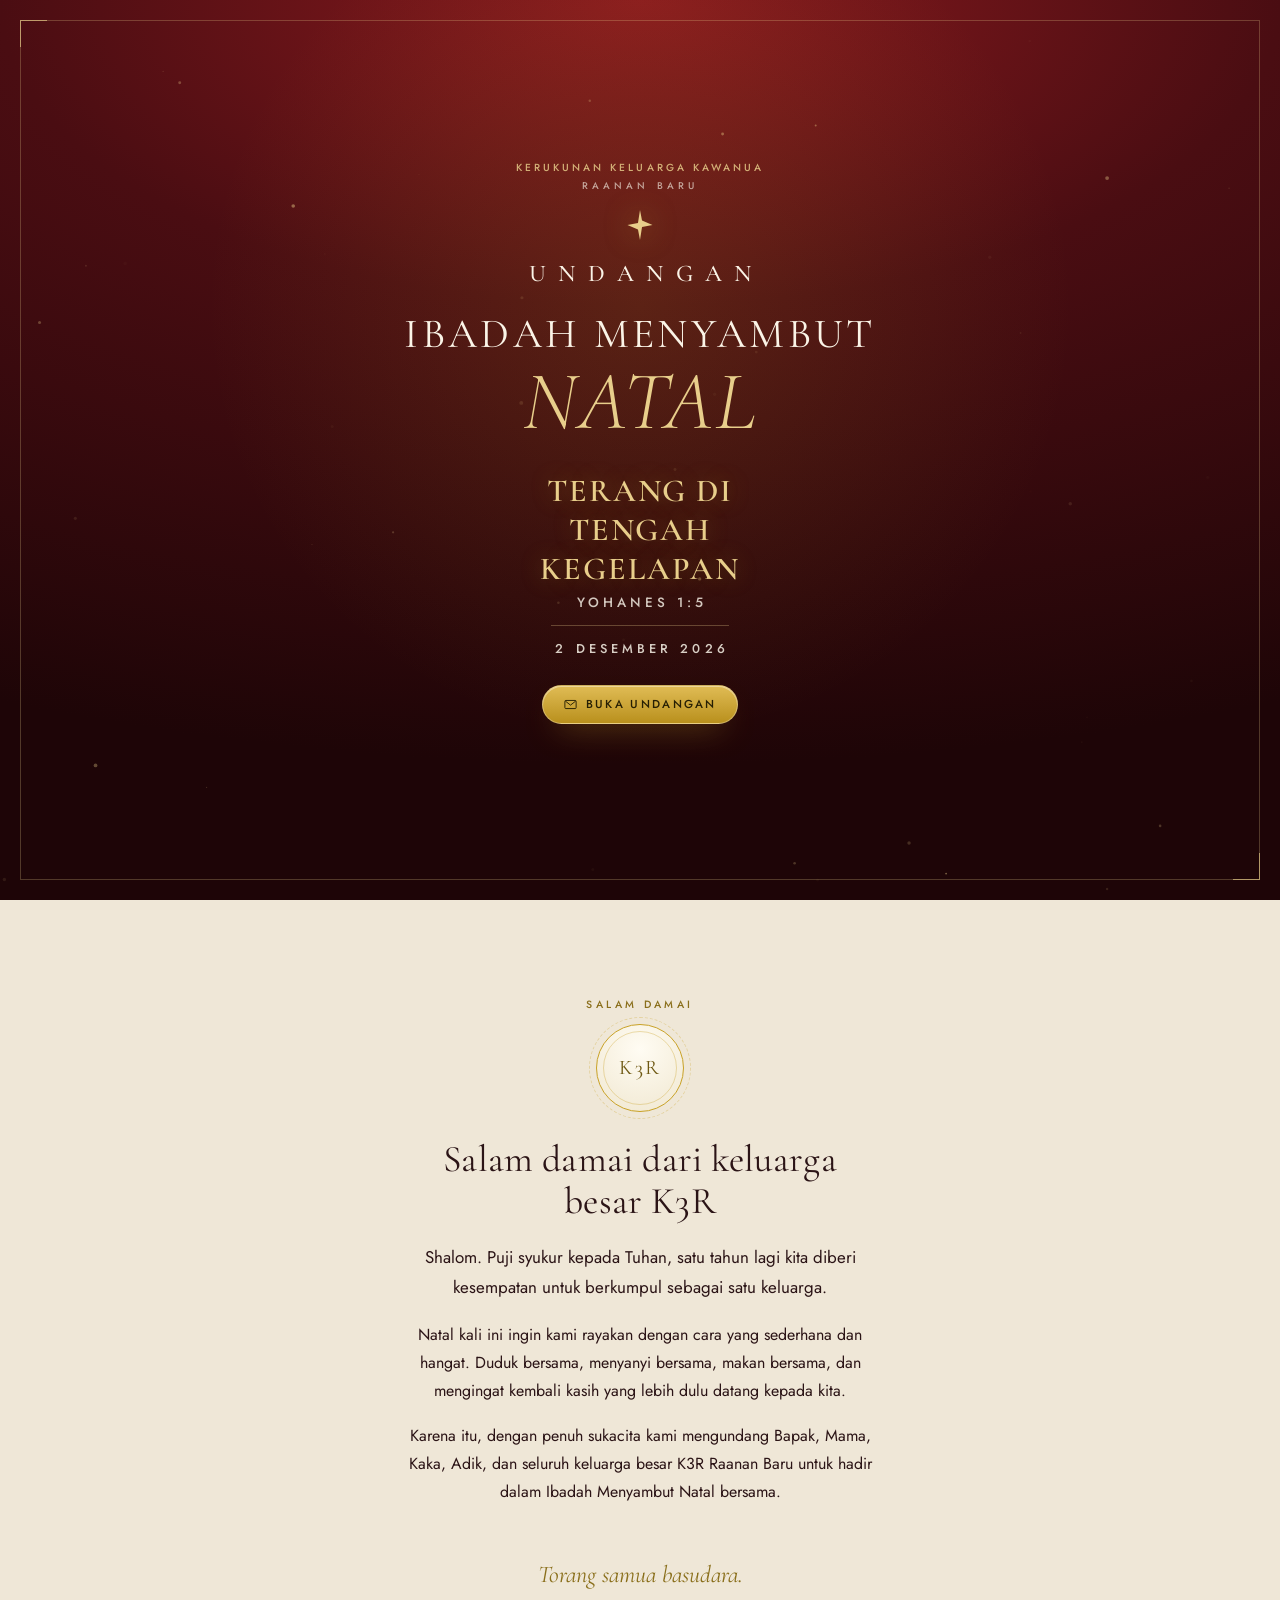
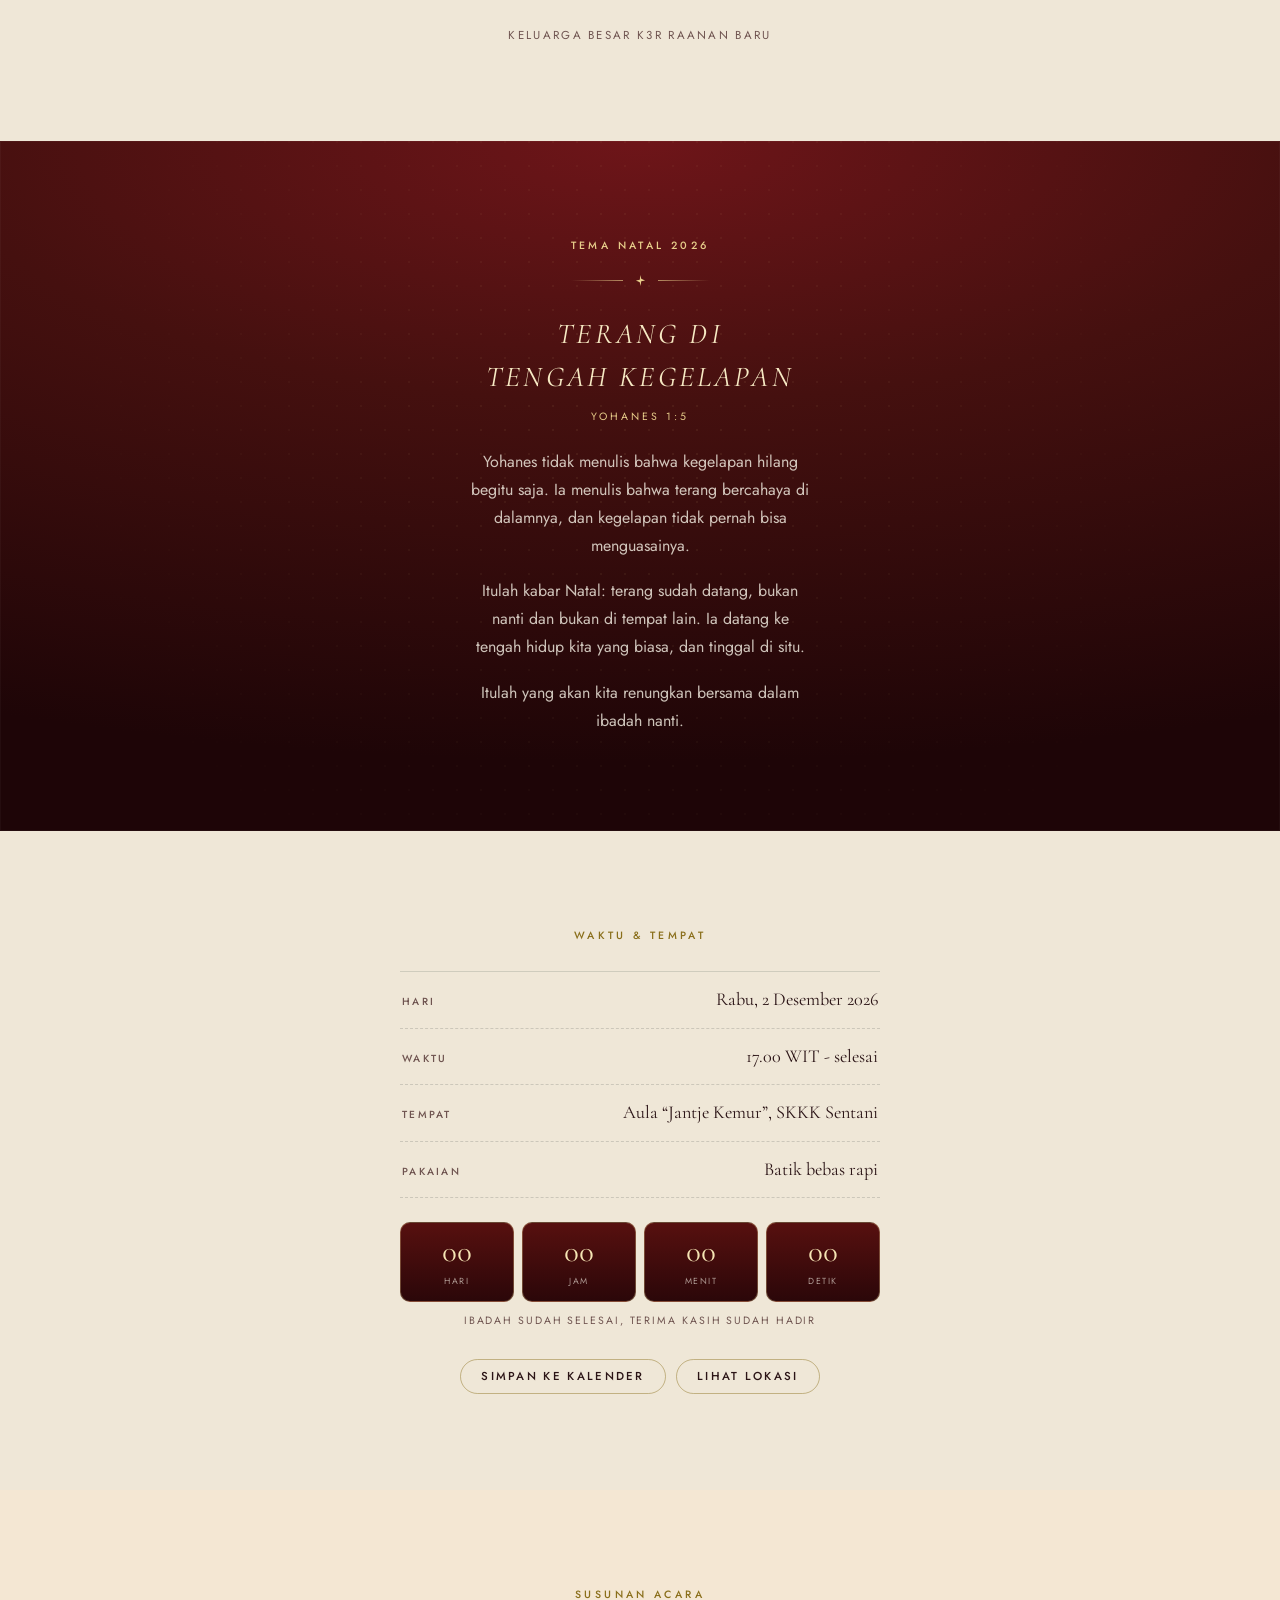
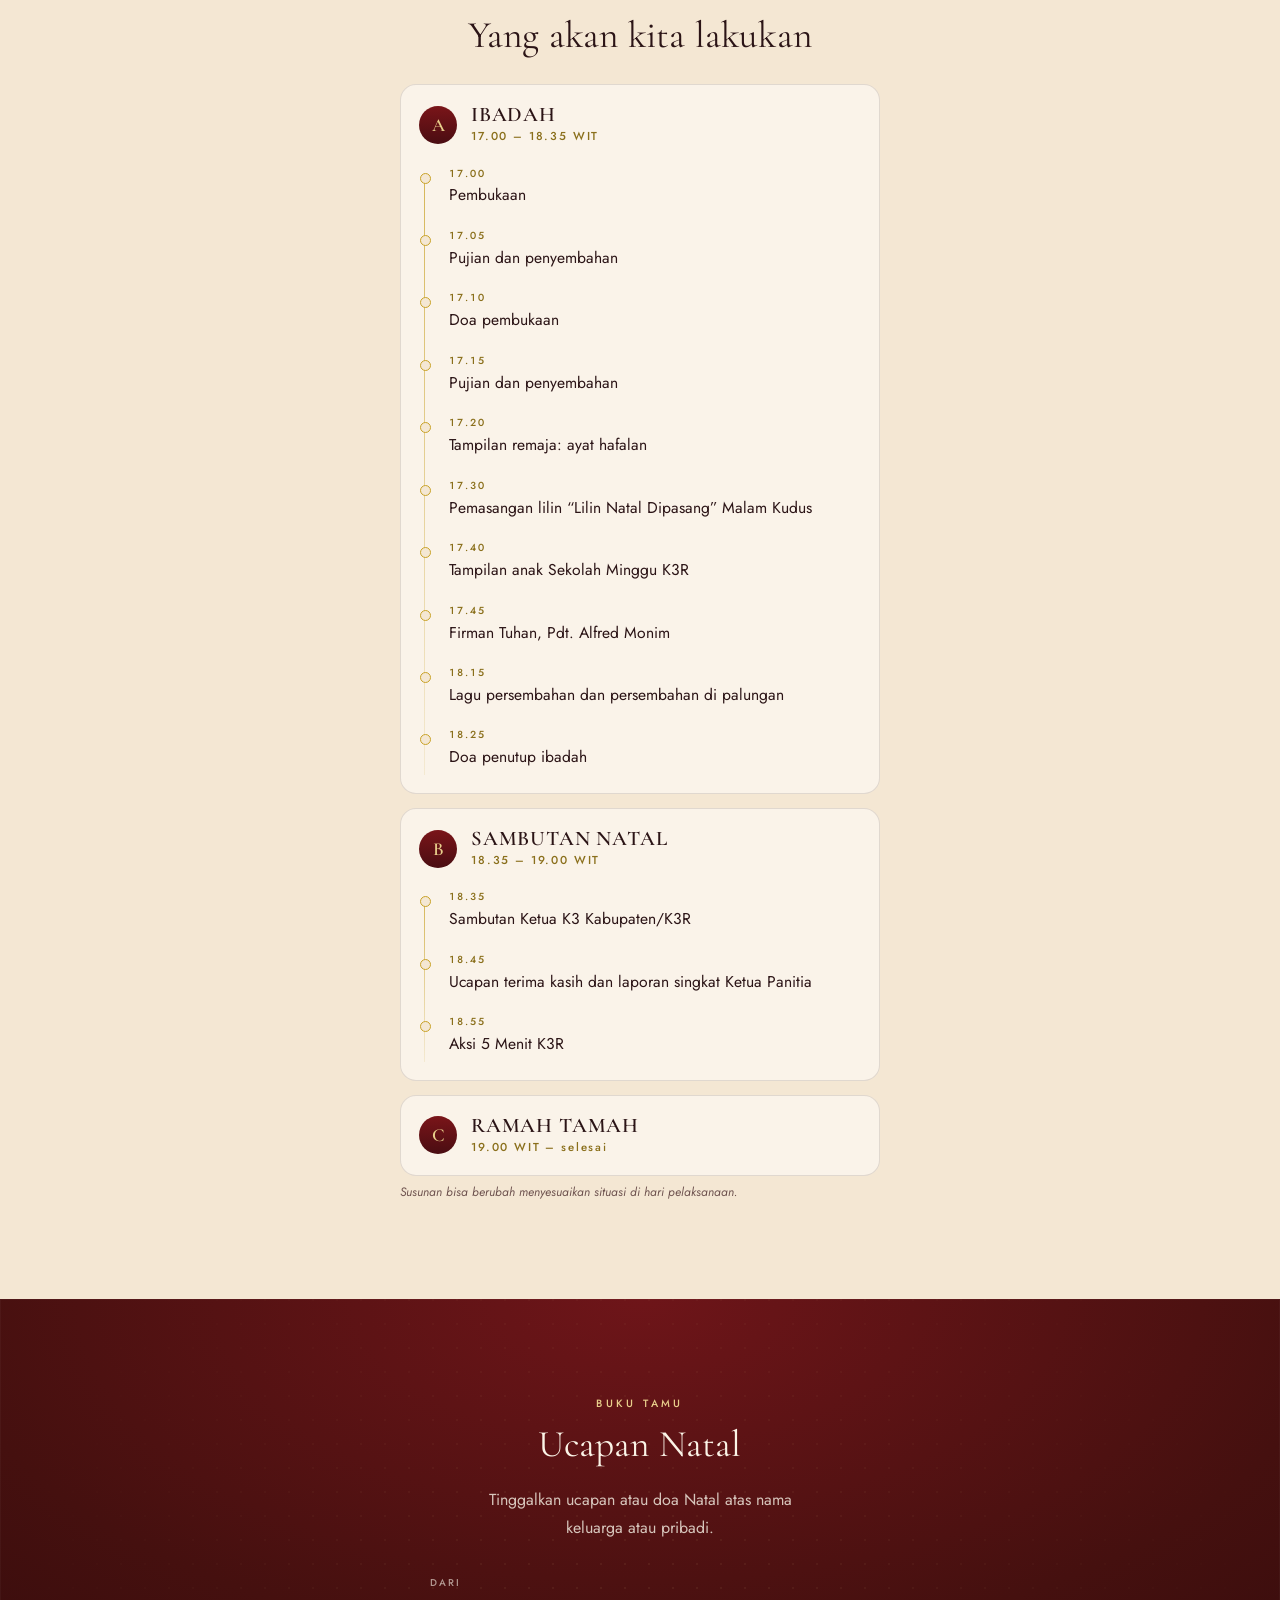
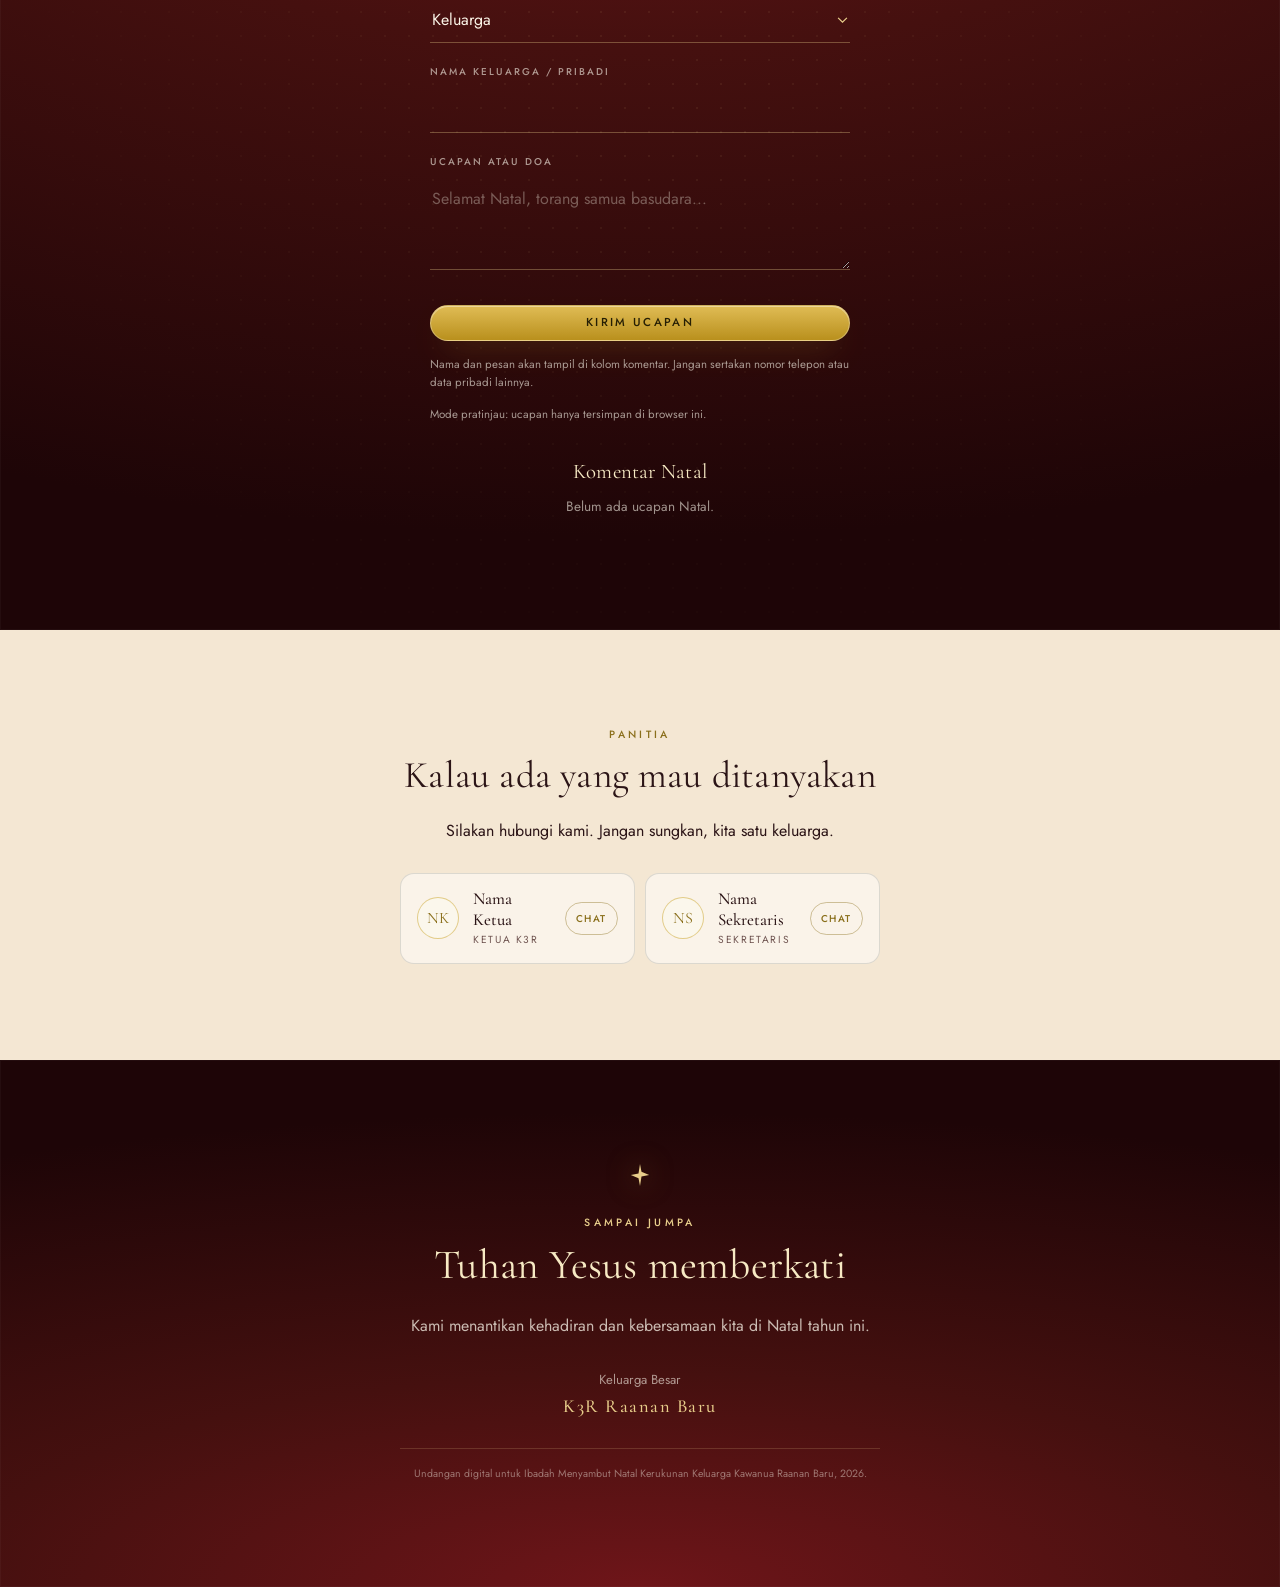
==== index.html @ b35a3235 "Undangan Natal K3R Raanan Baru 2026" ====
<!DOCTYPE html>
<html lang="id">
<head>
<meta charset="utf-8">
<meta name="viewport" content="width=device-width, initial-scale=1, viewport-fit=cover">
<meta name="theme-color" content="#25060A">
<title>Undangan Ibadah Menyambut Natal K3R Raanan Baru 2026</title>
<meta name="description" content="Undangan Ibadah Menyambut Natal Kerukunan Keluarga Kawanua (K3R) Raanan Baru. Rabu, 2 Desember 2026, pukul 17.00 WIT, di Aula “Jantje Kemur”, SKKK Sentani.">
<meta property="og:type" content="website">
<meta property="og:title" content="Ibadah Menyambut Natal K3R Raanan Baru 2026">
<meta property="og:description" content="Terang di tengah kegelapan. 2 Desember 2026, pukul 17.00 WIT, di Aula “Jantje Kemur”, SKKK Sentani.">
<meta property="og:locale" content="id_ID">
<link rel="preconnect" href="https://fonts.googleapis.com">
<link rel="preconnect" href="https://fonts.gstatic.com" crossorigin>
<link href="https://fonts.googleapis.com/css2?family=Cormorant+Garamond:ital,wght@0,300;0,400;0,500;0,600;1,300;1,400&family=Jost:wght@300;400;500;600&display=swap" rel="stylesheet">
<link rel="stylesheet" href="css/style.css">
<noscript><style>
  body.locked { overflow: auto !important; height: auto !important; }
  [data-reveal] { opacity: 1 !important; transform: none !important; }
  #openBtn, .scroll-cue { display: none; }
</style></noscript>
</head>
<body class="locked">

<!-- ==========================================================
     SAMPUL / PINTU MASUK
     ========================================================== -->
<header class="cover" id="cover">
  <canvas id="dust" aria-hidden="true"></canvas>
  <span class="frame" aria-hidden="true"></span>

  <div class="cover-inner wrap">
    <p class="eyebrow">Kerukunan Keluarga Kawanua<span>Raanan Baru</span></p>

    <svg class="star" viewBox="0 0 24 24" aria-hidden="true">
      <path d="M12 0l1.62 8.38L22 12l-8.38 1.62L12 24l-1.62-8.38L2 12l8.38-1.62z"/>
    </svg>

    <p class="cover-label">Undangan</p>

    <h1 class="cover-title"><span>Ibadah Menyambut</span> <em>Natal</em></h1>

    <p class="cover-theme">Terang di Tengah Kegelapan<span>Yohanes 1:5</span></p>

    <div class="guest" id="guestCard" hidden>
      <small>Undangan untuk</small>
      <strong id="guestName"></strong>
      <span id="guestMeta"></span>
    </div>

    <p class="cover-date" id="coverDate">2 Desember 2026</p>

    <button class="btn btn--gold" id="openBtn" type="button">
      <svg class="ico" viewBox="0 0 24 24" fill="none" stroke="currentColor" stroke-width="1.5" aria-hidden="true">
        <rect x="3" y="5.5" width="18" height="13" rx="1.5"/>
        <path d="M3.6 6.4 12 13l8.4-6.6"/>
      </svg>
      Buka Undangan
    </button>
  </div>

  <a class="scroll-cue" href="#salam" aria-label="Gulir ke isi undangan"><span></span></a>
</header>

<main id="main">

  <!-- ============================ SALAM ============================ -->
  <section class="sect" id="salam">
    <div class="wrap center">
      <p class="kicker">Salam Damai</p>
      <div class="seal" aria-hidden="true">K3R</div>

      <h2 data-reveal>Salam damai dari keluarga besar K3R</h2>

      <p class="lead" data-reveal>Shalom. Puji syukur kepada Tuhan, satu tahun lagi kita diberi kesempatan untuk berkumpul sebagai satu keluarga.</p>

      <p data-reveal>Natal kali ini ingin kami rayakan dengan cara yang sederhana dan hangat. Duduk bersama, menyanyi bersama, makan bersama, dan mengingat kembali kasih yang lebih dulu datang kepada kita.</p>

      <p data-reveal>Karena itu, dengan penuh sukacita kami mengundang Bapak, Mama, Kaka, Adik, dan seluruh keluarga besar K3R Raanan Baru untuk hadir dalam Ibadah Menyambut Natal bersama.</p>

      <p class="pull" data-reveal>Torang samua basudara.</p>
      <p class="sign" data-reveal>Keluarga Besar K3R Raanan Baru</p>
    </div>
  </section>

  <!-- ============================ TEMA ============================ -->
  <section class="sect sect--dark" id="tema">
    <div class="wrap center">
      <p class="kicker" data-reveal>Tema Natal 2026</p>

      <div class="orn" aria-hidden="true">
        <i></i>
        <svg viewBox="0 0 24 24"><path d="M12 0l1.62 8.38L22 12l-8.38 1.62L12 24l-1.62-8.38L2 12l8.38-1.62z"/></svg>
        <i></i>
      </div>

      <blockquote class="quote" data-reveal>Terang di Tengah Kegelapan</blockquote>
      <p class="quote-ref" data-reveal>Yohanes 1:5</p>

      <p class="wide" data-reveal>Yohanes tidak menulis bahwa kegelapan hilang begitu saja. Ia menulis bahwa terang bercahaya di dalamnya, dan kegelapan tidak pernah bisa menguasainya.</p>
      <p class="wide" data-reveal>Itulah kabar Natal: terang sudah datang, bukan nanti dan bukan di tempat lain. Ia datang ke tengah hidup kita yang biasa, dan tinggal di situ.</p>
      <p class="wide" data-reveal>Itulah yang akan kita renungkan bersama dalam ibadah nanti.</p>
    </div>
  </section>

  <!-- ============================ ACARA ============================ -->
  <section class="sect" id="acara">
    <div class="wrap">
      <div class="center">
        <p class="kicker" data-reveal>Waktu &amp; Tempat</p>
      </div>

      <div class="rows" data-reveal>
        <div class="row">
          <span class="row-k">Hari</span>
          <span class="row-v" id="tglPanjang">Rabu, 2 Desember 2026</span>
        </div>
        <div class="row">
          <span class="row-k">Waktu</span>
          <span class="row-v" id="jamAcara">17.00 WIT - selesai</span>
        </div>
        <div class="row">
          <span class="row-k">Tempat</span>
          <span class="row-v" id="tempatAcara">Aula “Jantje Kemur”, SKKK Sentani</span>
        </div>
        <div class="row">
          <span class="row-k">Pakaian</span>
          <span class="row-v">Batik bebas rapi</span>
        </div>
      </div>

      <div class="cd" id="cd" aria-label="Hitung mundur menuju ibadah" data-reveal>
        <div><b id="cdD">--</b><span>Hari</span></div>
        <div><b id="cdH">--</b><span>Jam</span></div>
        <div><b id="cdM">--</b><span>Menit</span></div>
        <div><b id="cdS">--</b><span>Detik</span></div>
      </div>
      <p class="cd-note" id="cdNote">Menuju hari Natal</p>

      <div class="actions" data-reveal>
        <button class="btn btn--line" id="btnIcs" type="button">Simpan ke Kalender</button>
        <a class="btn btn--line" id="btnMaps" href="#" target="_blank" rel="noopener">Lihat Lokasi</a>
      </div>
    </div>
  </section>

  <!-- ============================ RUNDOWN ============================ -->
  <section class="sect sect--tint" id="rundown">
    <div class="wrap">
      <div class="center">
        <p class="kicker" data-reveal>Susunan Acara</p>
        <h2 data-reveal>Yang akan kita lakukan</h2>
      </div>

      <div class="agenda" data-reveal>
        <section class="agenda-part" aria-labelledby="agendaIbadah">
          <header class="agenda-head">
            <span class="agenda-mark" aria-hidden="true">A</span>
            <div>
              <h3 id="agendaIbadah">Ibadah</h3>
              <p>17.00 &ndash; 18.35 WIT</p>
            </div>
          </header>
          <ol class="tl">
            <li><time>17.00</time><span>Pembukaan</span></li>
            <li><time>17.05</time><span>Pujian dan penyembahan</span></li>
            <li><time>17.10</time><span>Doa pembukaan</span></li>
            <li><time>17.15</time><span>Pujian dan penyembahan</span></li>
            <li><time>17.20</time><span>Tampilan remaja: ayat hafalan</span></li>
            <li><time>17.30</time><span>Pemasangan lilin &ldquo;Lilin Natal Dipasang&rdquo; Malam Kudus</span></li>
            <li><time>17.40</time><span>Tampilan anak Sekolah Minggu K3R</span></li>
            <li><time>17.45</time><span>Firman Tuhan, Pdt. Alfred Monim</span></li>
            <li><time>18.15</time><span>Lagu persembahan dan persembahan di palungan</span></li>
            <li><time>18.25</time><span>Doa penutup ibadah</span></li>
          </ol>
        </section>

        <section class="agenda-part" aria-labelledby="agendaSambutan">
          <header class="agenda-head">
            <span class="agenda-mark" aria-hidden="true">B</span>
            <div>
              <h3 id="agendaSambutan">Sambutan Natal</h3>
              <p>18.35 &ndash; 19.00 WIT</p>
            </div>
          </header>
          <ol class="tl">
            <li><time>18.35</time><span>Sambutan Ketua K3 Kabupaten/K3R</span></li>
            <li><time>18.45</time><span>Ucapan terima kasih dan laporan singkat Ketua Panitia</span></li>
            <li><time>18.55</time><span>Aksi 5 Menit K3R</span></li>
          </ol>
        </section>

        <section class="agenda-part" aria-labelledby="agendaRamah">
          <header class="agenda-head">
            <span class="agenda-mark" aria-hidden="true">C</span>
            <div>
              <h3 id="agendaRamah">Ramah Tamah</h3>
              <p>19.00 WIT &ndash; selesai</p>
            </div>
          </header>
        </section>
      </div>

      <p class="tl-note" data-reveal>Susunan bisa berubah menyesuaikan situasi di hari pelaksanaan.</p>
    </div>
  </section>

  <section class="sect sect--dark" id="ucapan" aria-labelledby="wishTitle">
    <div class="wrap">
      <div class="center">
        <p class="kicker" data-reveal>Buku Tamu</p>
        <h2 id="wishTitle" data-reveal>Ucapan Natal</h2>
        <p class="wide" data-reveal>Tinggalkan ucapan atau doa Natal atas nama keluarga atau pribadi.</p>
      </div>
      <form class="form" id="wishForm" data-reveal>
        <div class="field">
          <label for="wishJenis">Dari</label>
          <select id="wishJenis"><option>Keluarga</option><option>Pribadi</option></select>
        </div>
        <div class="field">
          <label for="wishNama">Nama keluarga / pribadi</label>
          <input id="wishNama" type="text" autocomplete="name" maxlength="70" required>
        </div>
        <div class="field">
          <label for="wishPesan">Ucapan atau doa</label>
          <textarea id="wishPesan" rows="3" minlength="3" maxlength="500" required placeholder="Selamat Natal, torang samua basudara..."></textarea>
        </div>
        <button class="btn btn--gold btn--full" type="submit" disabled>Kirim Ucapan</button>
        <p class="note">Nama dan pesan akan tampil di kolom komentar. Jangan sertakan nomor telepon atau data pribadi lainnya.</p>
        <p class="note" id="wishNote" role="status"></p>
      </form>
      <div class="wish-comments" data-reveal>
        <h3>Komentar Natal</h3>
        <p id="wishEmpty" role="status">Memuat ucapan?</p>
        <ul id="wishList"></ul>
      </div>
    </div>
  </section>

  <!-- ============================ KONTAK ============================ -->
  <section class="sect sect--tint" id="kontak">
    <div class="wrap">
      <div class="center">
        <p class="kicker" data-reveal>Panitia</p>
        <h2 data-reveal>Kalau ada yang mau ditanyakan</h2>
        <p data-reveal>Silakan hubungi kami. Jangan sungkan, kita satu keluarga.</p>
      </div>
      <div class="contacts" id="contacts" data-reveal></div>
    </div>
  </section>

</main>

<!-- ==========================================================
     PENUTUP
     ========================================================== -->
<footer class="closing">
  <div class="wrap center">
    <svg class="star star--sm" viewBox="0 0 24 24" aria-hidden="true">
      <path d="M12 0l1.62 8.38L22 12l-8.38 1.62L12 24l-1.62-8.38L2 12l8.38-1.62z"/>
    </svg>
    <p class="kicker">Sampai jumpa</p>
    <h2>Tuhan Yesus memberkati</h2>
    <p>Kami menantikan kehadiran dan kebersamaan kita di Natal tahun ini.</p>
    <p class="closing-sign">Keluarga Besar<br><strong>K3R Raanan Baru</strong></p>
    <p class="fine">Undangan digital untuk Ibadah Menyambut Natal Kerukunan Keluarga Kawanua Raanan Baru, 2026.</p>
  </div>
</footer>

<audio id="bgm" src="audio/lagu-natal.mp3" preload="auto" loop playsinline></audio>
<button class="music-btn" id="musicBtn" type="button" aria-pressed="false" aria-label="Putar musik" hidden>
  <svg viewBox="0 0 24 24" aria-hidden="true"><path d="M9 18V5l12-2v13" fill="none" stroke="currentColor" stroke-width="1.6"/><circle cx="6" cy="18" r="3" fill="currentColor"/><circle cx="18" cy="16" r="3" fill="currentColor"/></svg>
</button>

<nav class="dock" id="dock" aria-label="Aksi cepat">
  <a href="#" id="dockMaps" target="_blank" rel="noopener">Lokasi</a>
  <a href="#ucapan">Ucapan Natal</a>
</nav>

<script src="js/config.js"></script>
<script src="js/app.js"></script>
<script src="js/wishes.js" defer></script>
</body>
</html>
---- css/style.css ----
/* =========================================================
   UNDANGAN IBADAH NATAL K3R RAANAN BARU 2026
   Palet: merah marun, krem, emas
   ========================================================= */

:root {
  --wine:      #25060A;
  --wine-2:    #4A0D12;
  --wine-3:    #7A1519;
  --red:       #A82328;
  --cream:     #FBF4E7;
  --cream-2:   #F4E7D3;
  --gold:      #C9A227;
  --gold-2:    #E8CE8B;
  --gold-ink:  #8A6F1B;
  --ink:       #2B1416;
  --muted:     #6F5450;

  --serif: "Cormorant Garamond", "Times New Roman", Georgia, serif;
  --sans: "Jost", "Segoe UI", system-ui, -apple-system, sans-serif;

  --pad: clamp(22px, 7vw, 40px);
  --maxw: 560px;
  --ease: cubic-bezier(.22, .61, .36, 1);
}

* { box-sizing: border-box; }

html {
  -webkit-text-size-adjust: 100%;
  scroll-behavior: smooth;
}

body {
  margin: 0;
  background: var(--cream);
  color: var(--ink);
  font-family: var(--sans);
  font-size: 16px;
  font-weight: 400;
  line-height: 1.75;
  overflow-x: hidden;
  -webkit-font-smoothing: antialiased;
}

body.locked {
  overflow: hidden;
  height: 100vh;
  height: 100dvh;
}

img, svg { max-width: 100%; }

p { margin: 0 0 1.1em; }
p:last-child { margin-bottom: 0; }

h1, h2, h3 {
  font-family: var(--serif);
  font-weight: 400;
  line-height: 1.12;
  margin: 0 0 .6em;
  letter-spacing: .005em;
}

h2 {
  font-size: clamp(1.7rem, 7.4vw, 2.35rem);
  margin-bottom: .55em;
}

::selection {
  background: var(--gold);
  color: #fff;
}

:focus-visible {
  outline: 2px solid var(--gold);
  outline-offset: 3px;
}

/* ---------------------------------------------------------
   Kerangka
   --------------------------------------------------------- */
.wrap {
  width: 100%;
  max-width: var(--maxw);
  margin-inline: auto;
  padding-inline: var(--pad);
}

.center { text-align: center; }

.music-btn {
  position: fixed;
  right: 14px;
  bottom: calc(76px + env(safe-area-inset-bottom));
  z-index: 45;
  display: grid;
  place-items: center;
  width: 46px;
  height: 46px;
  padding: 0;
  border: 1px solid rgba(232, 206, 139, .5);
  border-radius: 50%;
  color: var(--gold-2);
  background: rgba(30, 5, 7, .85);
  box-shadow: 0 10px 24px -10px rgba(0, 0, 0, .7);
  cursor: pointer;
  -webkit-tap-highlight-color: transparent;
}
.music-btn[hidden] { display: none; }
.music-btn svg { width: 20px; height: 20px; opacity: .55; }
.music-btn.is-on svg { opacity: 1; }
.music-btn.is-on { animation: spin 6s linear infinite; }
@keyframes spin { to { transform: rotate(360deg); } }
@media (prefers-reduced-motion: reduce) { .music-btn.is-on { animation: none; } }

.sect {
  position: relative;
  padding-block: clamp(58px, 13vw, 96px);
}

.sect--tint { background: var(--cream-2); }

.sect--dark {
  background:
    radial-gradient(130% 90% at 50% 0%, #6E1519 0%, #45100F 42%, #1E0507 100%);
  color: var(--cream);
}

.sect--dark::before {
  content: "";
  position: absolute;
  inset: 0;
  background-image: radial-gradient(circle at 1px 1px, rgba(232, 206, 139, .16) 1px, transparent 0);
  background-size: 24px 24px;
  opacity: .45;
  -webkit-mask-image: radial-gradient(circle at 50% 40%, #000 10%, transparent 78%);
  mask-image: radial-gradient(circle at 50% 40%, #000 10%, transparent 78%);
  pointer-events: none;
}

.sect--dark .wrap { position: relative; z-index: 1; }

/* ---------------------------------------------------------
   Teks kecil & ornamen
   --------------------------------------------------------- */
.kicker {
  font-family: var(--sans);
  font-size: .66rem;
  font-weight: 500;
  letter-spacing: .32em;
  text-transform: uppercase;
  color: var(--gold-ink);
  margin: 0 0 .9em;
}

.sect--dark .kicker,
.closing .kicker { color: var(--gold-2); }

.orn {
  display: flex;
  align-items: center;
  justify-content: center;
  gap: 12px;
  margin: 1.2em 0 1.6em;
}

.orn i {
  display: block;
  width: 52px;
  height: 1px;
  background: linear-gradient(90deg, transparent, rgba(232, 206, 139, .65));
}

.orn i:last-child {
  background: linear-gradient(270deg, transparent, rgba(232, 206, 139, .65));
}

.orn svg { width: 11px; height: 11px; fill: var(--gold-2); }

.lead {
  font-size: 1.06rem;
  color: var(--ink);
}

.sect--dark .lead { color: var(--cream); }

.wide {
  max-width: 34ch;
  margin-inline: auto;
}

.sect--dark .wide { color: rgba(247, 242, 230, .8); }

.pull {
  font-family: var(--serif);
  font-style: italic;
  font-size: 1.5rem;
  line-height: 1.35;
  color: var(--gold-ink);
  margin: 2.2em auto 1.4em;
  max-width: 20ch;
}

.sign {
  font-size: .72rem;
  letter-spacing: .2em;
  text-transform: uppercase;
  color: var(--muted);
}

/* ---------------------------------------------------------
   Sampul
   --------------------------------------------------------- */
.cover {
  position: relative;
  display: flex;
  flex-direction: column;
  align-items: center;
  justify-content: center;
  min-height: 100vh;
  min-height: 100svh;
  padding:
    calc(34px + env(safe-area-inset-top))
    var(--pad)
    calc(52px + env(safe-area-inset-bottom));
  overflow: hidden;
  text-align: center;
  color: var(--cream);
  background:
    radial-gradient(125% 85% at 50% 0%, #8A1A1E 0%, #4A0D12 40%, #1E0507 100%);
}

.cover::after {
  content: "";
  position: absolute;
  left: 50%;
  top: 34%;
  width: 80vmax;
  height: 80vmax;
  transform: translate(-50%, -50%);
  background: radial-gradient(circle, rgba(201, 162, 39, .14), transparent 60%);
  pointer-events: none;
}

#dust {
  position: absolute;
  inset: 0;
  width: 100%;
  height: 100%;
  pointer-events: none;
}

.frame {
  position: absolute;
  inset: clamp(12px, 3.5vw, 20px);
  border: 1px solid rgba(232, 206, 139, .26);
  pointer-events: none;
  z-index: 2;
}

.frame::before,
.frame::after {
  content: "";
  position: absolute;
  width: 26px;
  height: 26px;
  border: 1px solid rgba(232, 206, 139, .65);
}

.frame::before {
  top: -1px;
  left: -1px;
  border-right: 0;
  border-bottom: 0;
}

.frame::after {
  right: -1px;
  bottom: -1px;
  border-left: 0;
  border-top: 0;
}

.cover-inner {
  position: relative;
  z-index: 3;
  display: flex;
  flex-direction: column;
  align-items: center;
}

.eyebrow {
  font-family: var(--sans);
  font-size: .64rem;
  font-weight: 500;
  letter-spacing: .3em;
  line-height: 1.9;
  text-transform: uppercase;
  color: rgba(232, 206, 139, .82);
  margin: 0 0 1.4em;
}

.eyebrow span {
  display: block;
  font-size: .95em;
  letter-spacing: .42em;
  color: rgba(247, 242, 230, .62);
}

.star {
  width: 30px;
  height: 30px;
  fill: var(--gold-2);
  filter: drop-shadow(0 0 14px rgba(201, 162, 39, .55));
  animation: twinkle 4.5s var(--ease) infinite;
}

.star--sm { width: 22px; height: 22px; margin-bottom: 1.2em; }

@keyframes twinkle {
  0%, 100% { opacity: .85; transform: scale(1); }
  50%      { opacity: 1;   transform: scale(1.08); }
}

.cover-label {
  margin: .9em 0 0;
  font-family: var(--serif);
  font-size: clamp(1.15rem, 5vw, 1.5rem);
  font-weight: 500;
  letter-spacing: .5em;
  text-indent: .5em;
  line-height: 1;
  text-transform: uppercase;
  color: var(--cream);
}

.cover-title {
  margin: .3em 0 .1em;
  font-size: clamp(3rem, 15.5vw, 5.2rem);
  font-weight: 300;
  letter-spacing: .04em;
  line-height: .92;
  text-transform: uppercase;
}

.cover-title span {
  display: block;
  margin-bottom: .12em;
  font-size: .5em;
  font-weight: 400;
  letter-spacing: .08em;
  line-height: 1.15;
}

.cover-title em {
  display: block;
  font-style: italic;
  font-weight: 300;
  letter-spacing: .01em;
  color: var(--gold-2);
}

.cover-date {
  margin: 1em 0 1.9em;
  padding-top: 1em;
  border-top: 1px solid rgba(232, 206, 139, .3);
  font-size: .8rem;
  font-weight: 500;
  letter-spacing: .32em;
  text-indent: .32em;
  text-transform: uppercase;
  color: rgba(247, 242, 230, .85);
}

.cover-theme {
  max-width: 18ch;
  margin: .7em 0 0;
  font-family: var(--serif);
  font-size: clamp(1.45rem, 6.6vw, 2rem);
  font-weight: 600;
  letter-spacing: .06em;
  line-height: 1.22;
  text-transform: uppercase;
  text-wrap: balance;
  color: var(--gold-2);
  text-shadow: 0 0 22px rgba(201, 162, 39, .35);
}

.cover-theme span {
  display: block;
  margin-top: .55em;
  font-family: var(--sans);
  font-size: .42em;
  font-weight: 500;
  letter-spacing: .3em;
  text-indent: .3em;
  text-shadow: none;
  color: rgba(247, 242, 230, .82);
}

.cover-verse {
  max-width: 30ch;
  margin: 1.9em auto 2.2em;
  font-family: var(--serif);
  font-style: italic;
  font-size: 1.02rem;
  line-height: 1.65;
  color: rgba(247, 242, 230, .74);
}

.cover-verse span {
  display: block;
  margin-top: .55em;
  font-family: var(--sans);
  font-style: normal;
  font-size: .62rem;
  font-weight: 500;
  letter-spacing: .26em;
  text-transform: uppercase;
  color: var(--gold-2);
}

/* ---------------------------------------------------------
   Tombol
   --------------------------------------------------------- */
.btn {
  display: inline-flex;
  align-items: center;
  justify-content: center;
  gap: .65em;
  padding: .95em 1.75em;
  border: 1px solid transparent;
  border-radius: 999px;
  font-family: var(--sans);
  font-size: .72rem;
  font-weight: 500;
  letter-spacing: .2em;
  line-height: 1;
  text-transform: uppercase;
  text-decoration: none;
  cursor: pointer;
  transition: transform .3s var(--ease), box-shadow .3s var(--ease), background-color .3s;
  -webkit-tap-highlight-color: transparent;
}

.btn:active { transform: translateY(1px) scale(.99); }

.btn .ico {
  width: 15px;
  height: 15px;
  flex: none;
}

.btn--gold {
  color: #261F04;
  background: linear-gradient(180deg, #E0BC55, #B9901D);
  border-color: rgba(255, 255, 255, .28);
  box-shadow: 0 14px 32px -16px rgba(201, 162, 39, .9), inset 0 1px 0 rgba(255, 255, 255, .4);
}

.btn--gold:hover { box-shadow: 0 18px 36px -14px rgba(201, 162, 39, .95), inset 0 1px 0 rgba(255, 255, 255, .4); }

.btn--line {
  color: var(--ink);
  background: transparent;
  border-color: rgba(138, 111, 27, .45);
}

.btn--line:hover { background: rgba(201, 162, 39, .1); }

.sect--dark .btn--line {
  color: var(--cream);
  border-color: rgba(232, 206, 139, .45);
}

.btn--full { width: 100%; }

.actions {
  display: flex;
  flex-wrap: wrap;
  justify-content: center;
  gap: 10px;
  margin-top: 28px;
}

.scroll-cue {
  position: absolute;
  bottom: calc(16px + env(safe-area-inset-bottom));
  left: 50%;
  transform: translateX(-50%);
  width: 26px;
  height: 40px;
  border: 1px solid rgba(232, 206, 139, .4);
  border-radius: 999px;
  z-index: 3;
  opacity: 0;
  pointer-events: none;
  transition: opacity .6s var(--ease);
}

body.opened .scroll-cue { opacity: 1; pointer-events: auto; }

.scroll-cue span {
  position: absolute;
  top: 8px;
  left: 50%;
  width: 3px;
  height: 7px;
  margin-left: -1.5px;
  border-radius: 999px;
  background: var(--gold-2);
  animation: cue 2s var(--ease) infinite;
}

@keyframes cue {
  0%   { transform: translateY(0);   opacity: 0; }
  30%  { opacity: 1; }
  100% { transform: translateY(14px); opacity: 0; }
}

/* ---------------------------------------------------------
   Salam
   --------------------------------------------------------- */
.seal {
  position: relative;
  display: grid;
  place-items: center;
  width: 88px;
  height: 88px;
  margin: 0 auto 26px;
  border: 1px solid var(--gold);
  border-radius: 50%;
  background: radial-gradient(circle at 50% 28%, #FFFCF3, #F0E7D0);
  font-family: var(--serif);
  font-size: 1.3rem;
  letter-spacing: .1em;
  color: #6E5812;
}

.seal::after {
  content: "";
  position: absolute;
  inset: 6px;
  border: 1px solid rgba(201, 162, 39, .35);
  border-radius: 50%;
}

.seal::before {
  content: "";
  position: absolute;
  inset: -8px;
  border: 1px dashed rgba(201, 162, 39, .3);
  border-radius: 50%;
}

/* ---------------------------------------------------------
   Tema
   --------------------------------------------------------- */
.quote {
  max-width: 24ch;
  margin: 0 auto .35em;
  font-family: var(--serif);
  font-style: italic;
  font-size: clamp(1.3rem, 6.2vw, 1.8rem);
  font-weight: 400;
  letter-spacing: .11em;
  line-height: 1.5;
  text-transform: uppercase;
  color: #F7EAC4;
  text-wrap: balance;
  position: relative;
}

.quote::before {
  content: "";
}

.quote-ref {
  margin: 0 0 2em;
  font-size: .66rem;
  letter-spacing: .28em;
  text-transform: uppercase;
  color: var(--gold-2);
}

/* ---------------------------------------------------------
   Detail acara
   --------------------------------------------------------- */
.rows {
  margin-top: 26px;
  border-top: 1px solid rgba(19, 36, 32, .14);
}

.row {
  display: flex;
  flex-wrap: wrap;
  align-items: baseline;
  justify-content: space-between;
  gap: 4px 18px;
  padding: 15px 2px;
  border-bottom: 1px dashed rgba(19, 36, 32, .16);
}

.row-k {
  font-size: .64rem;
  font-weight: 500;
  letter-spacing: .22em;
  text-transform: uppercase;
  color: var(--muted);
}

.row-v {
  flex: 1 1 auto;
  min-width: 55%;
  text-align: right;
  font-family: var(--serif);
  font-size: 1.14rem;
  line-height: 1.4;
  color: var(--ink);
}

.cd {
  display: grid;
  grid-template-columns: repeat(4, 1fr);
  gap: 8px;
  margin: 24px 0 0;
}

.cd > div {
  padding: 14px 4px 12px;
  text-align: center;
  border: 1px solid rgba(232, 206, 139, .32);
  border-radius: 10px;
  color: var(--cream);
  background: linear-gradient(180deg, #57100F, #2B0709);
}

.cd b {
  display: block;
  font-family: var(--serif);
  font-size: clamp(1.4rem, 6.5vw, 1.9rem);
  font-weight: 400;
  line-height: 1;
  color: #F5E4B4;
  font-variant-numeric: tabular-nums;
}

.cd span {
  display: block;
  margin-top: 6px;
  font-size: .55rem;
  letter-spacing: .18em;
  text-transform: uppercase;
  color: rgba(247, 242, 230, .62);
}

.cd-note {
  margin: 10px 0 0;
  text-align: center;
  font-size: .66rem;
  letter-spacing: .18em;
  text-transform: uppercase;
  color: var(--muted);
}

/* ---------------------------------------------------------
   Rundown
   --------------------------------------------------------- */
.tl {
  list-style: none;
  margin: 30px 0 0;
  padding: 0;
  position: relative;
}

.tl::before {
  content: "";
  position: absolute;
  top: 10px;
  bottom: 14px;
  left: 5px;
  width: 1px;
  background: linear-gradient(180deg, rgba(201, 162, 39, .75), rgba(201, 162, 39, .12));
}

.tl li {
  position: relative;
  display: grid;
  gap: 1px;
  padding: 0 0 20px 30px;
}

.tl li::before {
  content: "";
  position: absolute;
  top: 8px;
  left: 1px;
  width: 9px;
  height: 9px;
  border: 1px solid var(--gold);
  border-radius: 50%;
  background: var(--cream-2);
}

.tl time {
  font-size: .64rem;
  font-weight: 500;
  letter-spacing: .2em;
  color: var(--gold-ink);
  font-variant-numeric: tabular-nums;
}

.tl span {
  font-size: .98rem;
  line-height: 1.5;
}

.tl-note {
  margin: 6px 0 0;
  font-size: .76rem;
  font-style: italic;
  color: var(--muted);
}

/* ---------------------------------------------------------
   Susunan acara per bagian
   --------------------------------------------------------- */
.agenda {
  display: grid;
  gap: 14px;
  margin-top: 28px;
}

.agenda-part {
  padding: 18px 18px 4px;
  border: 1px solid rgba(43, 20, 22, .12);
  border-radius: 16px;
  background: rgba(255, 255, 255, .5);
}

.agenda-part:last-child { padding-bottom: 18px; }

.agenda-head {
  display: flex;
  align-items: center;
  gap: 14px;
}

.agenda-mark {
  display: grid;
  place-items: center;
  flex: none;
  width: 38px;
  height: 38px;
  border-radius: 50%;
  background: linear-gradient(180deg, #7A1519, #4A0D12);
  color: var(--gold-2);
  font-family: var(--serif);
  font-size: 1.15rem;
  font-weight: 600;
}

.agenda-head h3 {
  margin: 0;
  font-size: 1.3rem;
  font-weight: 600;
  letter-spacing: .04em;
  text-transform: uppercase;
}

.agenda-head p {
  margin: 0;
  font-size: .72rem;
  font-weight: 500;
  letter-spacing: .16em;
  color: var(--gold-ink);
}

.agenda .tl { margin-top: 18px; }

/* ---------------------------------------------------------
   Nama tamu di sampul
   --------------------------------------------------------- */
.guest {
  margin: 0 0 1.6em;
  padding: 14px 22px;
  min-width: min(280px, 100%);
  max-width: 100%;
  border: 1px solid rgba(232, 206, 139, .35);
  border-radius: 14px;
  background: rgba(30, 5, 7, .35);
}

.guest[hidden] { display: none; }

body.locked .cover:has(.guest:not([hidden])) {
  height: 100svh;
  justify-content: safe center;
  overflow-y: auto;
}

body.locked .cover:has(.guest:not([hidden])) .cover-inner { flex-shrink: 0; }

.guest small {
  display: block;
  font-size: .62rem;
  font-weight: 500;
  letter-spacing: .24em;
  text-transform: uppercase;
  color: rgba(247, 242, 230, .7);
}

.guest strong {
  display: block;
  margin: .25em 0 .15em;
  font-family: var(--serif);
  font-size: clamp(1.35rem, 6.4vw, 1.75rem);
  font-weight: 600;
  line-height: 1.2;
  overflow-wrap: anywhere;
  color: #FFF4D6;
}

.guest span {
  display: block;
  font-size: .62rem;
  letter-spacing: .14em;
  color: rgba(247, 242, 230, .6);
}

/* ---------------------------------------------------------
   Ucapan Natal (komentar)
   --------------------------------------------------------- */
.wish-comments {
  max-width: 420px;
  margin: 36px auto 0;
}

.wish-comments h3 {
  margin: 0 0 12px;
  font-size: 1.3rem;
  color: #F7EAC4;
  text-align: center;
}

#wishEmpty {
  font-size: .85rem;
  text-align: center;
  color: rgba(247, 242, 230, .6);
}

#wishEmpty:empty { display: none; }

#wishList {
  list-style: none;
  margin: 0;
  padding: 0;
  display: grid;
  gap: 10px;
  max-height: 460px;
  overflow-y: auto;
  -webkit-overflow-scrolling: touch;
}

#wishList li {
  padding: 14px 16px;
  border: 1px solid rgba(232, 206, 139, .2);
  border-radius: 12px;
  background: rgba(255, 255, 255, .05);
}

#wishList strong {
  display: block;
  font-size: .9rem;
  font-weight: 500;
  color: var(--gold-2);
  overflow-wrap: anywhere;
}

#wishList p {
  margin: .3em 0 0;
  font-size: .92rem;
  line-height: 1.6;
  color: rgba(247, 242, 230, .86);
  white-space: pre-line;
  overflow-wrap: anywhere;
}

/* ---------------------------------------------------------
   Form
   --------------------------------------------------------- */
.form {
  max-width: 420px;
  margin: 32px auto 0;
  text-align: left;
}

.field { margin-bottom: 20px; }

.field label {
  display: block;
  margin-bottom: 7px;
  font-size: .62rem;
  font-weight: 500;
  letter-spacing: .2em;
  text-transform: uppercase;
  color: rgba(247, 242, 230, .6);
}

.field input,
.field select,
.field textarea {
  width: 100%;
  padding: 10px 2px;
  border: 0;
  border-bottom: 1px solid rgba(232, 206, 139, .34);
  border-radius: 0;
  background: transparent;
  color: var(--cream);
  font-family: var(--sans);
  font-size: 1rem;
  font-weight: 400;
  line-height: 1.5;
  transition: border-color .25s, box-shadow .25s;
  -webkit-appearance: none;
  appearance: none;
}

.field select {
  padding-right: 26px;
  background-image: url("data:image/svg+xml,%3Csvg xmlns='http://www.w3.org/2000/svg' viewBox='0 0 12 8'%3E%3Cpath d='M1 1l5 5 5-5' fill='none' stroke='%23E8CE8B' stroke-width='1.4'/%3E%3C/svg%3E");
  background-repeat: no-repeat;
  background-position: right 2px center;
  background-size: 11px 7px;
}

.field textarea { resize: vertical; min-height: 88px; }

.field input::placeholder,
.field textarea::placeholder { color: rgba(247, 242, 230, .34); }

.field input:focus,
.field select:focus,
.field textarea:focus {
  outline: none;
  border-color: var(--gold-2);
  box-shadow: 0 1px 0 0 var(--gold-2);
}

.field select option {
  color: var(--ink);
  background: #fff;
}

.field-row {
  display: grid;
  grid-template-columns: 1fr 1fr;
  gap: 18px;
}

.form .btn { margin-top: 6px; }

.note {
  margin: 14px 0 0;
  font-size: .72rem;
  line-height: 1.6;
  color: rgba(247, 242, 230, .62);
}

.note.is-error { color: #F3B9A6; }
.note.is-ok { color: var(--gold-2); }

/* form versi terang */
.form--light .field label { color: var(--muted); }

.form--light .field input,
.form--light .field select,
.form--light .field textarea {
  border-bottom-color: rgba(19, 36, 32, .22);
  color: var(--ink);
}

.form--light .field input::placeholder,
.form--light .field textarea::placeholder { color: rgba(19, 36, 32, .32); }

.form--light .field input:focus,
.form--light .field textarea:focus {
  border-color: var(--gold-ink);
  box-shadow: 0 1px 0 0 var(--gold-ink);
}

.form--light .note { color: var(--muted); }
.form--light .note.is-error { color: #A6402A; }
.form--light .note.is-ok { color: #2E6B4F; }

/* ---------------------------------------------------------
   Kontak
   --------------------------------------------------------- */
.contacts {
  display: grid;
  gap: 10px;
  margin-top: 28px;
}

@media (min-width: 520px) {
  .contacts { grid-template-columns: 1fr 1fr; }
}

.contact {
  display: flex;
  align-items: center;
  gap: 14px;
  padding: 14px 16px;
  border: 1px solid rgba(19, 36, 32, .13);
  border-radius: 14px;
  background: rgba(255, 255, 255, .5);
}

.contact .ava {
  display: grid;
  place-items: center;
  flex: none;
  width: 42px;
  height: 42px;
  border: 1px solid rgba(201, 162, 39, .5);
  border-radius: 50%;
  font-family: var(--serif);
  font-size: 1rem;
  color: var(--gold-ink);
  background: #FBF7EC;
}

.contact .who { flex: 1; min-width: 0; }

.contact strong {
  display: block;
  font-family: var(--serif);
  font-size: 1.05rem;
  font-weight: 500;
  line-height: 1.3;
}

.contact small {
  display: block;
  font-size: .64rem;
  letter-spacing: .16em;
  text-transform: uppercase;
  color: var(--muted);
}

.contact a {
  flex: none;
  padding: .7em 1.05em;
  border: 1px solid rgba(138, 111, 27, .4);
  border-radius: 999px;
  font-size: .62rem;
  font-weight: 500;
  letter-spacing: .14em;
  text-transform: uppercase;
  color: var(--gold-ink);
  text-decoration: none;
  transition: background-color .25s;
}

.contact a:hover { background: rgba(201, 162, 39, .12); }

/* ---------------------------------------------------------
   Penutup
   --------------------------------------------------------- */
.closing {
  position: relative;
  padding-block: clamp(64px, 14vw, 104px);
  text-align: center;
  color: var(--cream);
  background:
    radial-gradient(120% 90% at 50% 100%, #6E1519 0%, #45100F 45%, #1E0507 100%);
}

.closing h2 {
  font-size: clamp(1.8rem, 8.4vw, 2.6rem);
  color: #F7EAC4;
}

.closing p { color: rgba(247, 242, 230, .76); }

.closing-sign {
  margin-top: 2.2em;
  font-size: .82rem;
  line-height: 1.7;
  color: rgba(247, 242, 230, .6) !important;
}

.closing-sign strong {
  font-family: var(--serif);
  font-size: 1.15rem;
  font-weight: 500;
  letter-spacing: .08em;
  color: var(--gold-2);
}

.fine {
  margin-top: 2.4em;
  padding-top: 1.6em;
  border-top: 1px solid rgba(232, 206, 139, .18);
  font-size: .66rem;
  line-height: 1.7;
  color: rgba(247, 242, 230, .45) !important;
}

/* ---------------------------------------------------------
   Dock bawah
   --------------------------------------------------------- */
.dock {
  position: fixed;
  left: 50%;
  bottom: calc(12px + env(safe-area-inset-bottom));
  z-index: 40;
  display: flex;
  gap: 6px;
  width: min(92vw, 360px);
  padding: 6px;
  border: 1px solid rgba(232, 206, 139, .28);
  border-radius: 999px;
  background: rgba(30, 5, 7, .84);
  -webkit-backdrop-filter: blur(14px);
  backdrop-filter: blur(14px);
  box-shadow: 0 20px 40px -20px rgba(0, 0, 0, .7);
  transform: translate(-50%, 16px);
  opacity: 0;
  pointer-events: none;
  transition: opacity .45s var(--ease), transform .45s var(--ease);
}

body.scrolled .dock {
  opacity: 1;
  transform: translate(-50%, 0);
  pointer-events: auto;
}

.dock a {
  flex: 1;
  padding: .8em 0;
  border-radius: 999px;
  font-size: .62rem;
  font-weight: 500;
  letter-spacing: .18em;
  text-align: center;
  text-transform: uppercase;
  text-decoration: none;
  color: rgba(247, 242, 230, .78);
  transition: background-color .25s, color .25s;
}

.dock a:hover { color: var(--cream); background: rgba(232, 206, 139, .12); }

.dock a:last-child {
  color: #241D03;
  background: linear-gradient(180deg, #E0BC55, #B9901D);
}

.dock a:last-child:hover { background: linear-gradient(180deg, #E7C766, #C29A24); }

/* ---------------------------------------------------------
   Animasi masuk
   --------------------------------------------------------- */
.js [data-reveal] {
  opacity: 0;
  transform: translateY(22px);
  transition: opacity .9s var(--ease), transform .9s var(--ease);
}

.js [data-reveal].in {
  opacity: 1;
  transform: none;
}

@media (prefers-reduced-motion: reduce) {
  html { scroll-behavior: auto; }
  .js [data-reveal] { opacity: 1; transform: none; transition: none; }
  .star, .scroll-cue span { animation: none; }
  * { transition-duration: .01ms !important; }
}

/* ---------------------------------------------------------
   Layar pendek: rapatkan sampul supaya tombol tetap terlihat
   --------------------------------------------------------- */
@media (max-height: 700px) {
  .cover { padding-block: 24px; }
  .cover-title { font-size: clamp(2.6rem, 12vw, 4.4rem); }
  .cover-theme { margin-top: .5em; }
  .cover-date { margin: .7em 0 1.3em; padding-top: .8em; }
}

/* ---------------------------------------------------------
   Layar lebar
   --------------------------------------------------------- */
@media (min-width: 780px) {
  body { background: #EFE7D7; }

  main, .closing { position: relative; }

  .sect--dark, .closing {
    box-shadow: inset 0 0 0 1px rgba(255, 255, 255, .03);
  }

  .cover-title { letter-spacing: .06em; }
}
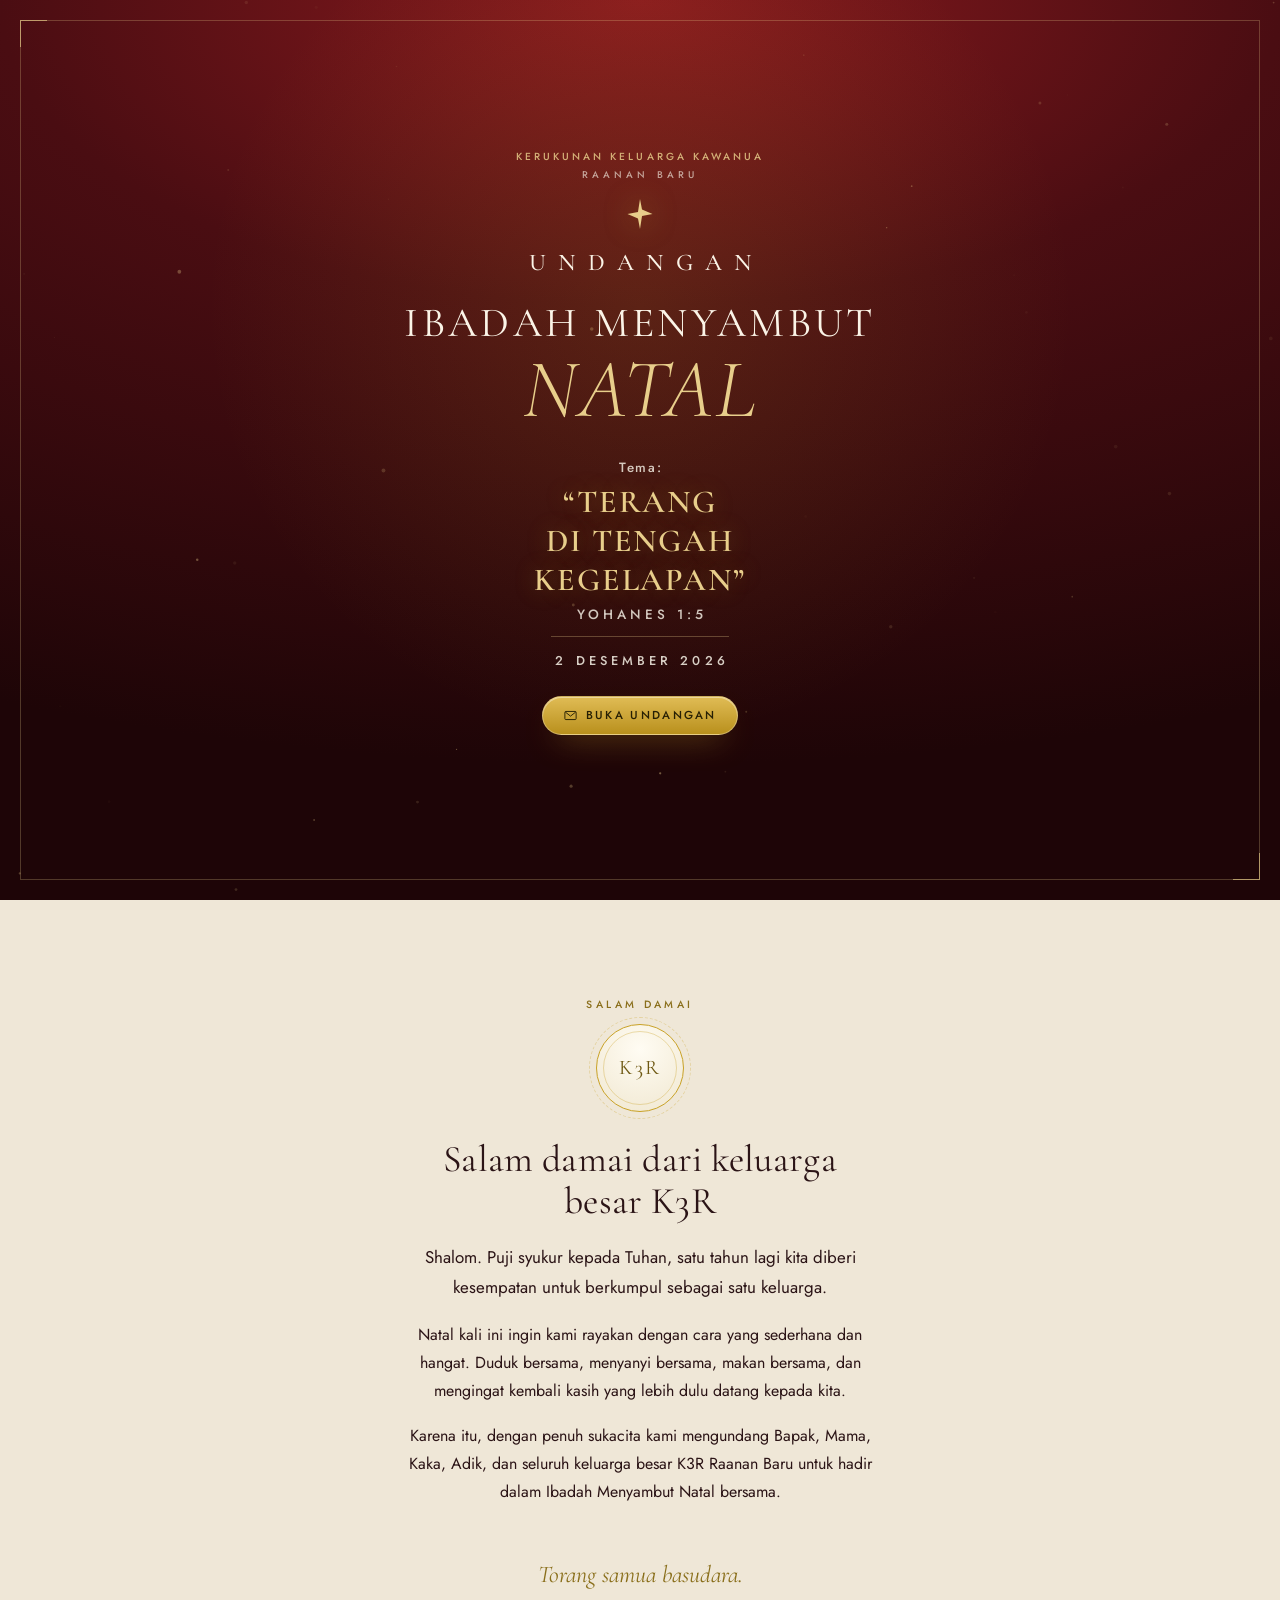
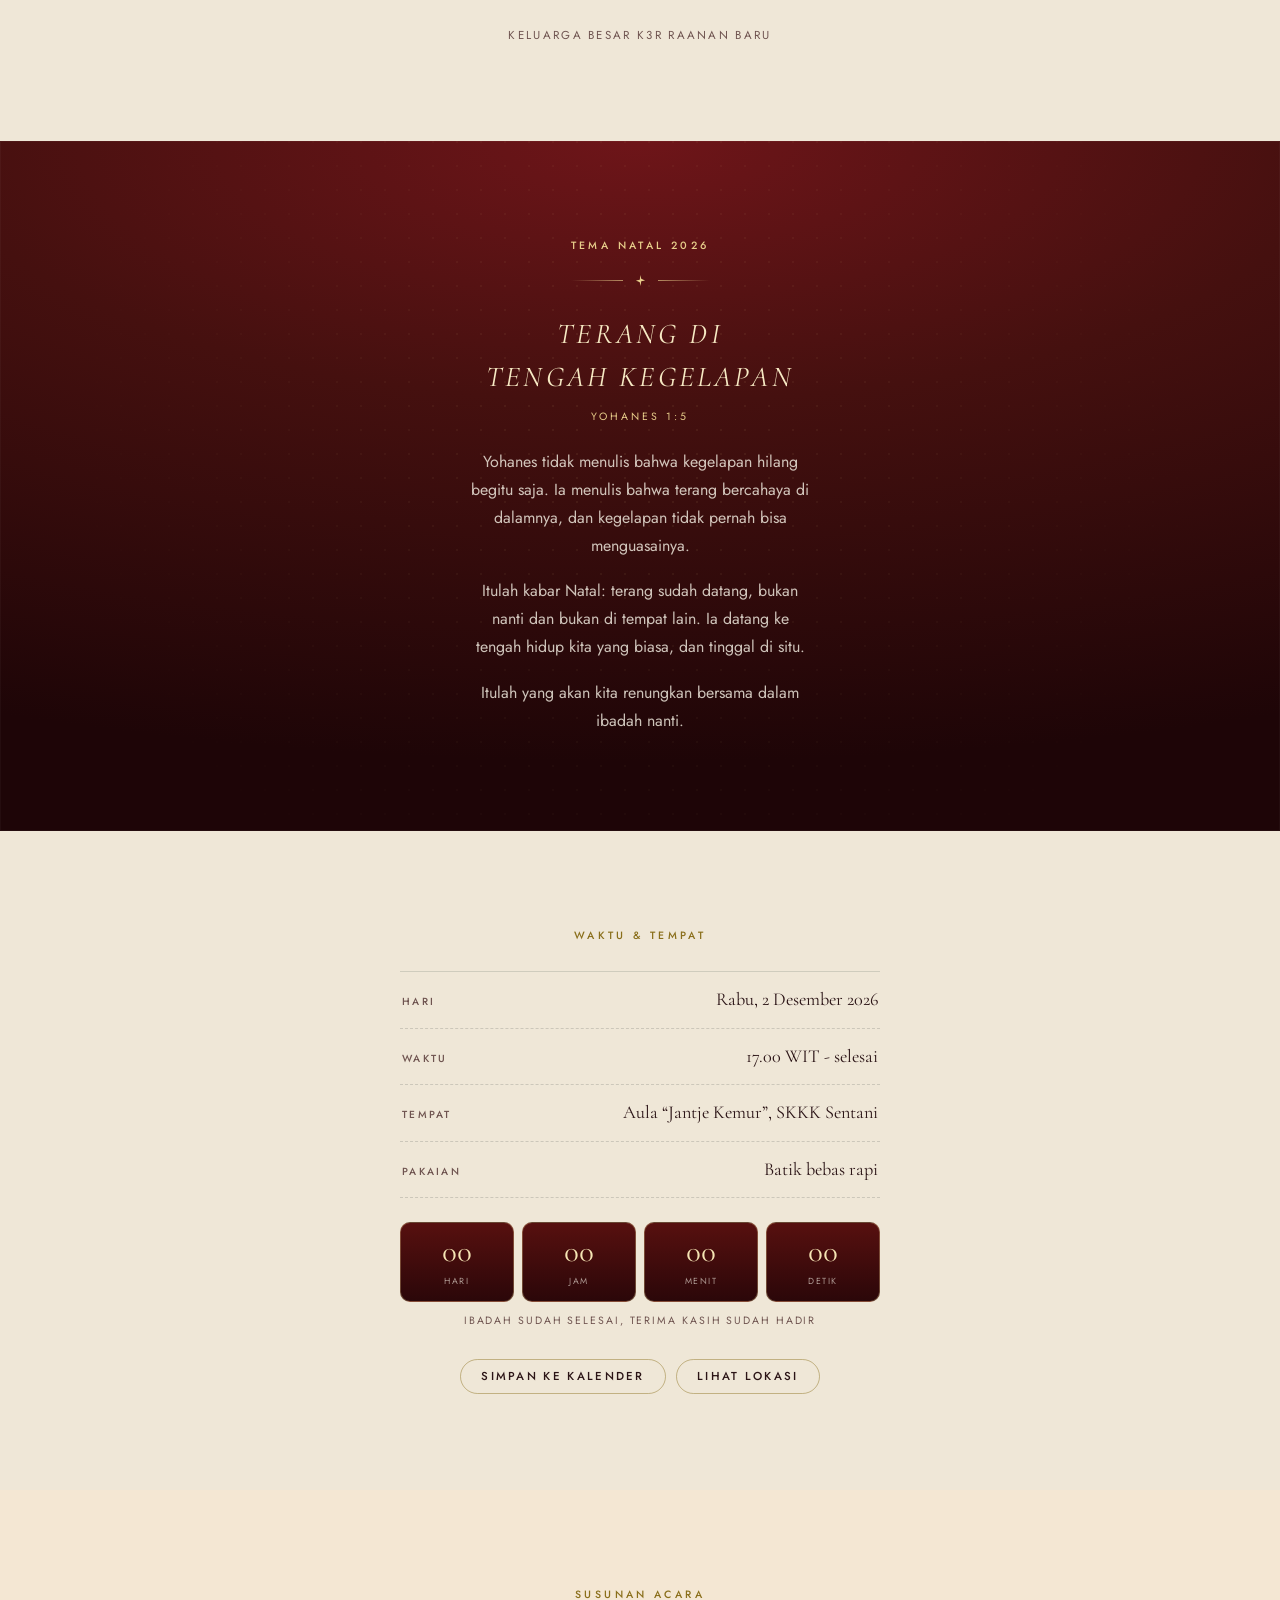
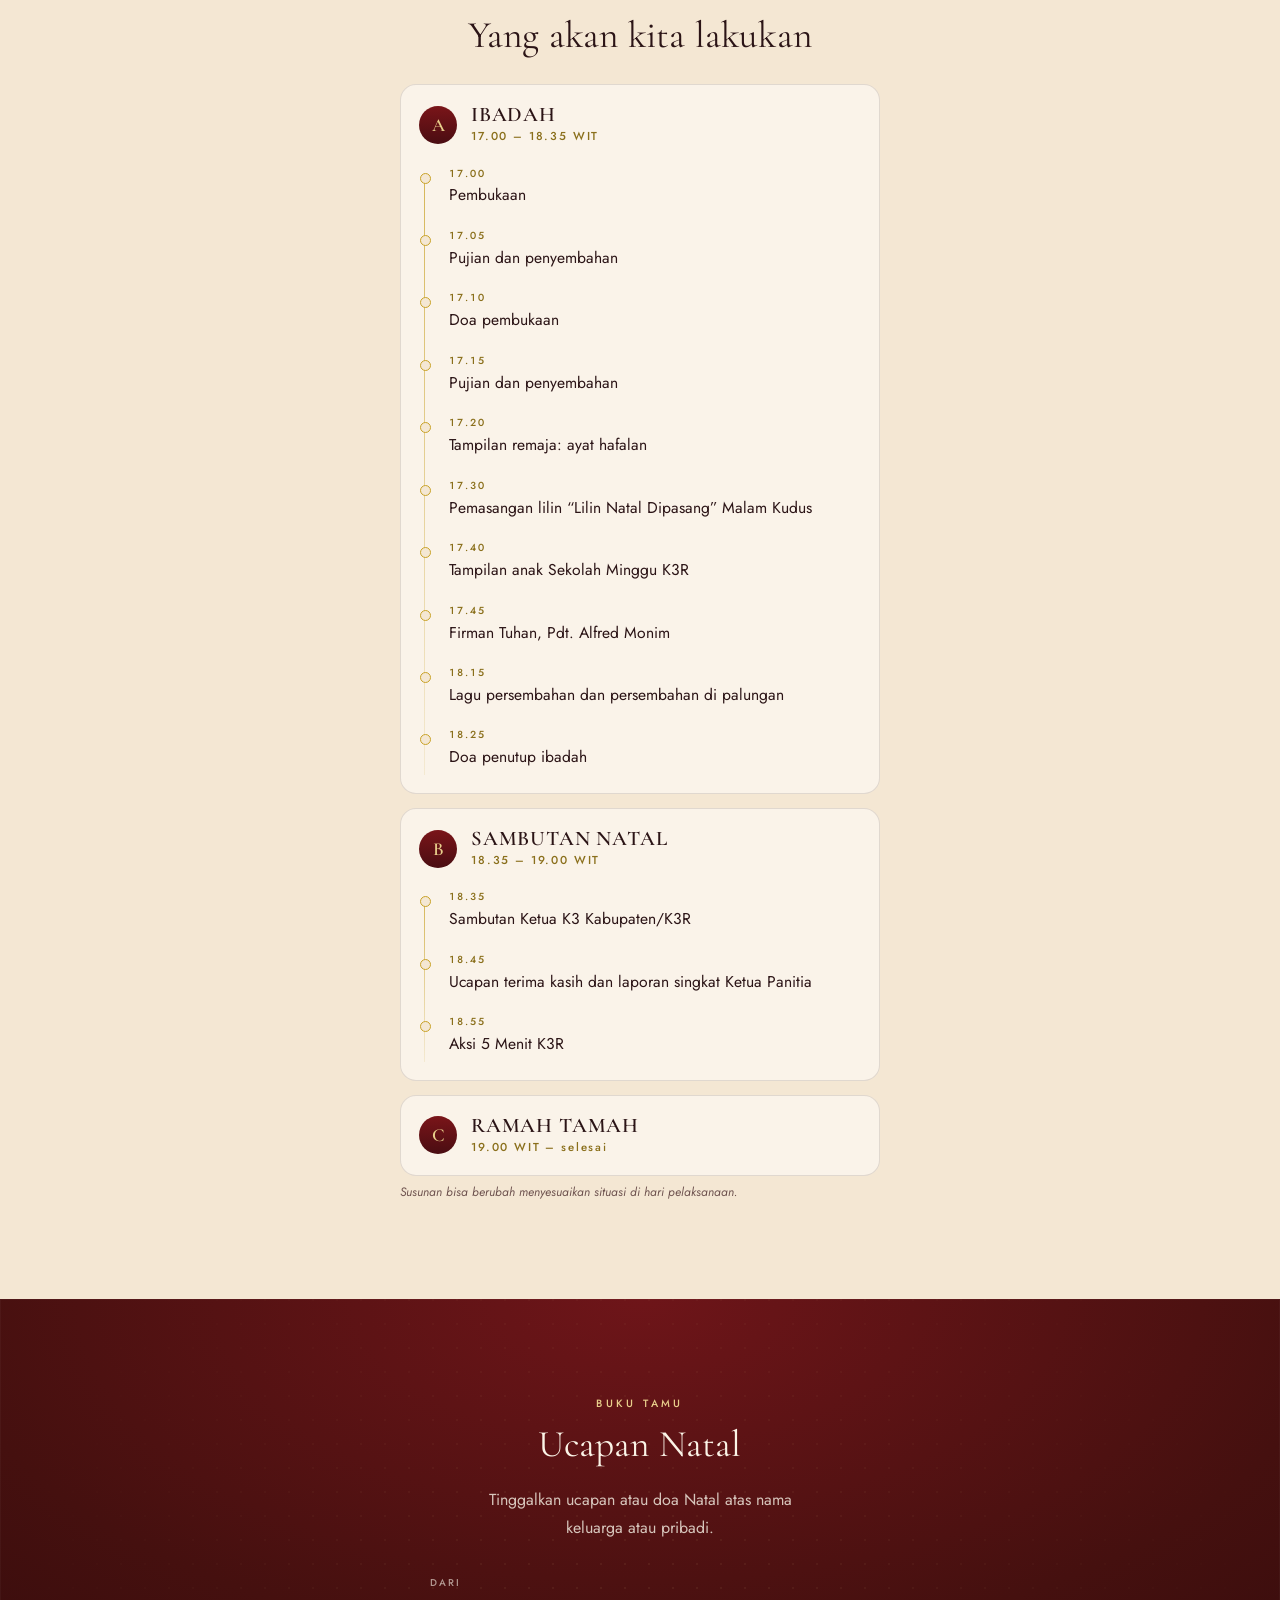
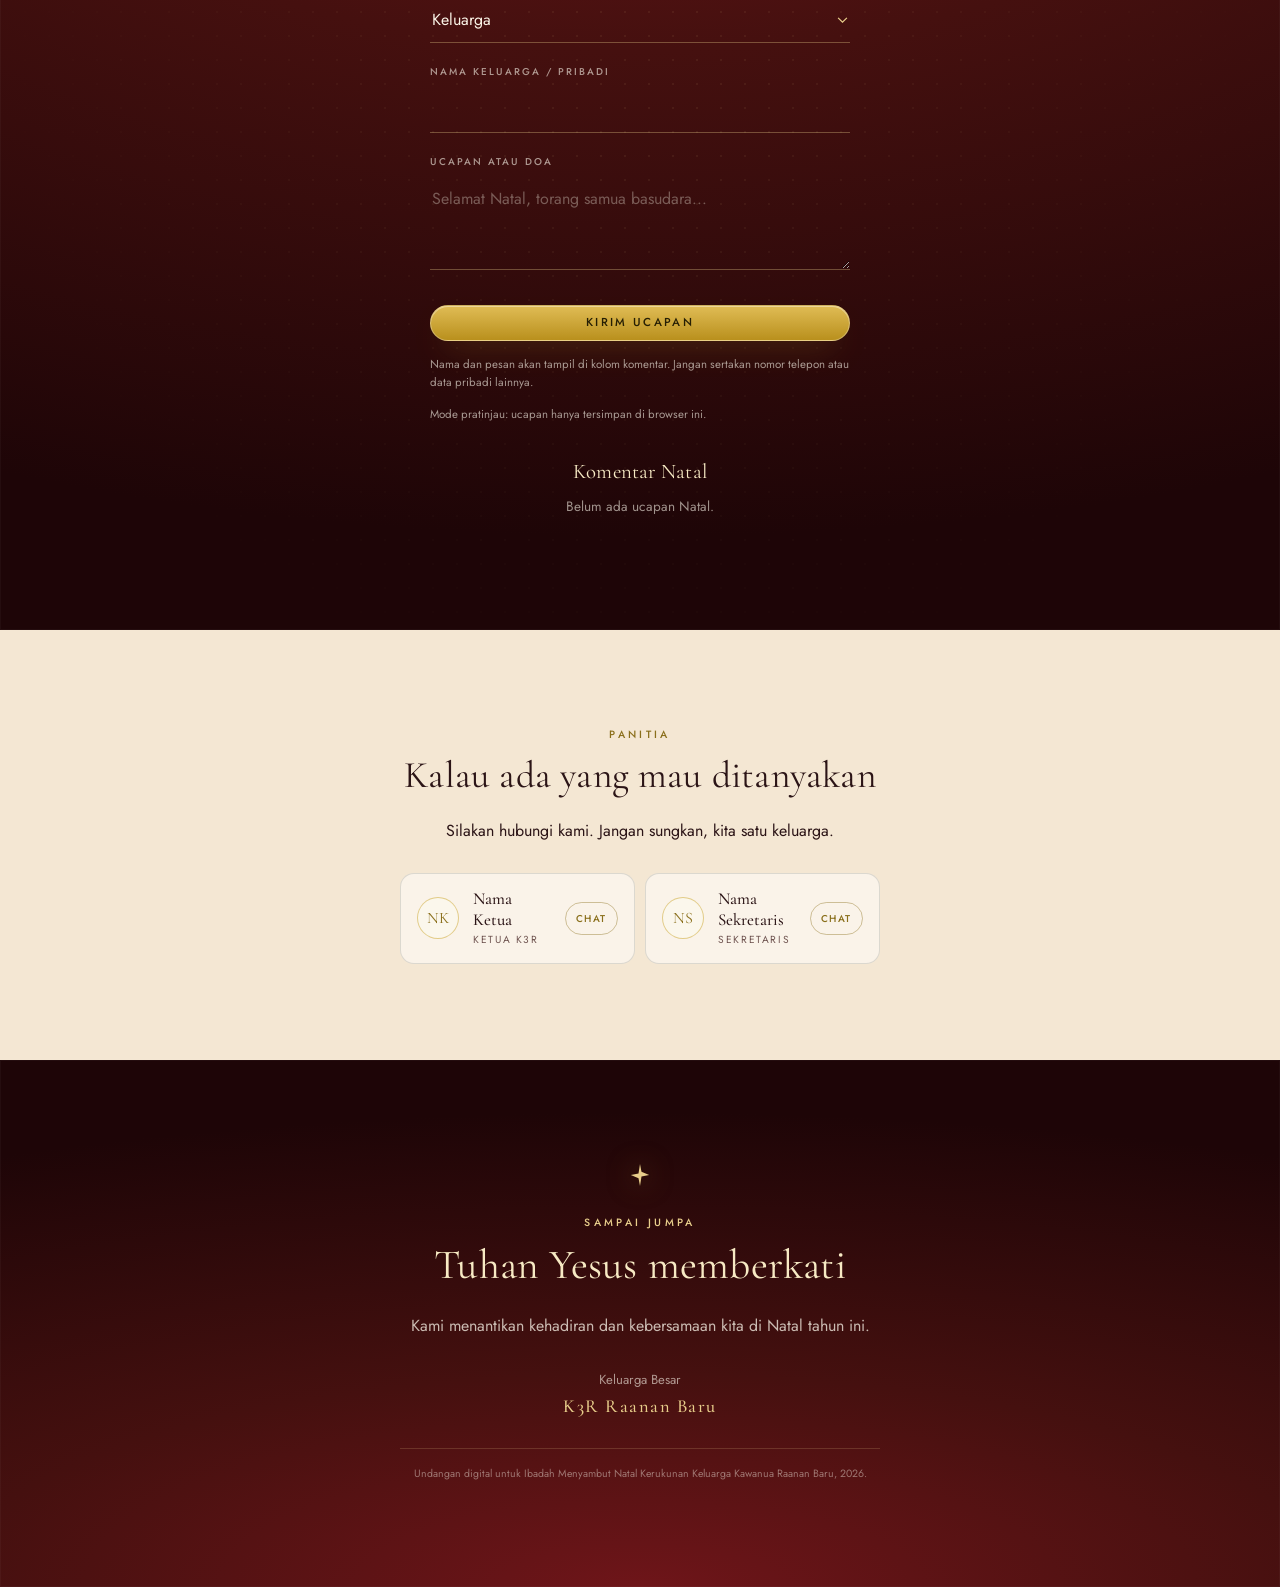
==== commit f7fe041c: "Tambahkan label Tema dan tanda petik pada sampul" ====
--- a/index.html
+++ b/index.html
@@ -40,7 +40,7 @@
 
     <h1 class="cover-title"><span>Ibadah Menyambut</span> <em>Natal</em></h1>
 
-    <p class="cover-theme">Terang di Tengah Kegelapan<span>Yohanes 1:5</span></p>
+    <p class="cover-theme"><span class="cover-theme-label">Tema:</span>&ldquo;Terang di Tengah Kegelapan&rdquo;<span>Yohanes 1:5</span></p>
 
     <div class="guest" id="guestCard" hidden>
       <small>Undangan untuk</small>
--- a/css/style.css
+++ b/css/style.css
@@ -385,6 +385,13 @@
   text-wrap: balance;
   color: var(--gold-2);
   text-shadow: 0 0 22px rgba(201, 162, 39, .35);
+}
+
+.cover-theme .cover-theme-label {
+  margin: 0 0 .45em;
+  text-transform: none;
+  letter-spacing: .12em;
+  text-indent: .12em;
 }
 
 .cover-theme span {
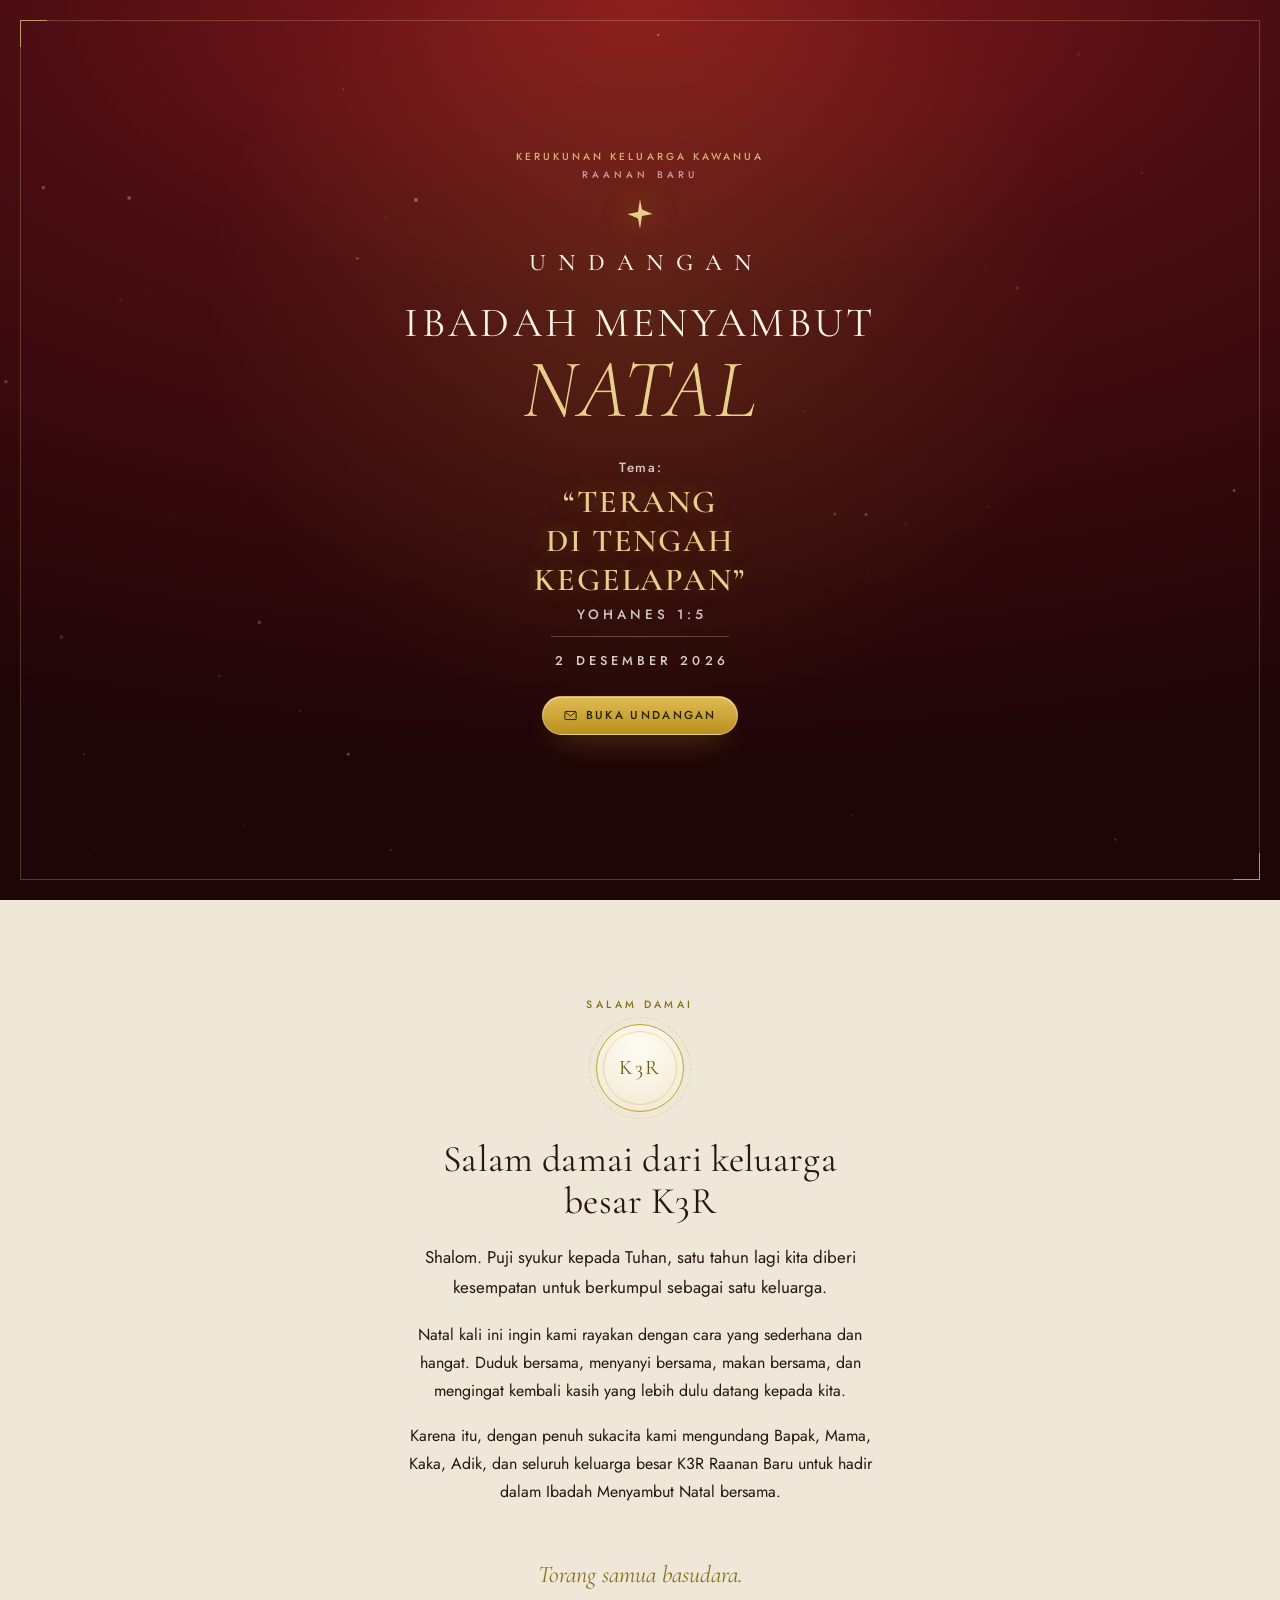
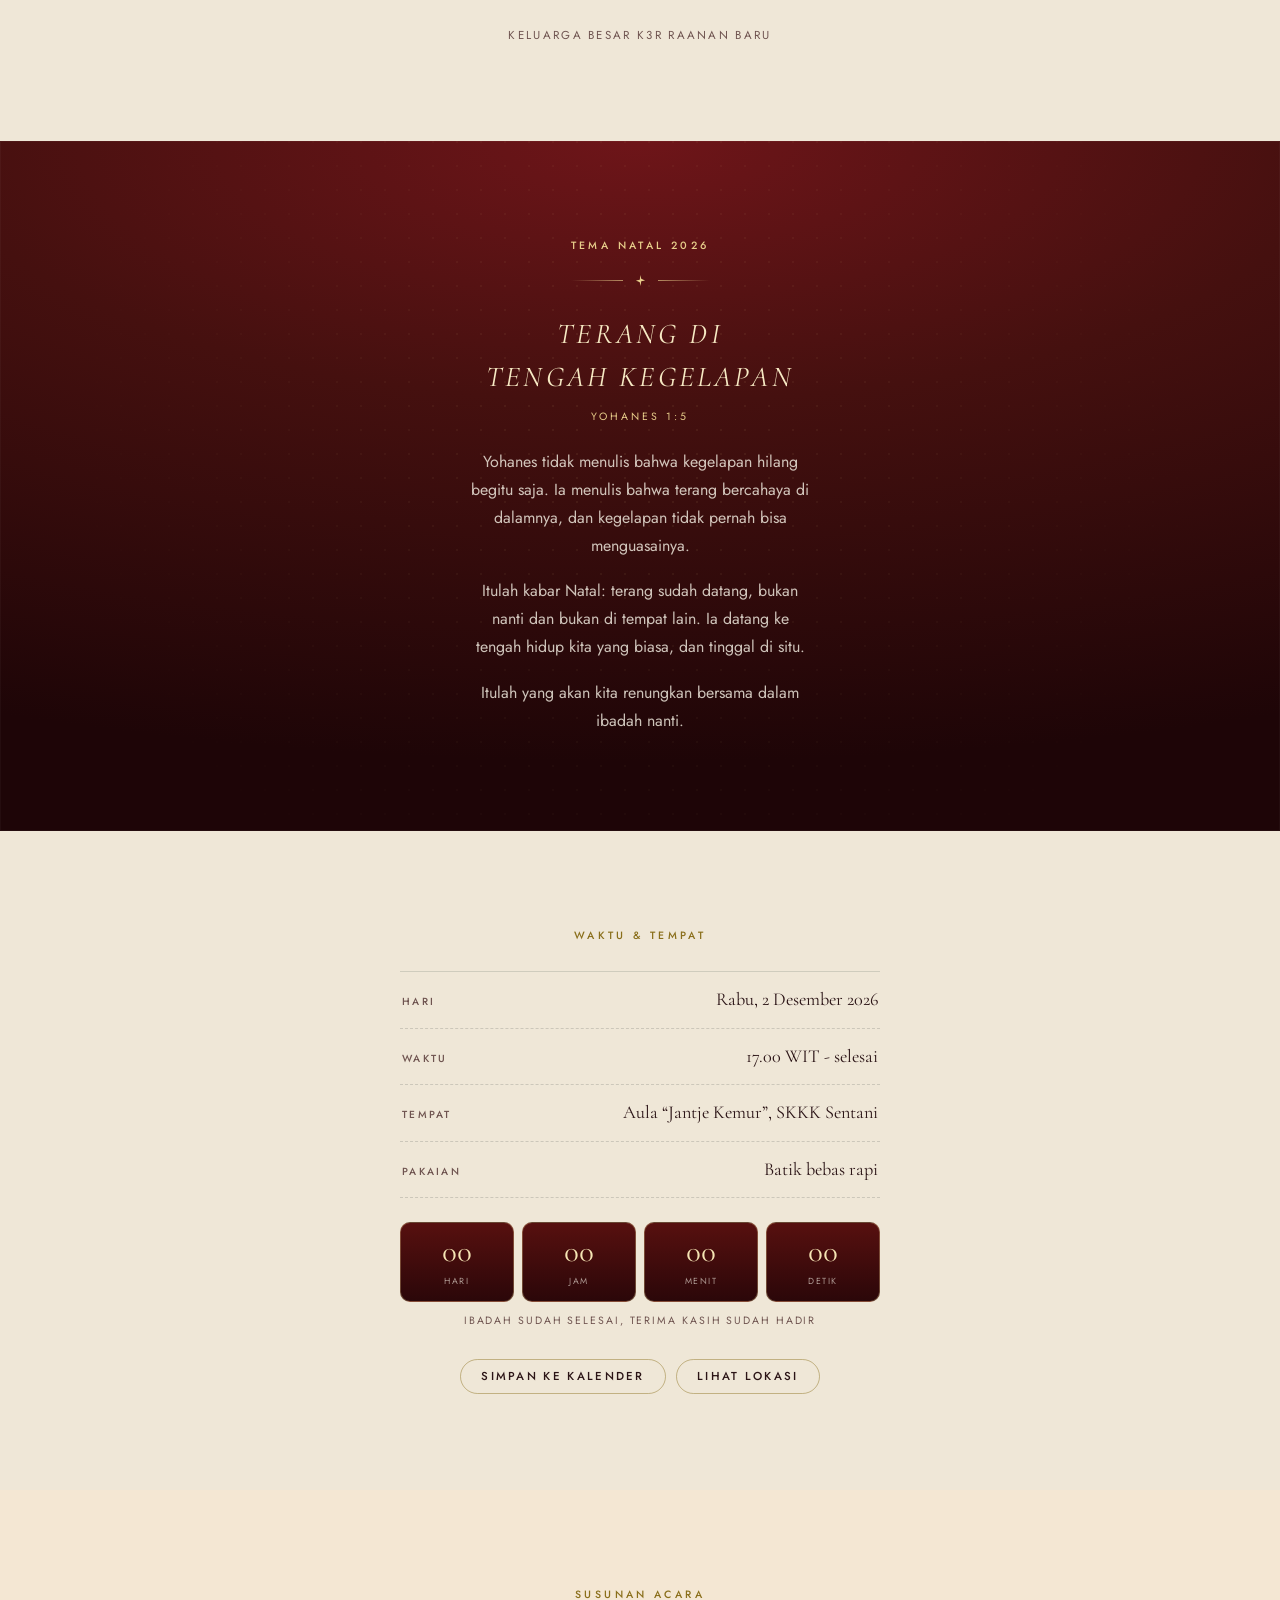
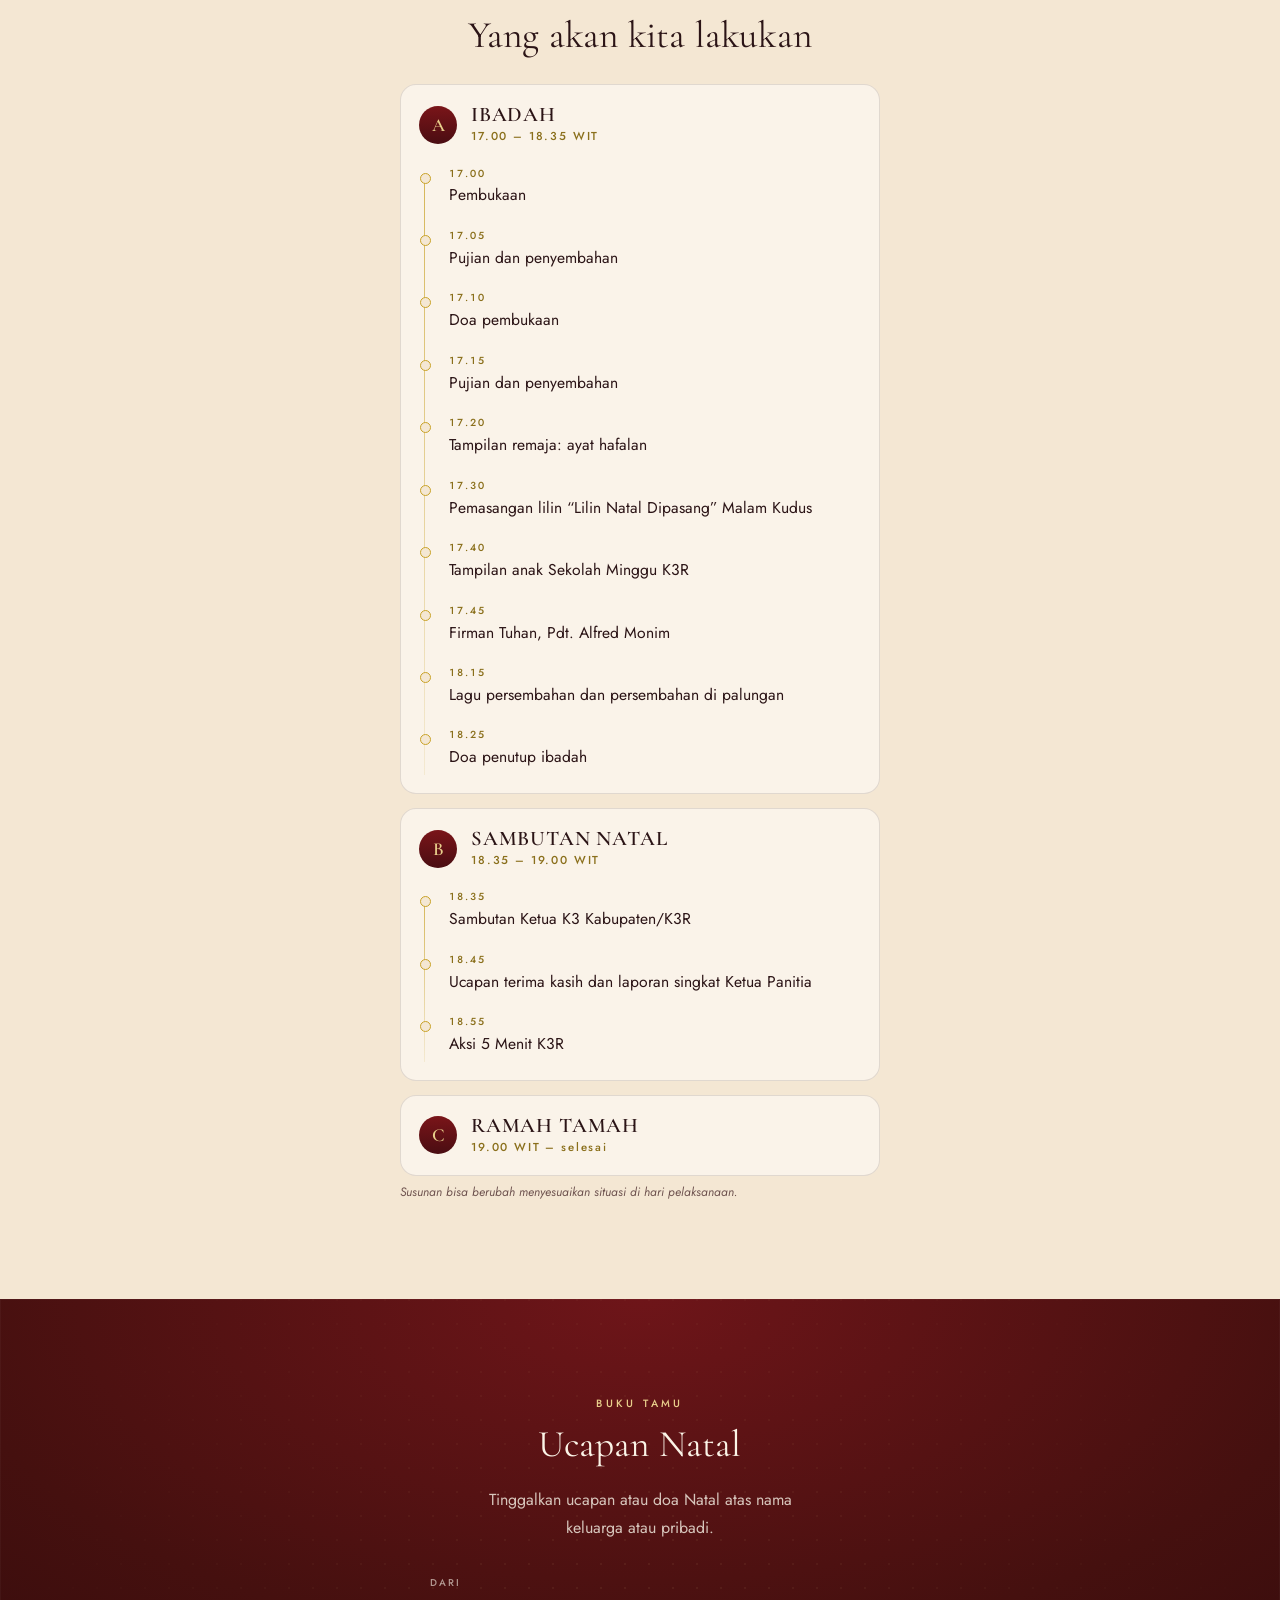
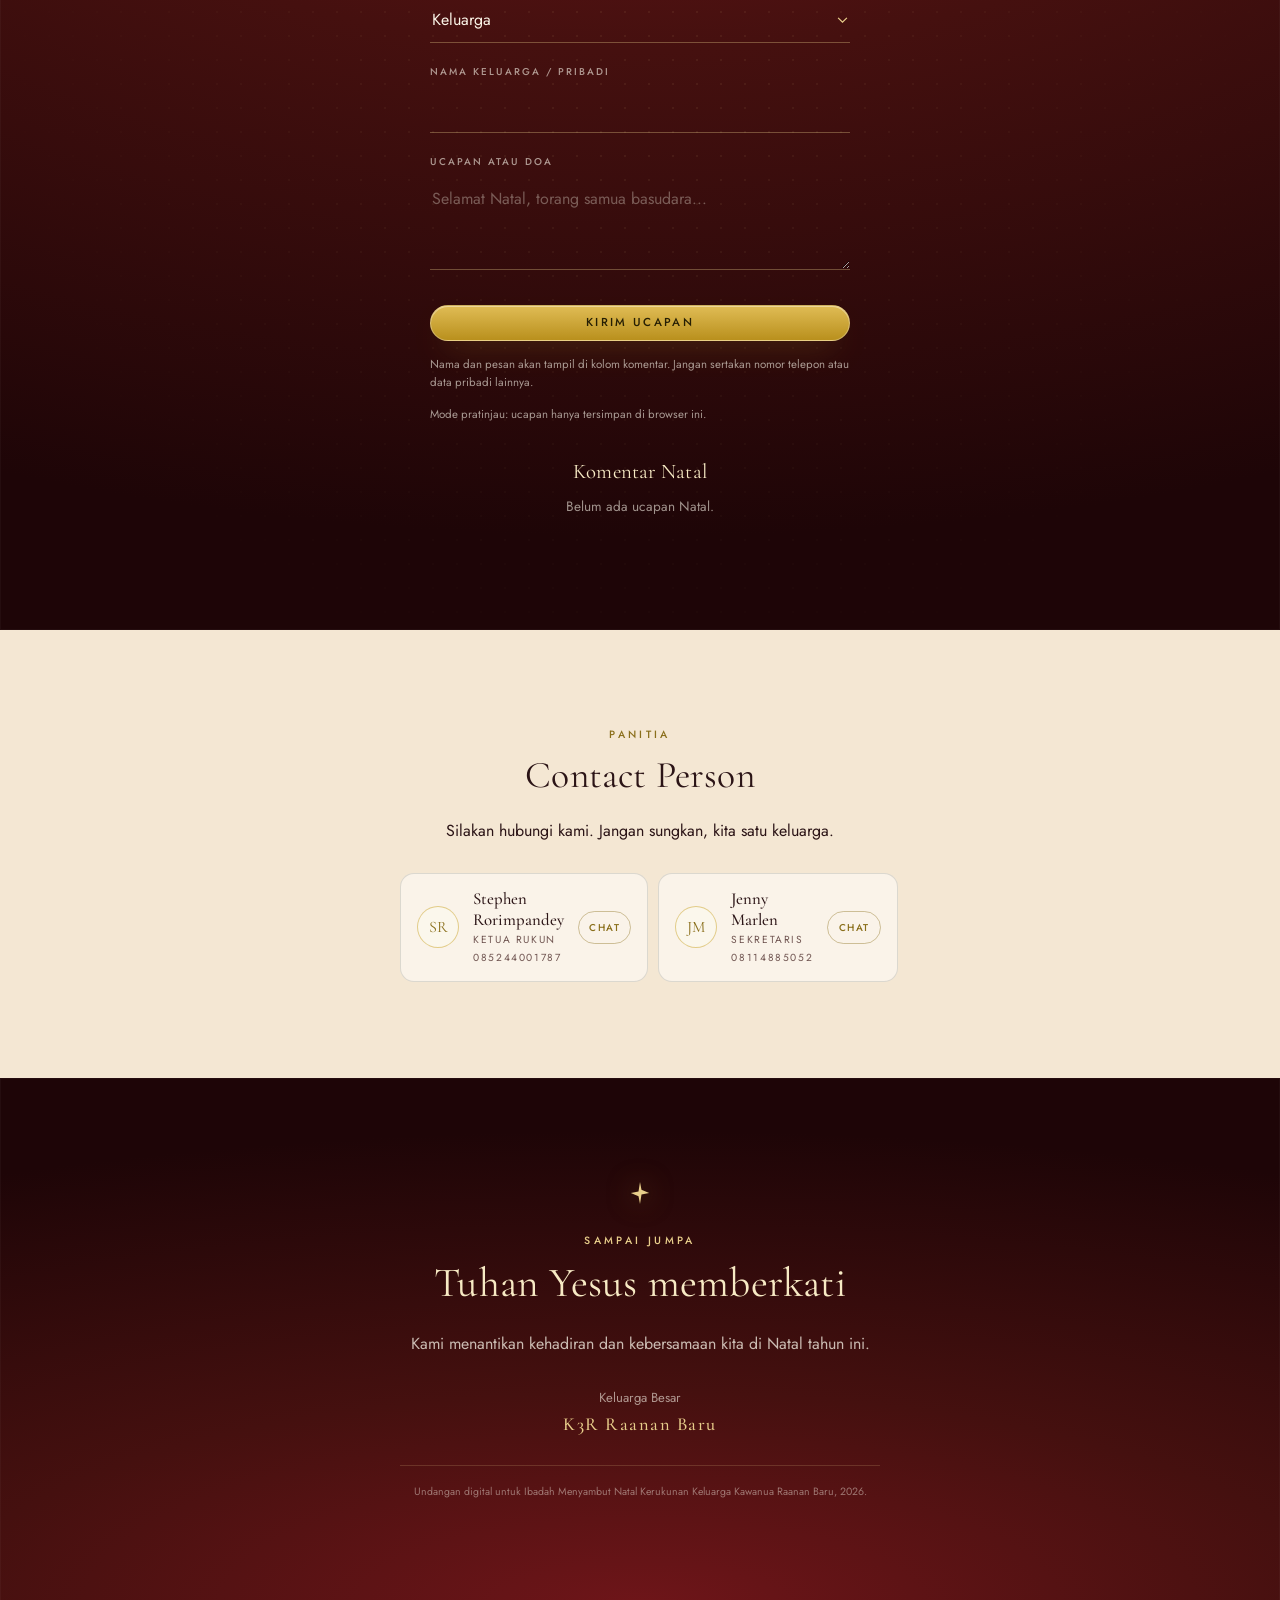
==== commit e0f19a2b: "Perbarui kontak WhatsApp pengurus rukun" ====
--- a/index.html
+++ b/index.html
@@ -242,7 +242,7 @@
     <div class="wrap">
       <div class="center">
         <p class="kicker" data-reveal>Panitia</p>
-        <h2 data-reveal>Kalau ada yang mau ditanyakan</h2>
+        <h2 data-reveal>Contact Person</h2>
         <p data-reveal>Silakan hubungi kami. Jangan sungkan, kita satu keluarga.</p>
       </div>
       <div class="contacts" id="contacts" data-reveal></div>
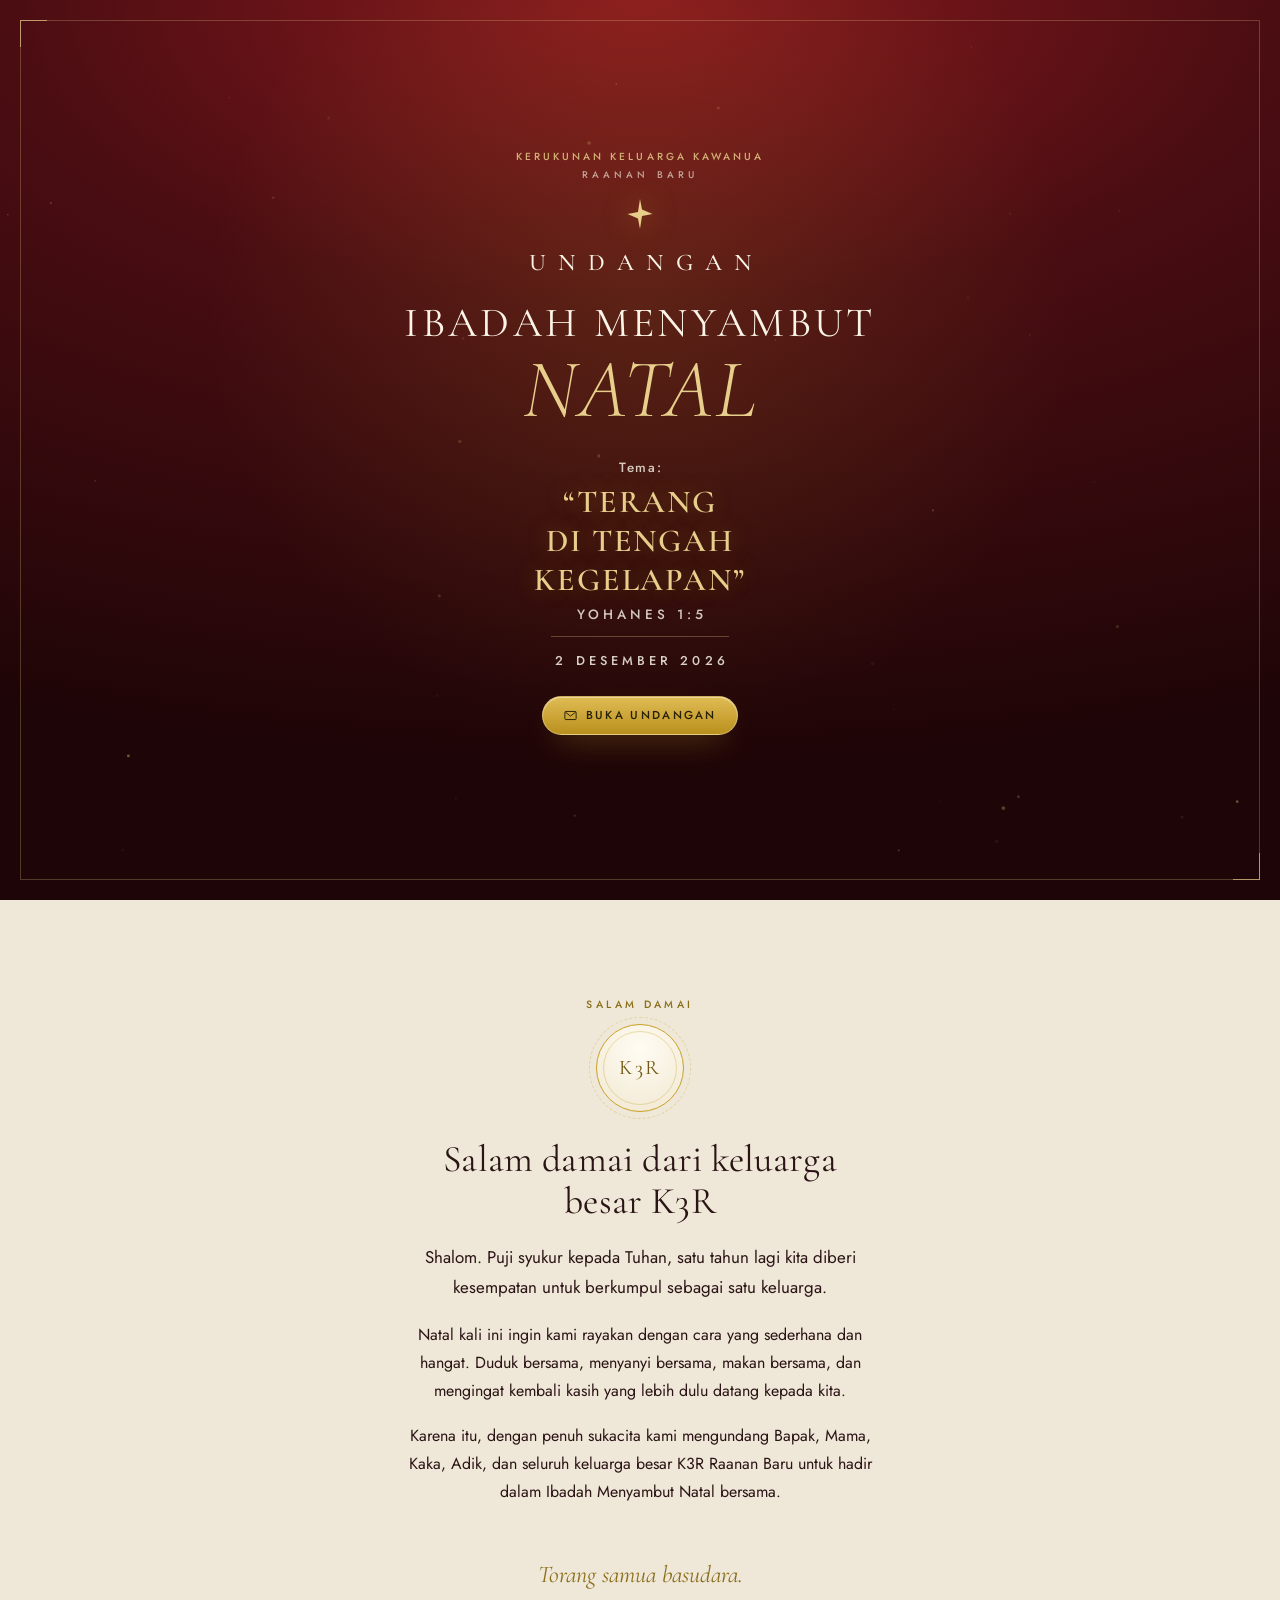
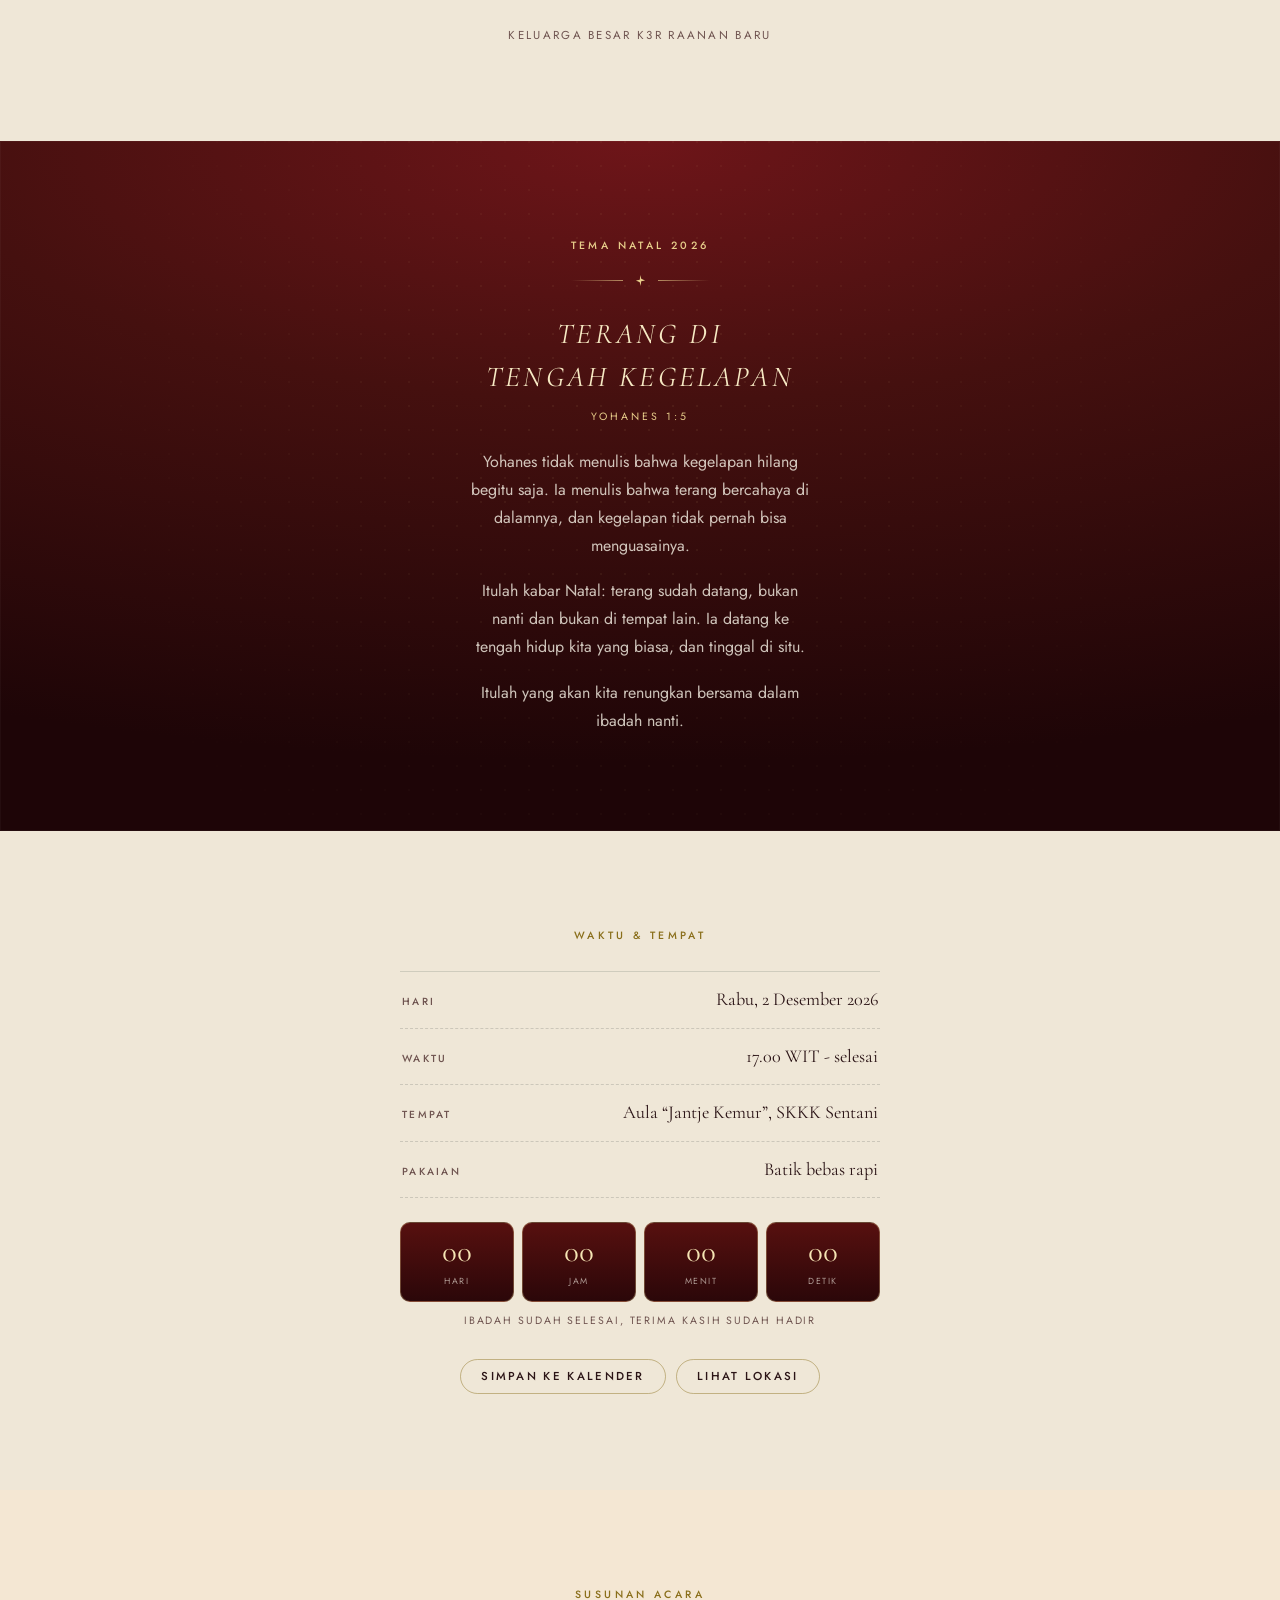
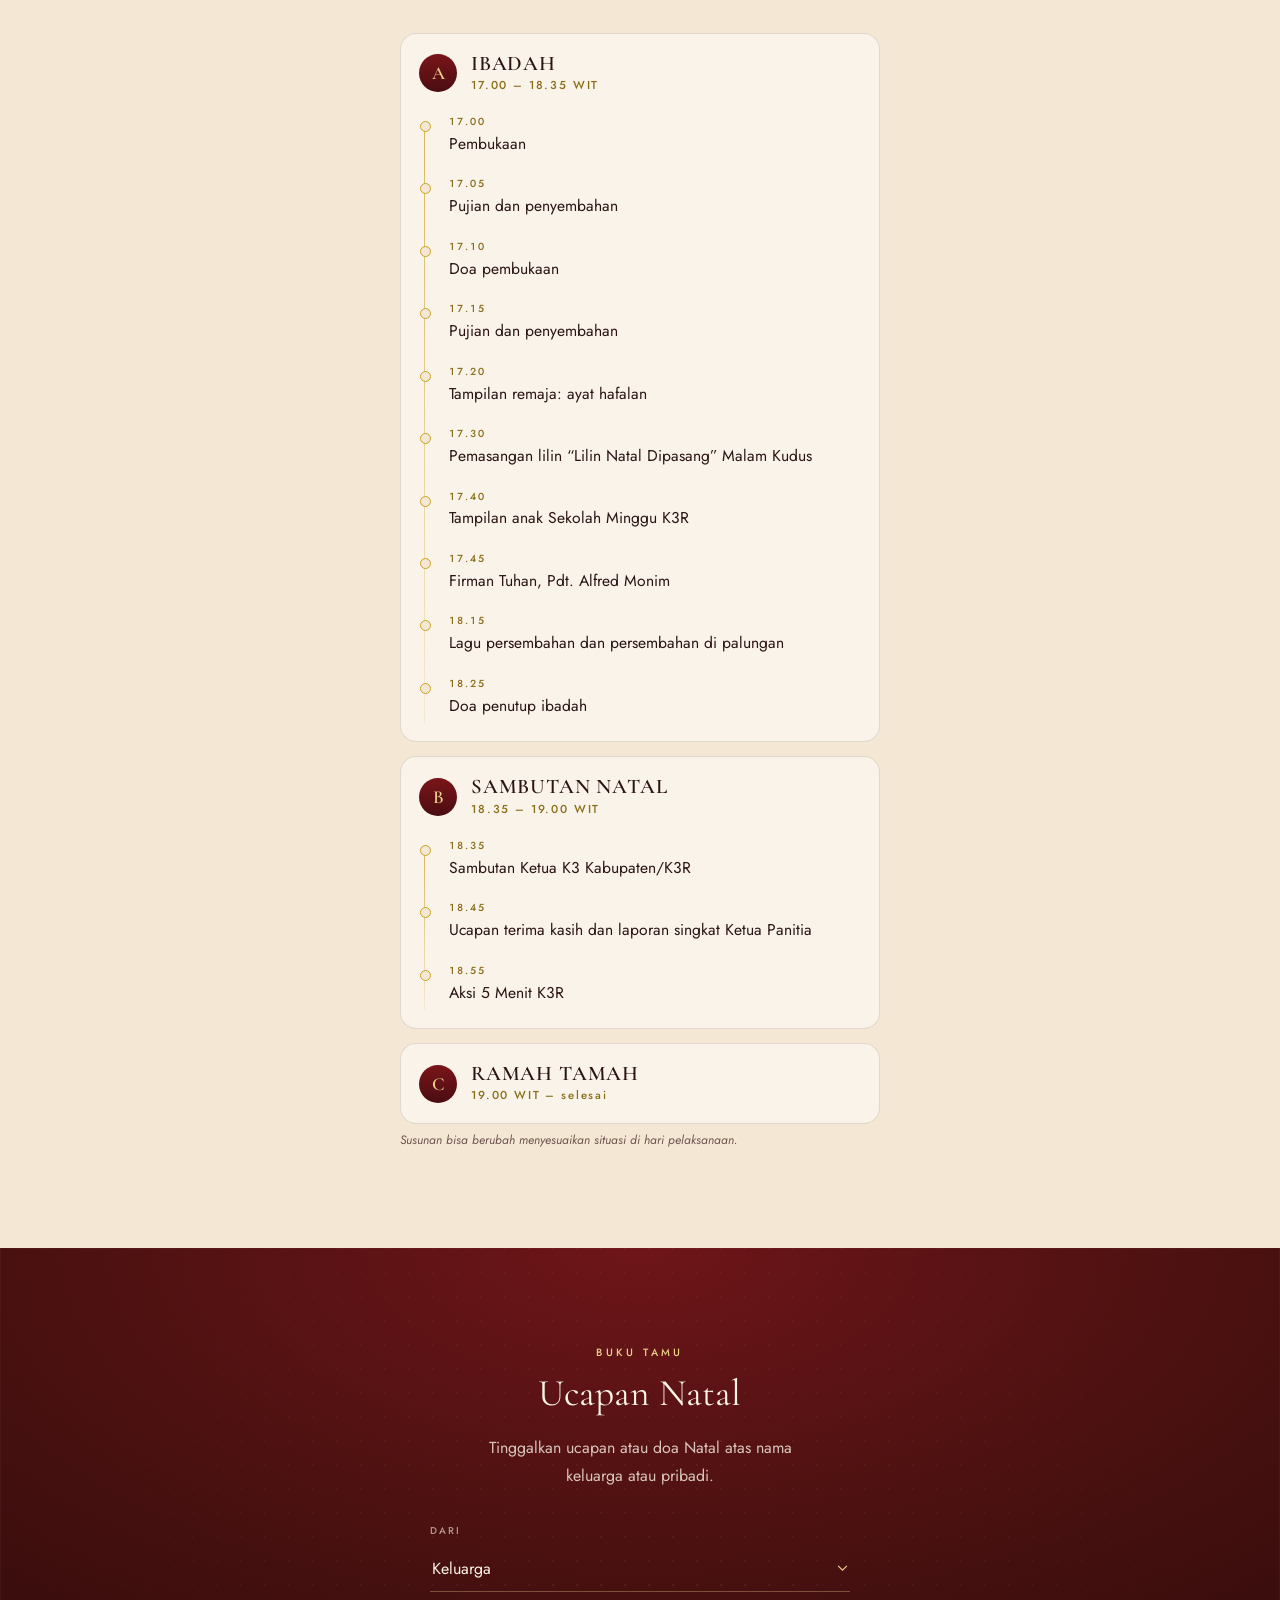
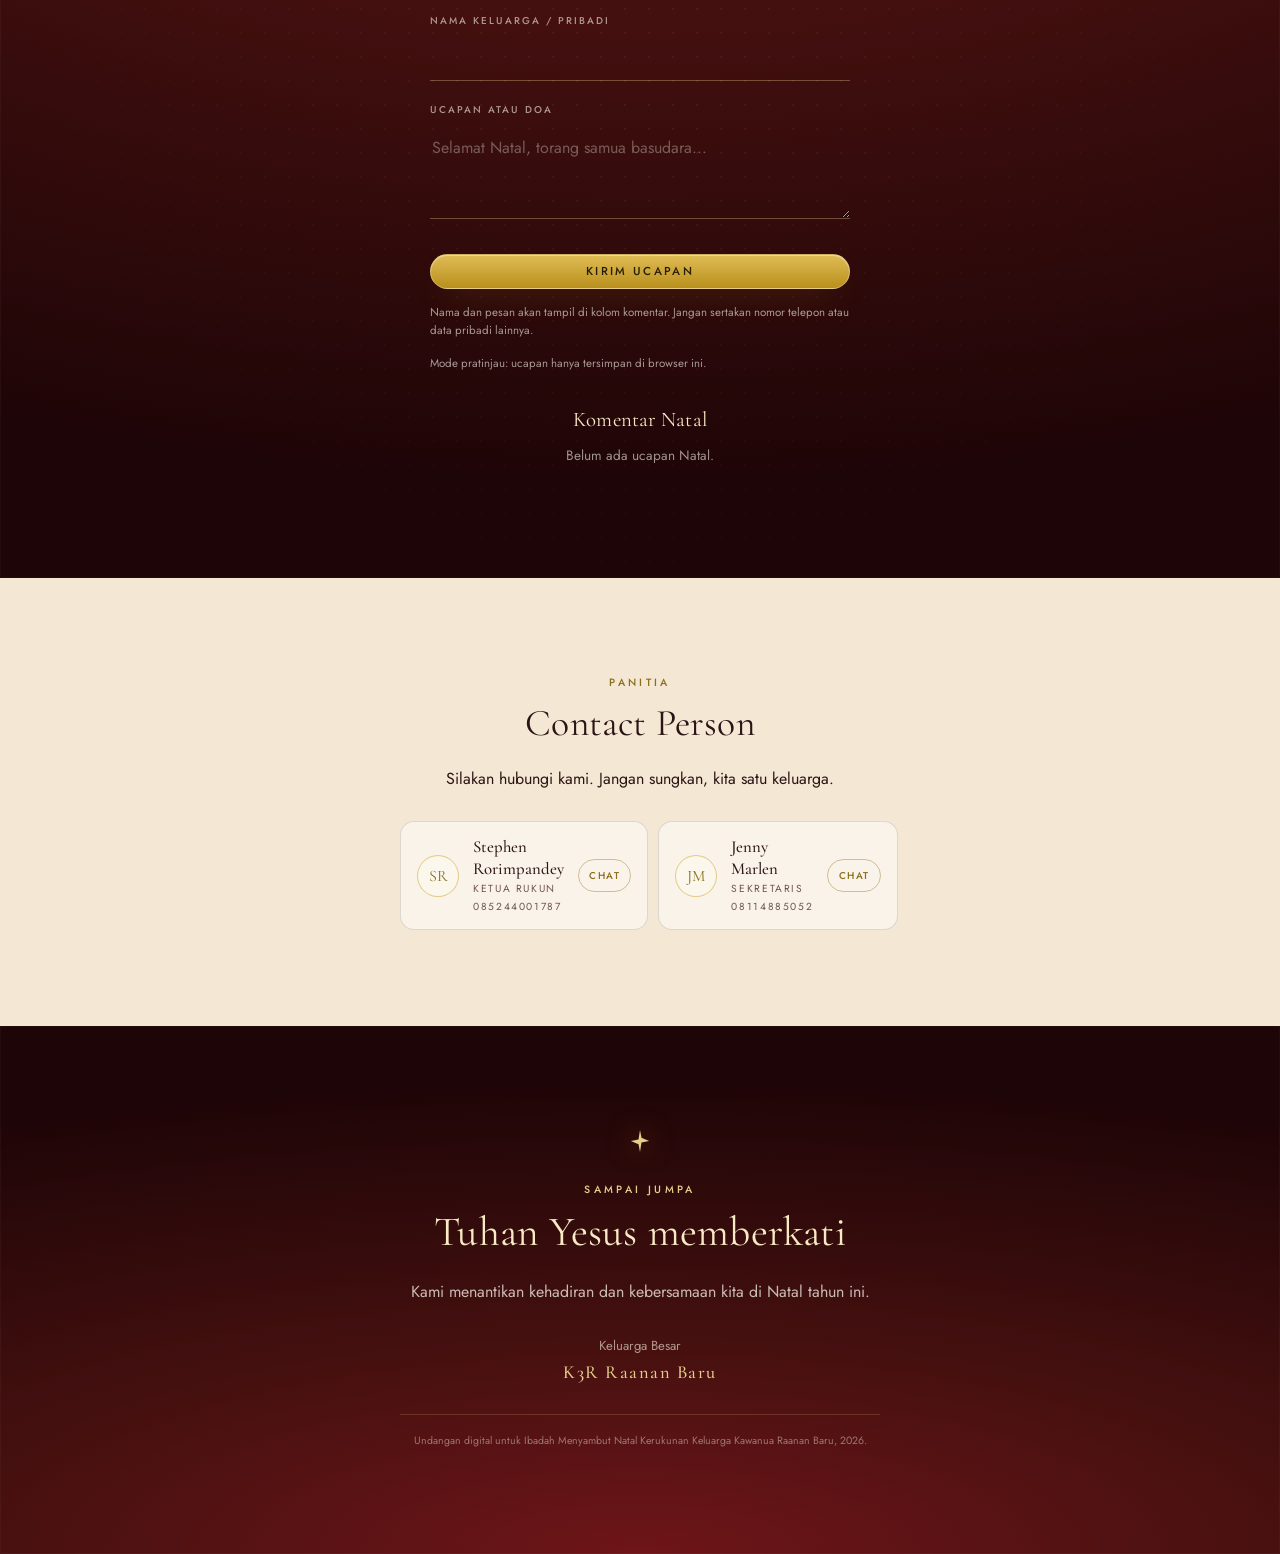
==== commit 73212f96: "Hapus subjudul Yang akan kita lakukan" ====
--- a/index.html
+++ b/index.html
@@ -149,7 +149,6 @@
     <div class="wrap">
       <div class="center">
         <p class="kicker" data-reveal>Susunan Acara</p>
-        <h2 data-reveal>Yang akan kita lakukan</h2>
       </div>
 
       <div class="agenda" data-reveal>
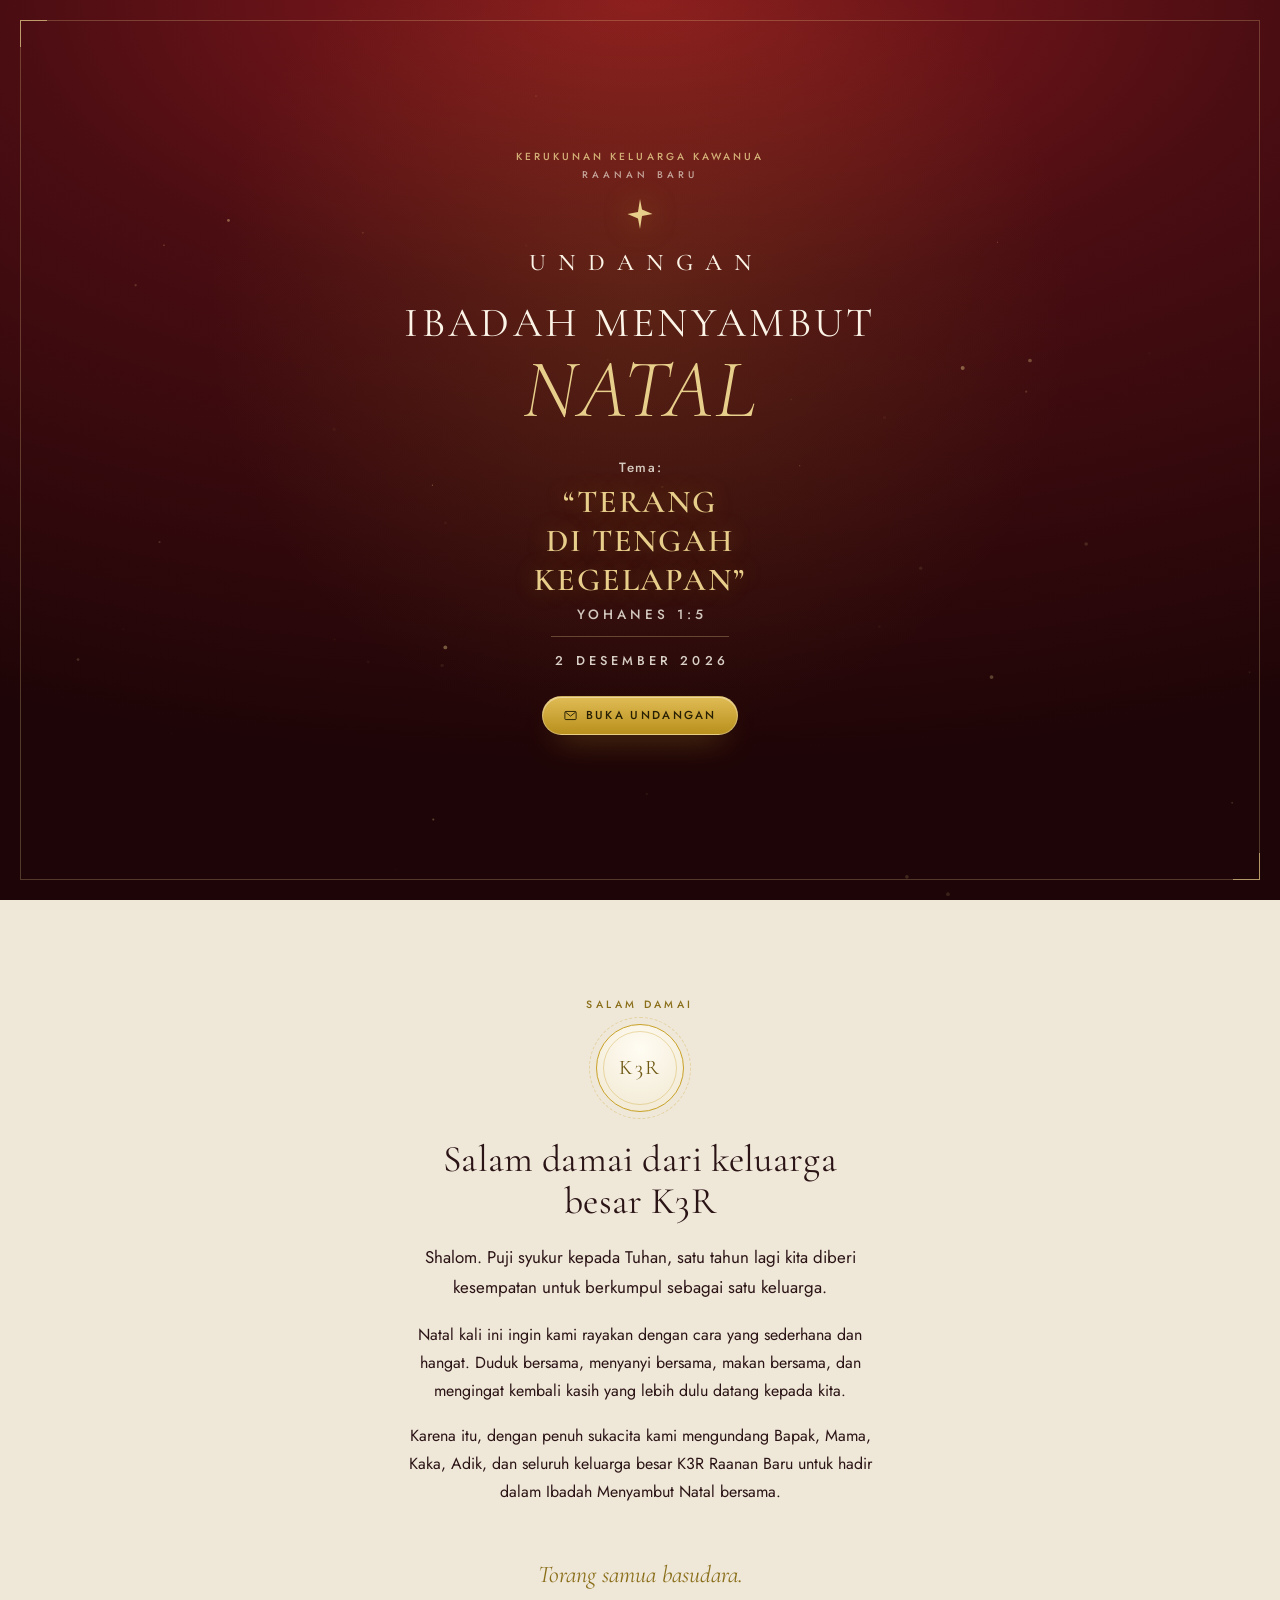
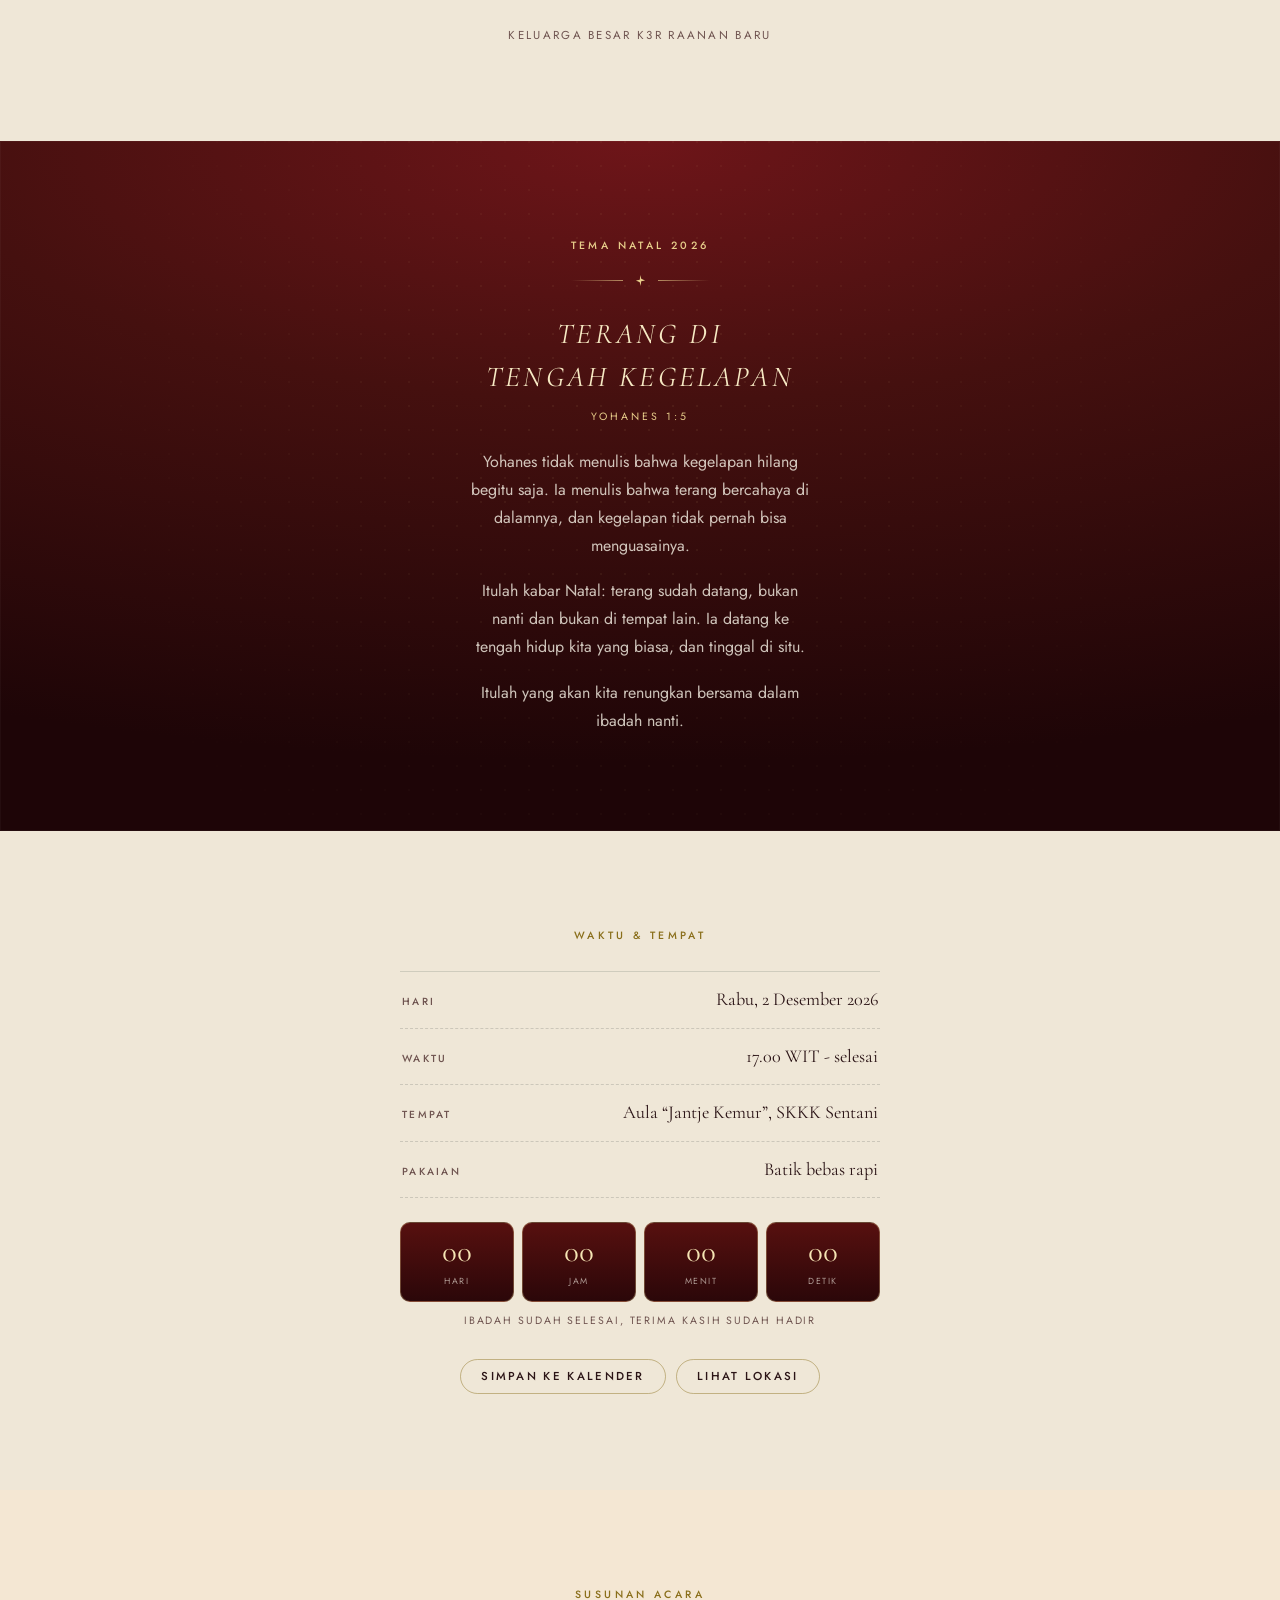
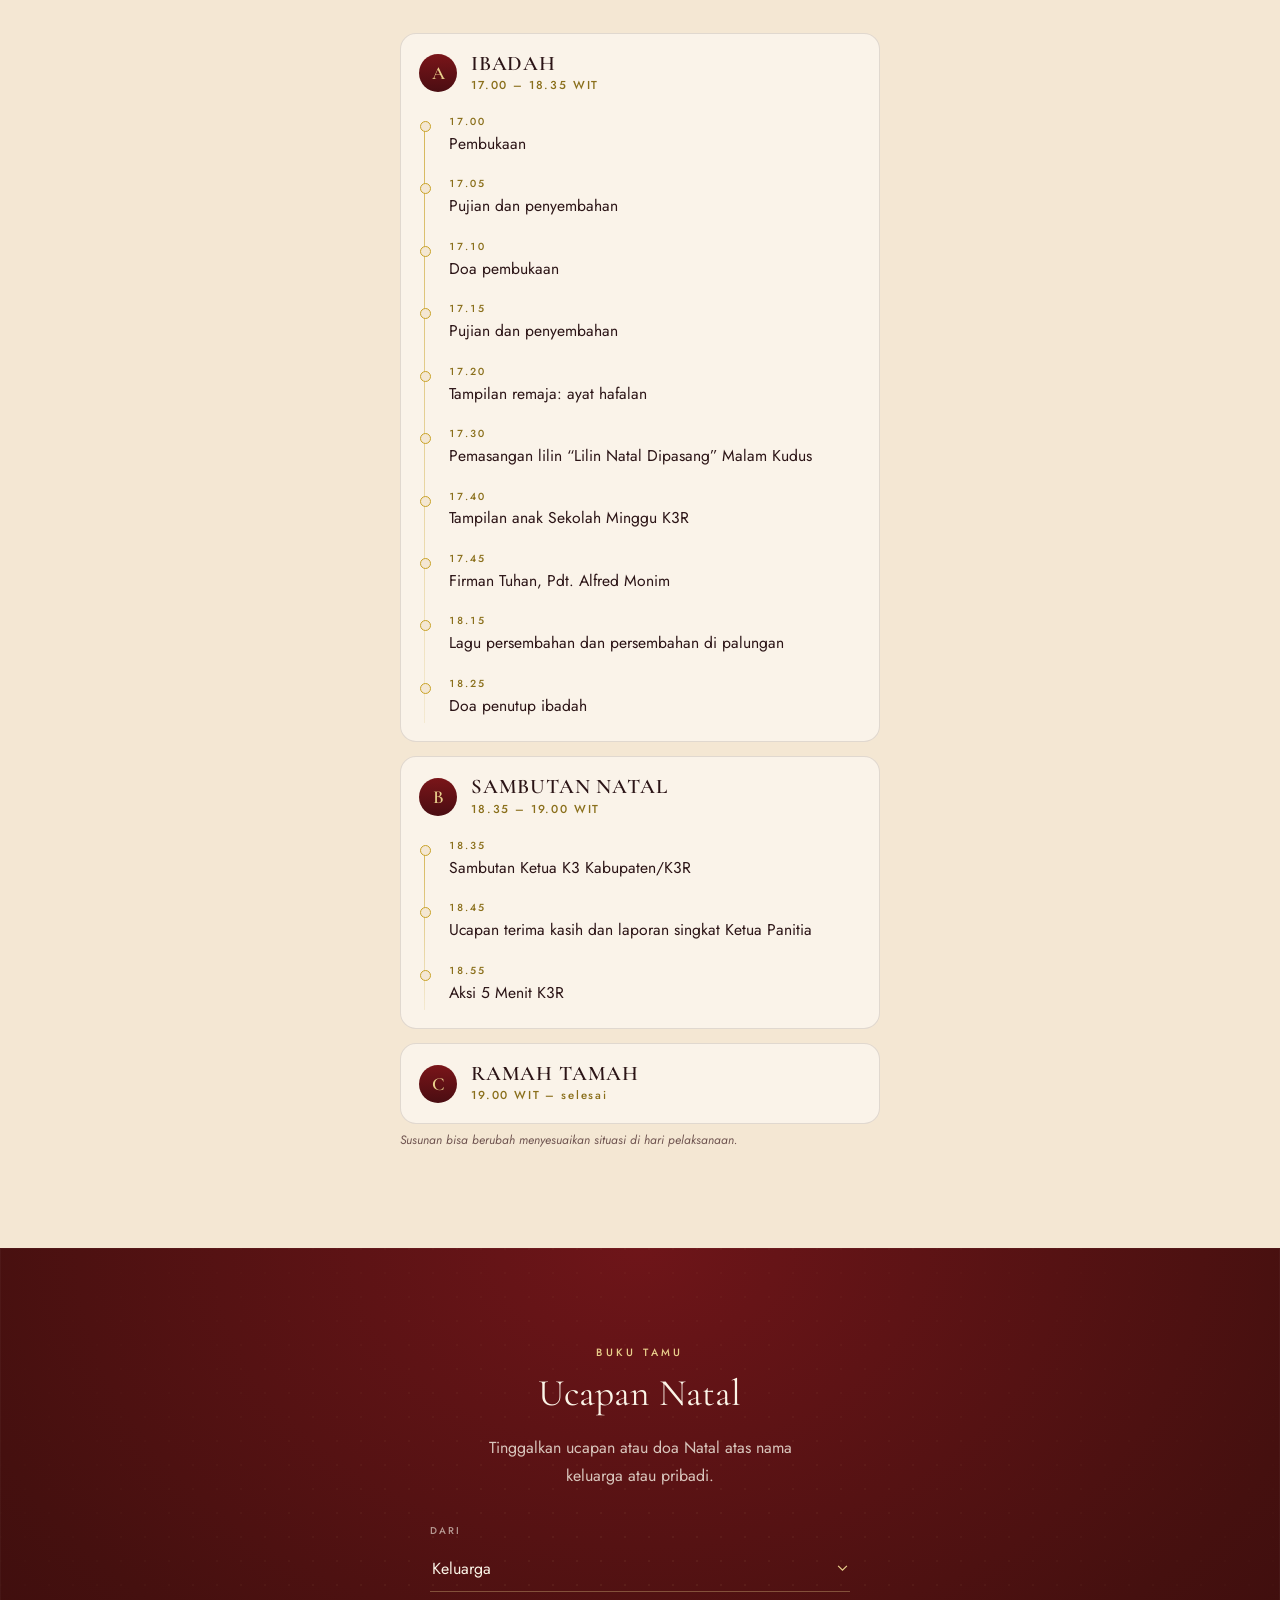
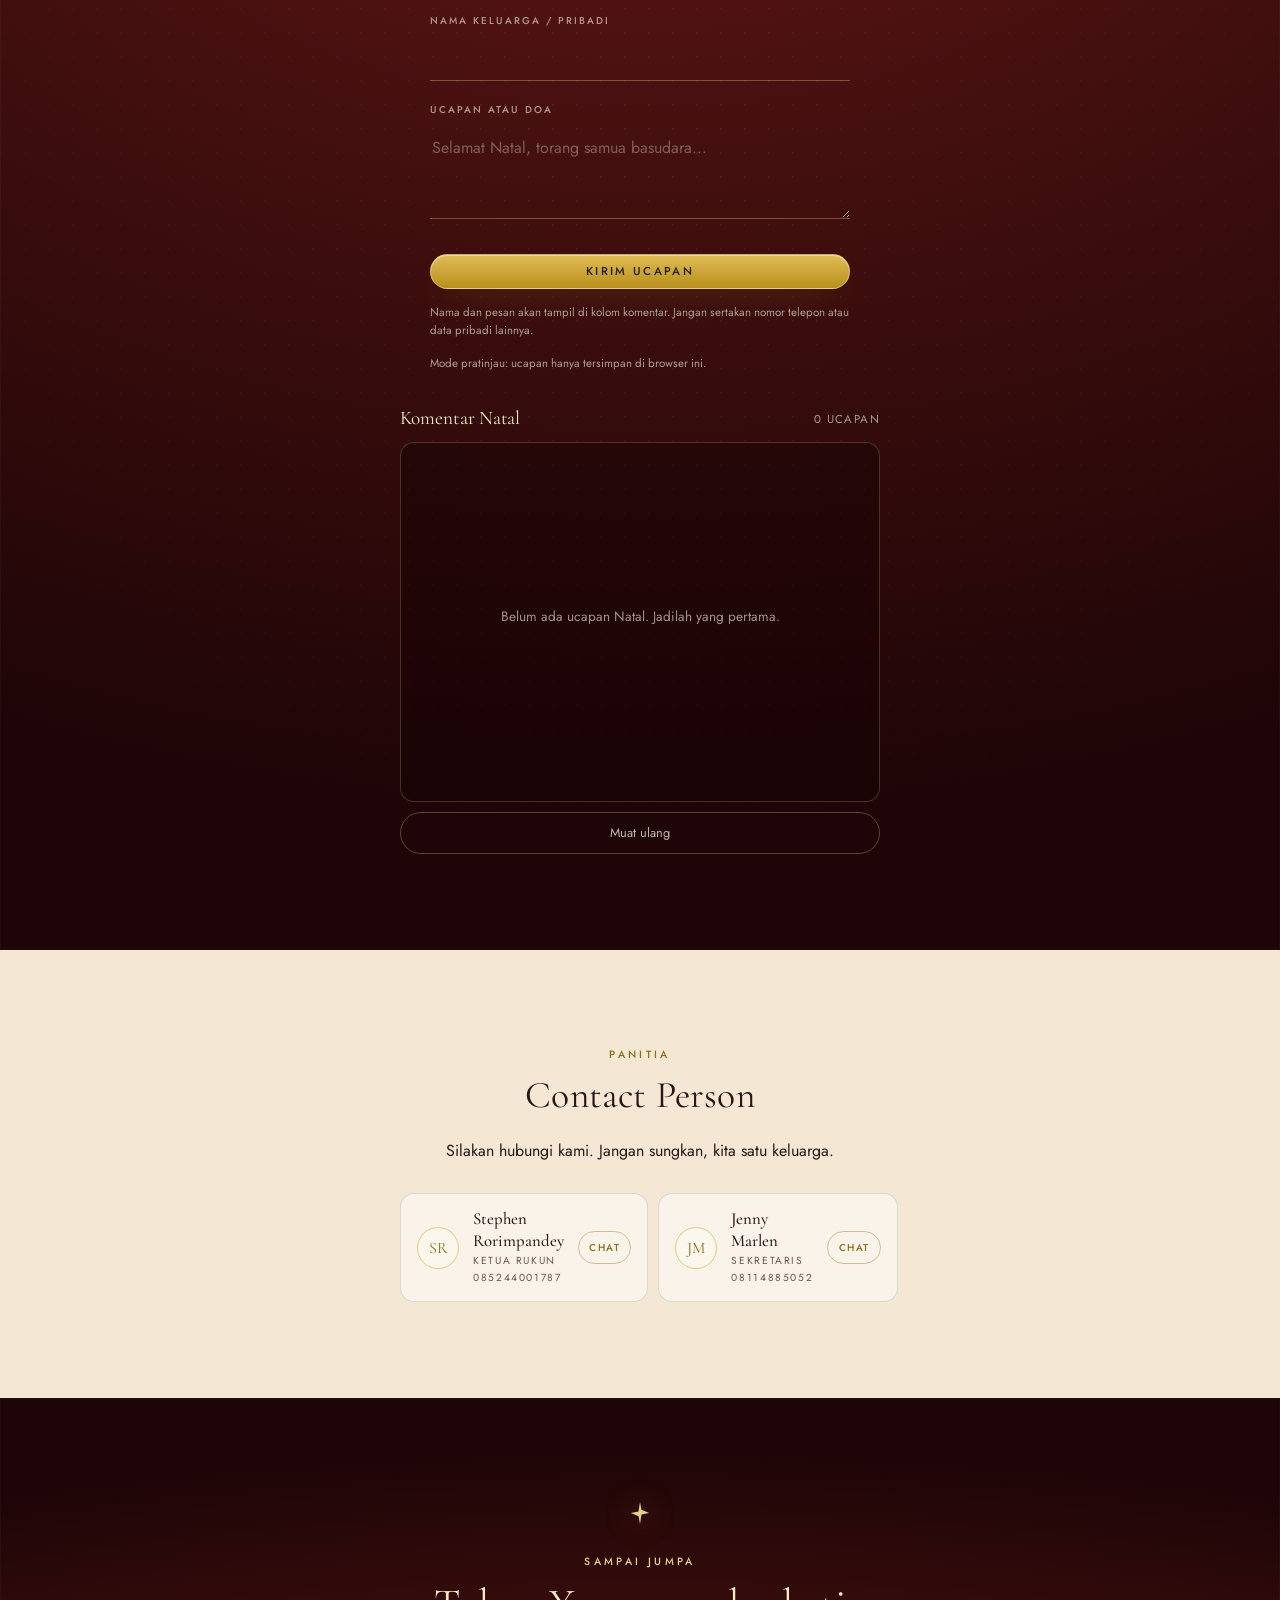
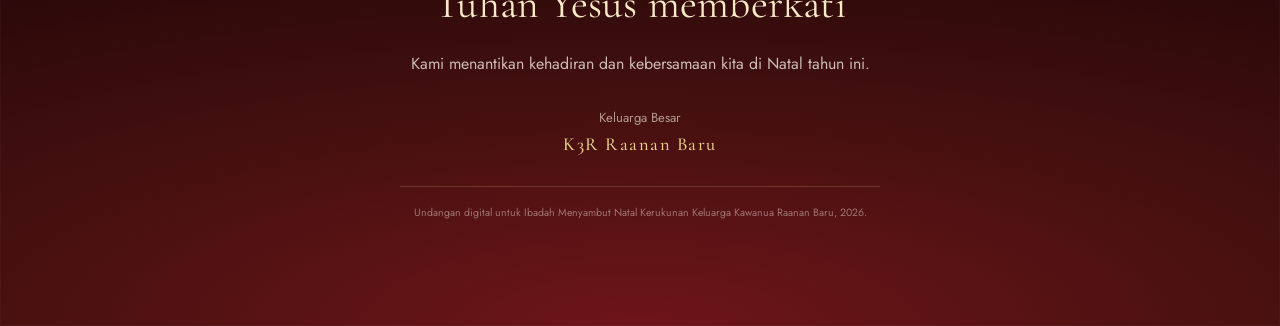
==== commit bd2cb09e: "Tampilkan kolom chat ucapan Natal beserta riwayat, plus backend Apps Script" ====
--- a/index.html
+++ b/index.html
@@ -228,10 +228,16 @@
         <p class="note">Nama dan pesan akan tampil di kolom komentar. Jangan sertakan nomor telepon atau data pribadi lainnya.</p>
         <p class="note" id="wishNote" role="status"></p>
       </form>
-      <div class="wish-comments" data-reveal>
-        <h3>Komentar Natal</h3>
-        <p id="wishEmpty" role="status">Memuat ucapan?</p>
-        <ul id="wishList"></ul>
+      <div class="wish-chat" data-reveal>
+        <div class="wish-chat__head">
+          <h3>Komentar Natal</h3>
+          <span id="wishCount" class="wish-count">0 ucapan</span>
+        </div>
+        <div class="wish-chat__log" id="wishLog" aria-live="polite">
+          <p id="wishEmpty" role="status">Memuat ucapan?</p>
+          <ul id="wishList"></ul>
+        </div>
+        <button type="button" class="wish-refresh" id="wishRefresh">Muat ulang</button>
       </div>
     </div>
   </section>
--- a/css/style.css
+++ b/css/style.css
@@ -837,62 +837,116 @@
 }
 
 /* ---------------------------------------------------------
-   Ucapan Natal (komentar)
-   --------------------------------------------------------- */
-.wish-comments {
-  max-width: 420px;
+   Chat ucapan Natal (bisa dibaca semua pembaca)
+   --------------------------------------------------------- */
+.wish-chat {
+  max-width: 520px;
   margin: 36px auto 0;
-}
-
-.wish-comments h3 {
-  margin: 0 0 12px;
-  font-size: 1.3rem;
+  text-align: left;
+}
+
+.wish-chat__head {
+  display: flex;
+  align-items: center;
+  justify-content: space-between;
+  gap: 12px;
+  margin-bottom: 12px;
+}
+
+.wish-chat__head h3 {
+  margin: 0;
+  font-size: 1.2rem;
   color: #F7EAC4;
-  text-align: center;
+}
+
+.wish-count {
+  font-size: .72rem;
+  letter-spacing: .12em;
+  text-transform: uppercase;
+  color: rgba(247, 242, 230, .6);
+}
+
+.wish-chat__log {
+  height: 360px;
+  max-height: 60vh;
+  overflow-y: auto;
+  -webkit-overflow-scrolling: touch;
+  padding: 14px;
+  border: 1px solid rgba(232, 206, 139, .22);
+  border-radius: 14px;
+  background: rgba(20, 4, 6, .45);
+  display: flex;
+  flex-direction: column;
+  gap: 10px;
 }
 
 #wishEmpty {
+  margin: auto;
   font-size: .85rem;
   text-align: center;
   color: rgba(247, 242, 230, .6);
 }
-
-#wishEmpty:empty { display: none; }
 
 #wishList {
   list-style: none;
   margin: 0;
   padding: 0;
-  display: grid;
+  display: flex;
+  flex-direction: column;
   gap: 10px;
-  max-height: 460px;
-  overflow-y: auto;
-  -webkit-overflow-scrolling: touch;
-}
-
-#wishList li {
-  padding: 14px 16px;
-  border: 1px solid rgba(232, 206, 139, .2);
+}
+
+.wish-item {
+  padding: 10px 12px;
   border-radius: 12px;
-  background: rgba(255, 255, 255, .05);
-}
-
-#wishList strong {
-  display: block;
+  background: rgba(255, 255, 255, .06);
+  border: 1px solid rgba(232, 206, 139, .14);
+}
+
+.wish-head {
+  display: flex;
+  align-items: baseline;
+  justify-content: space-between;
+  gap: 8px;
+  margin-bottom: 4px;
+}
+
+.wish-item strong {
   font-size: .9rem;
-  font-weight: 500;
+  font-weight: 600;
   color: var(--gold-2);
   overflow-wrap: anywhere;
 }
 
-#wishList p {
-  margin: .3em 0 0;
+.wish-meta {
+  font-size: .68rem;
+  color: rgba(247, 242, 230, .5);
+  white-space: nowrap;
+}
+
+.wish-item p {
+  margin: 0;
   font-size: .92rem;
-  line-height: 1.6;
-  color: rgba(247, 242, 230, .86);
+  line-height: 1.55;
+  color: rgba(247, 242, 230, .9);
   white-space: pre-line;
   overflow-wrap: anywhere;
 }
+
+.wish-refresh {
+  margin-top: 10px;
+  width: 100%;
+  padding: 9px 12px;
+  border: 1px solid rgba(232, 206, 139, .3);
+  border-radius: 999px;
+  background: transparent;
+  color: rgba(247, 242, 230, .75);
+  font: inherit;
+  font-size: .8rem;
+  cursor: pointer;
+}
+
+.wish-refresh:hover { background: rgba(255, 255, 255, .06); }
 
 /* ---------------------------------------------------------
    Form
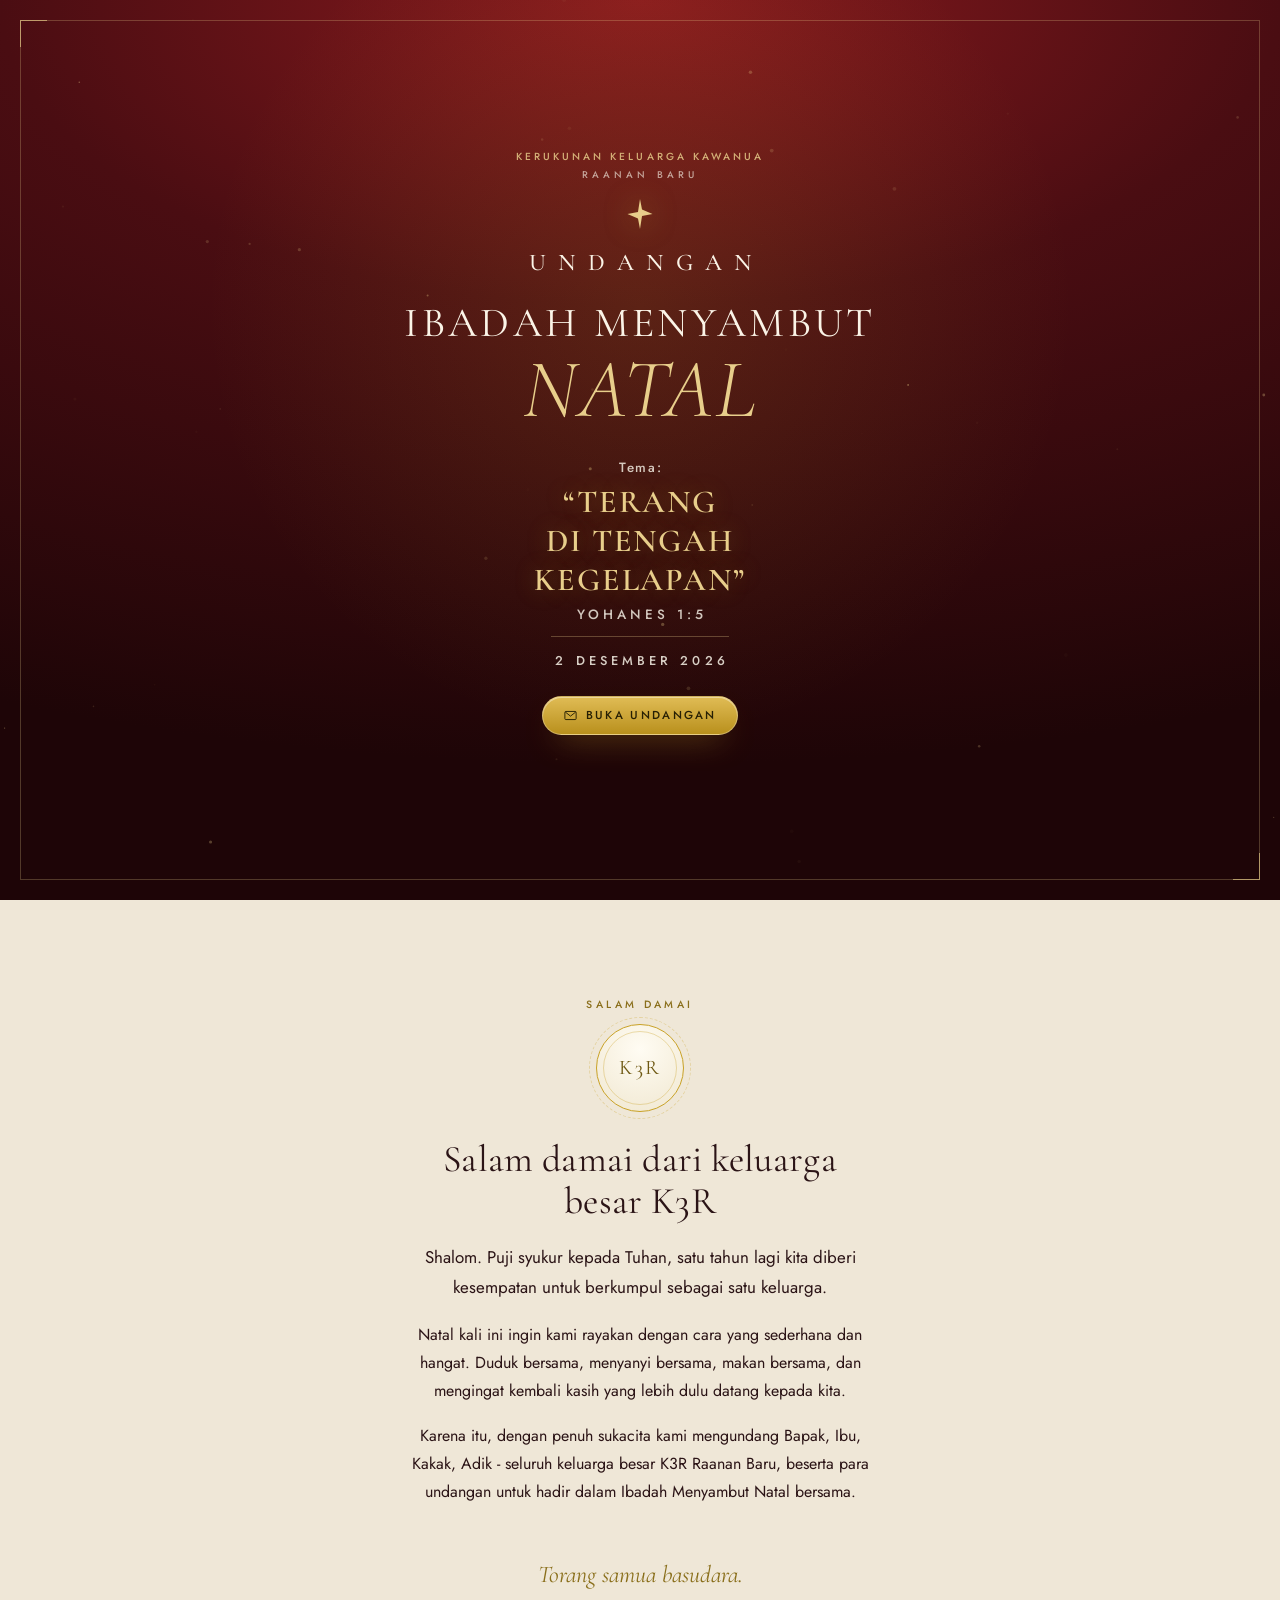
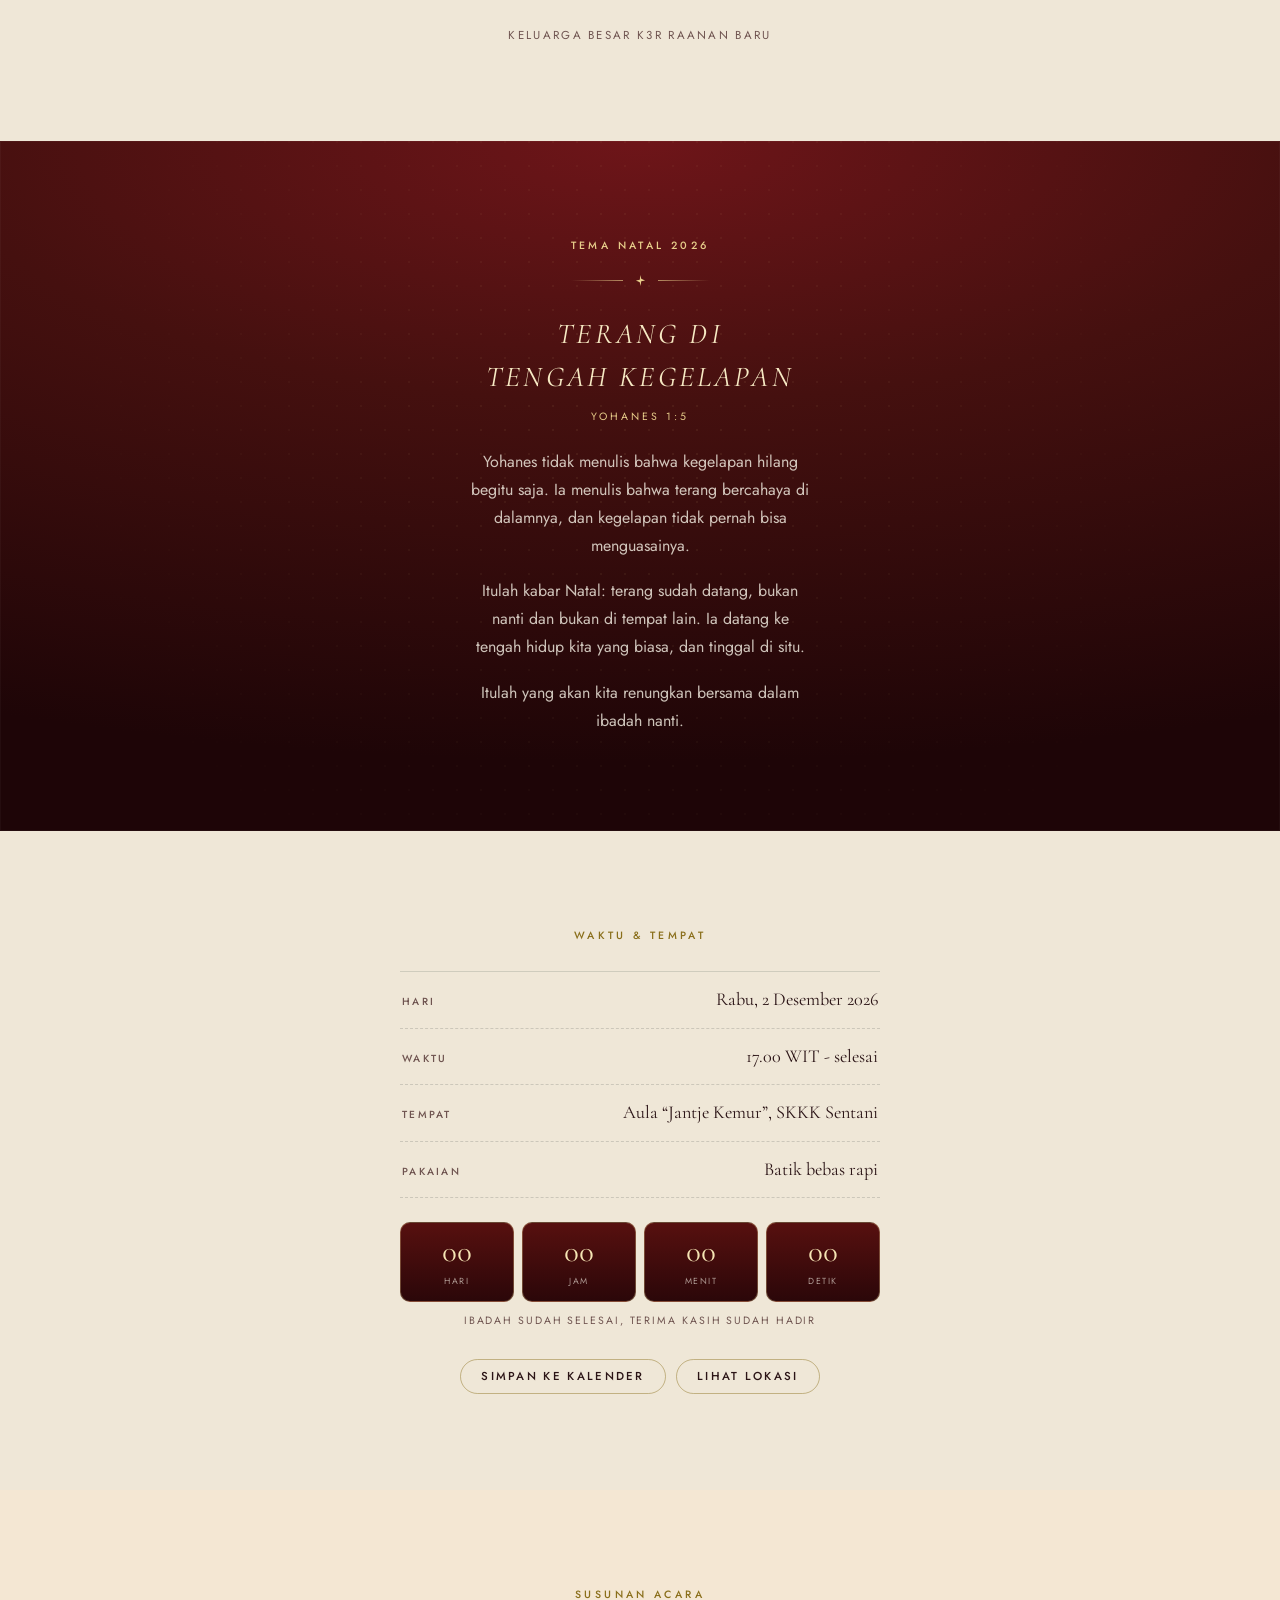
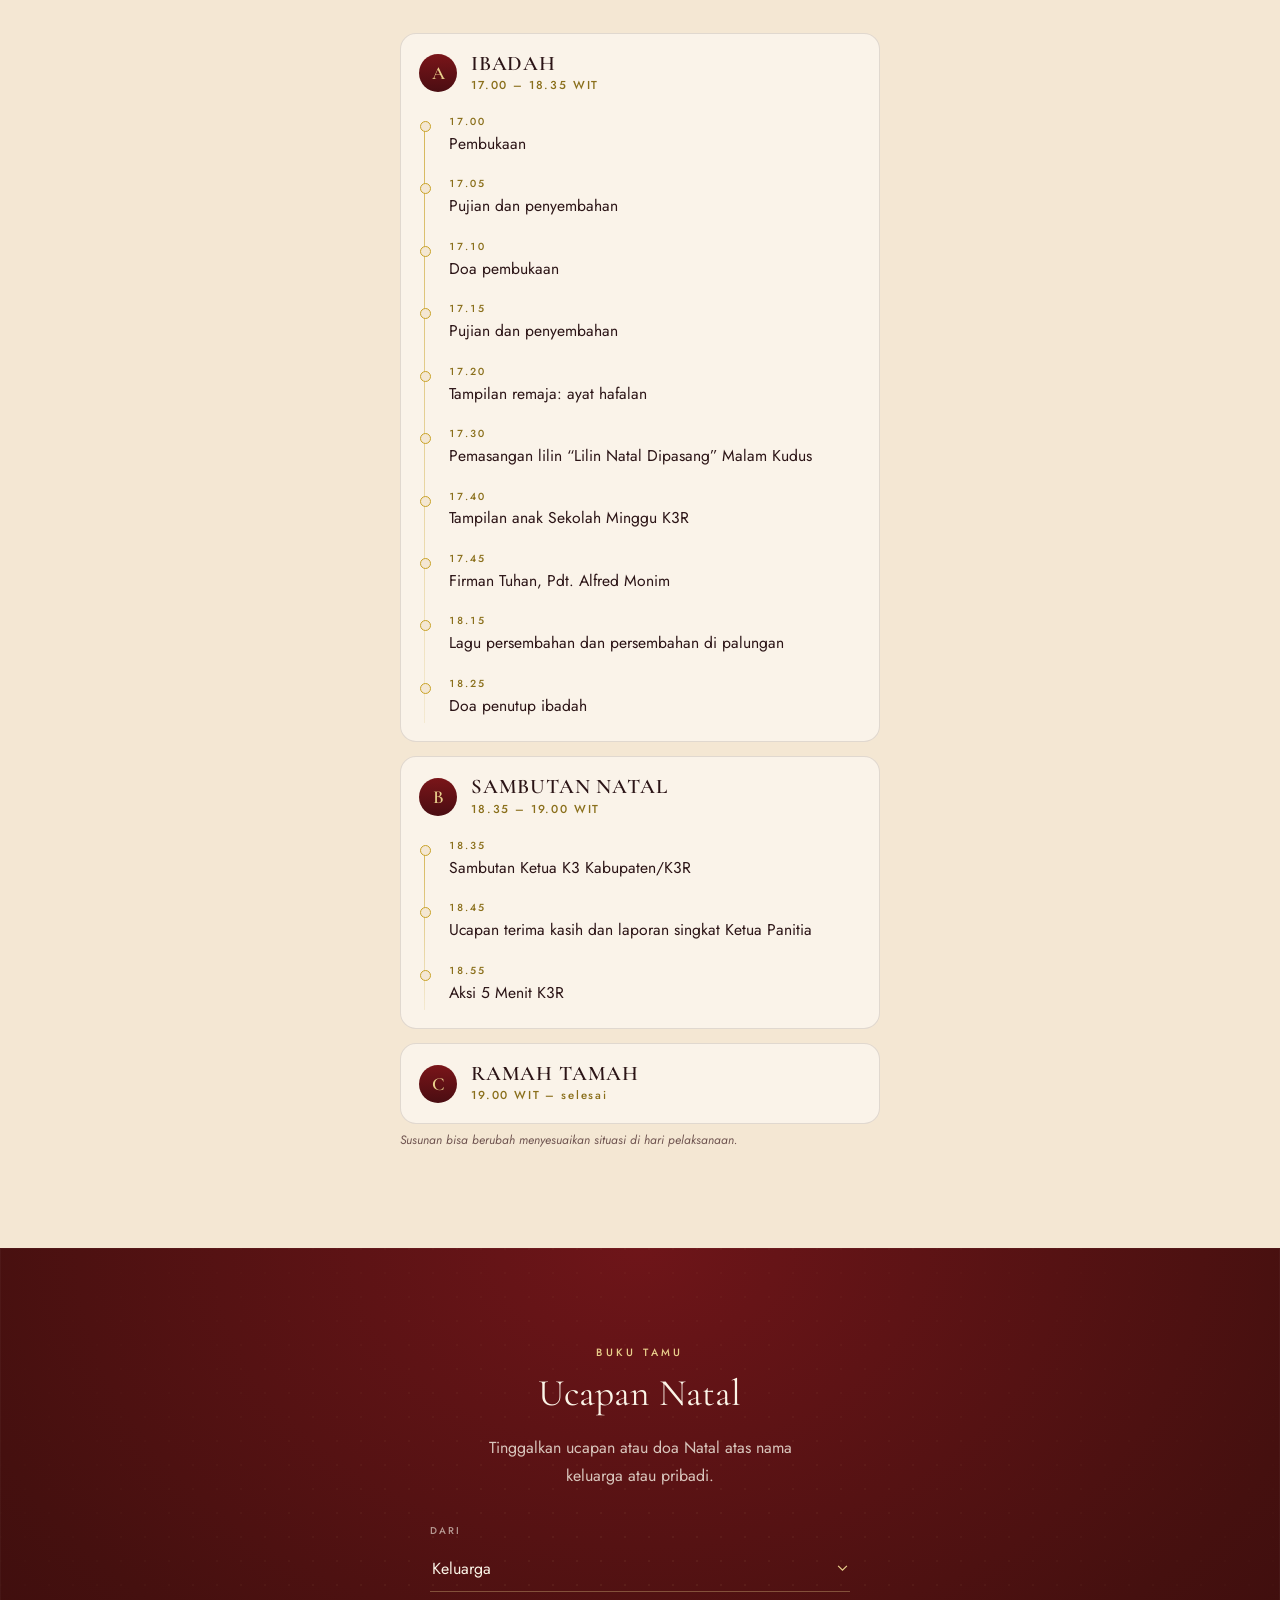
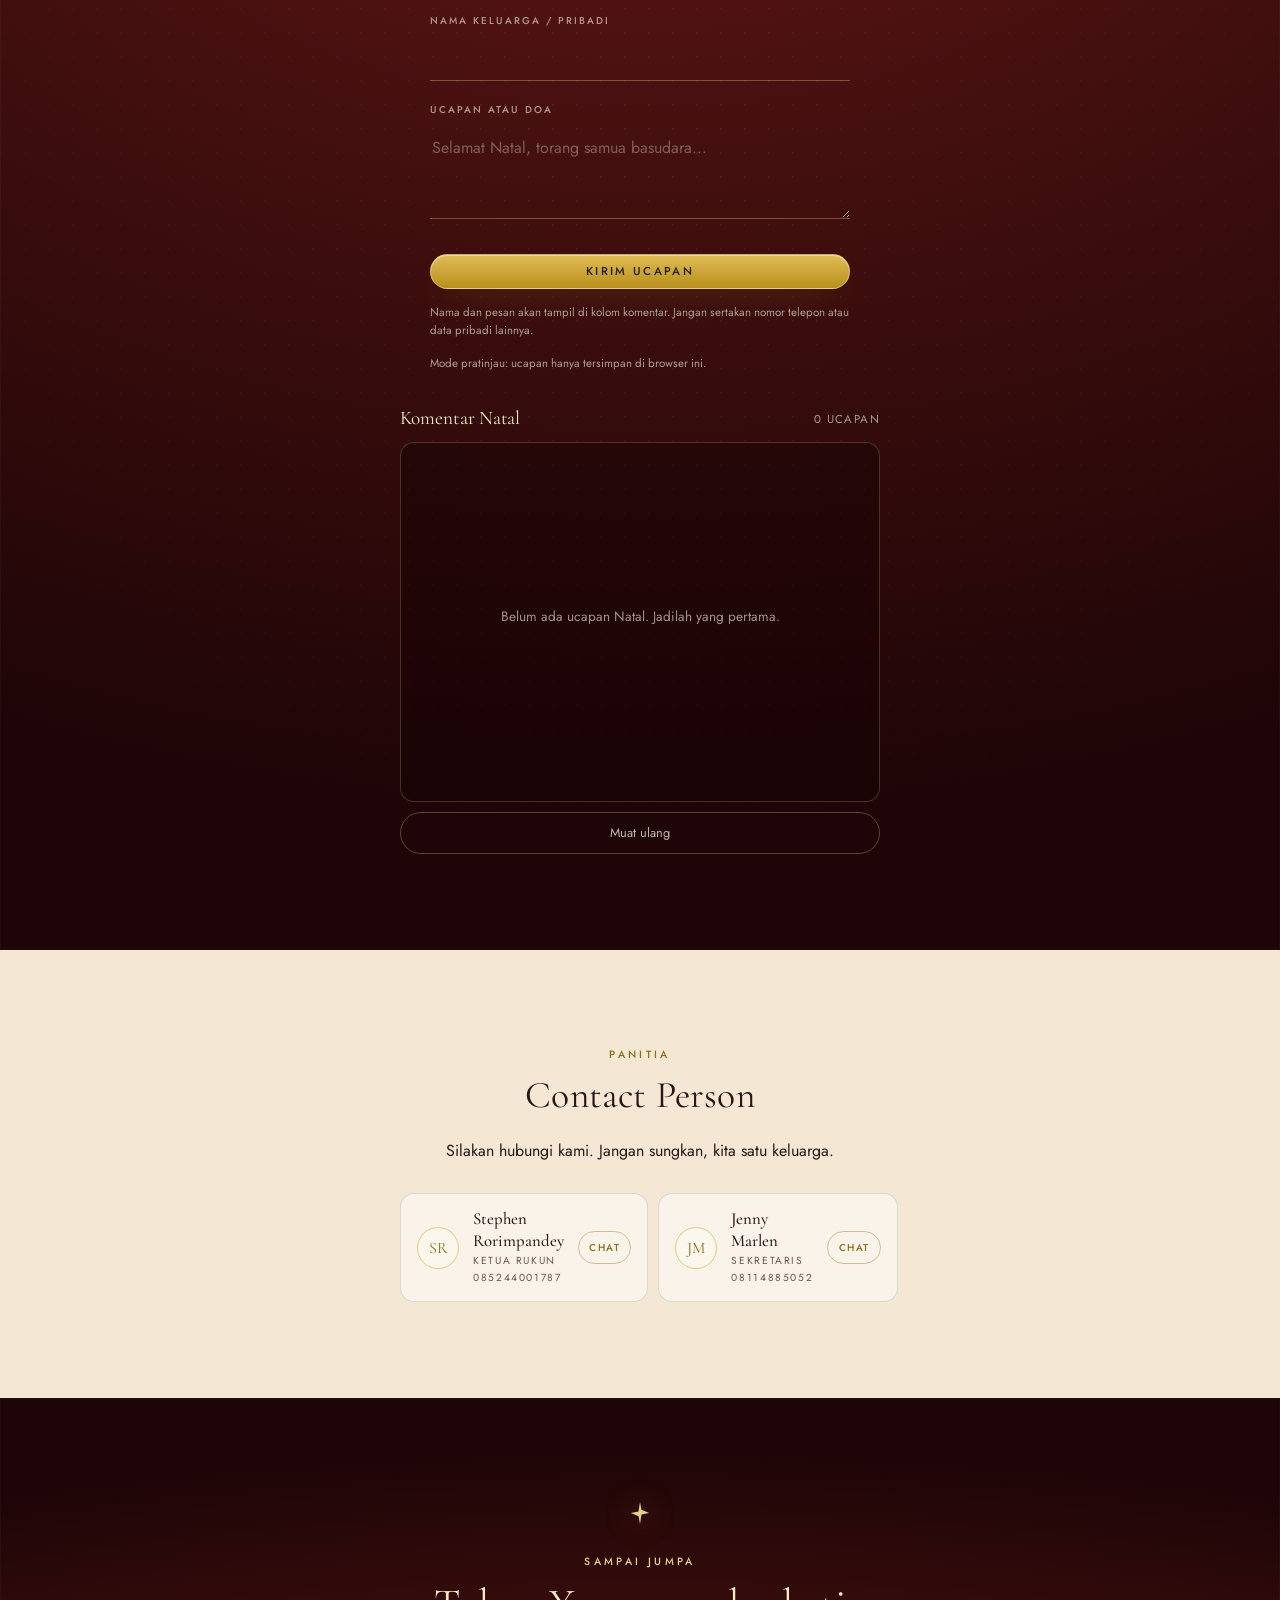
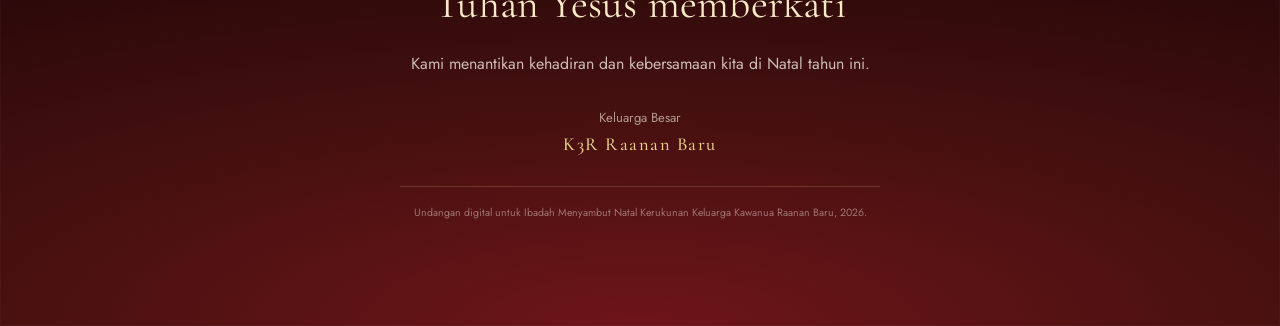
==== commit 4637158c: "Perbarui redaksi undangan pada slide kedua" ====
--- a/index.html
+++ b/index.html
@@ -76,7 +76,7 @@
 
       <p data-reveal>Natal kali ini ingin kami rayakan dengan cara yang sederhana dan hangat. Duduk bersama, menyanyi bersama, makan bersama, dan mengingat kembali kasih yang lebih dulu datang kepada kita.</p>
 
-      <p data-reveal>Karena itu, dengan penuh sukacita kami mengundang Bapak, Mama, Kaka, Adik, dan seluruh keluarga besar K3R Raanan Baru untuk hadir dalam Ibadah Menyambut Natal bersama.</p>
+      <p data-reveal>Karena itu, dengan penuh sukacita kami mengundang Bapak, Ibu, Kakak, Adik - seluruh keluarga besar K3R Raanan Baru, beserta para undangan untuk hadir dalam Ibadah Menyambut Natal bersama.</p>
 
       <p class="pull" data-reveal>Torang samua basudara.</p>
       <p class="sign" data-reveal>Keluarga Besar K3R Raanan Baru</p>
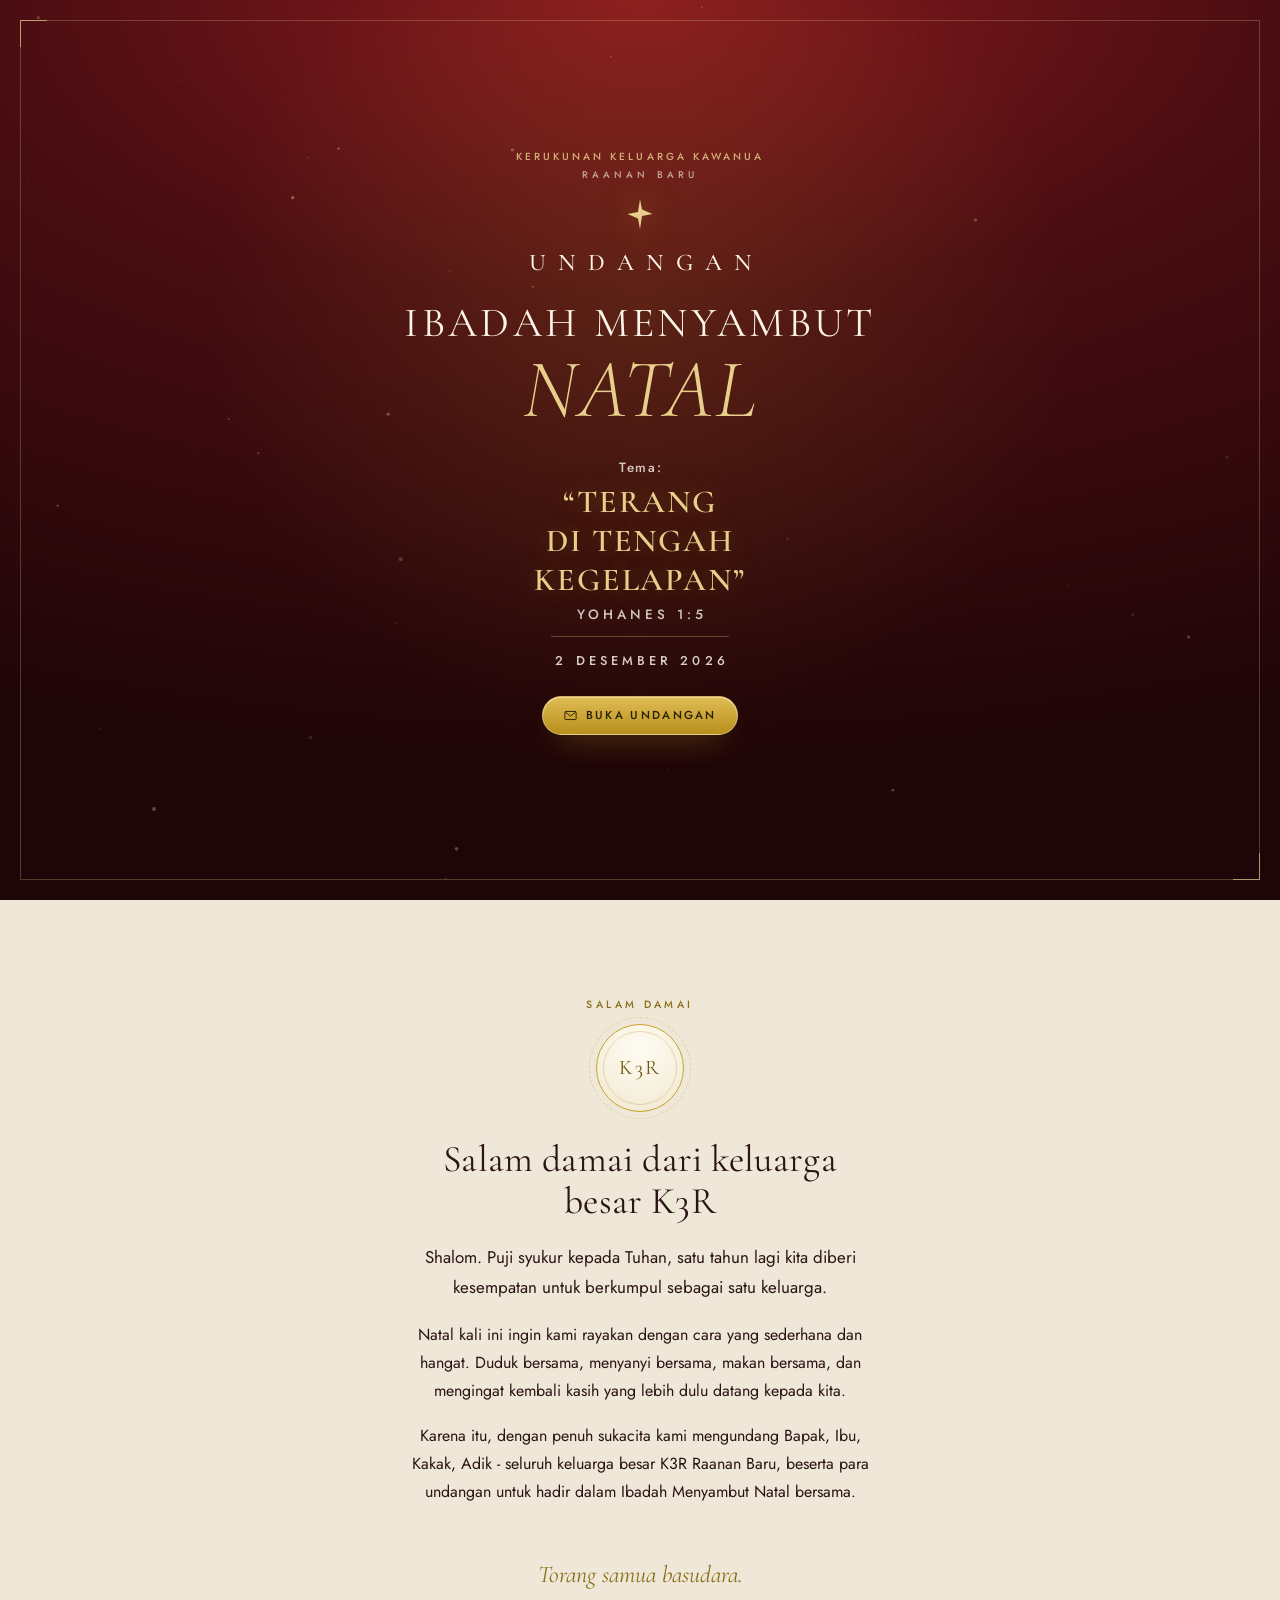
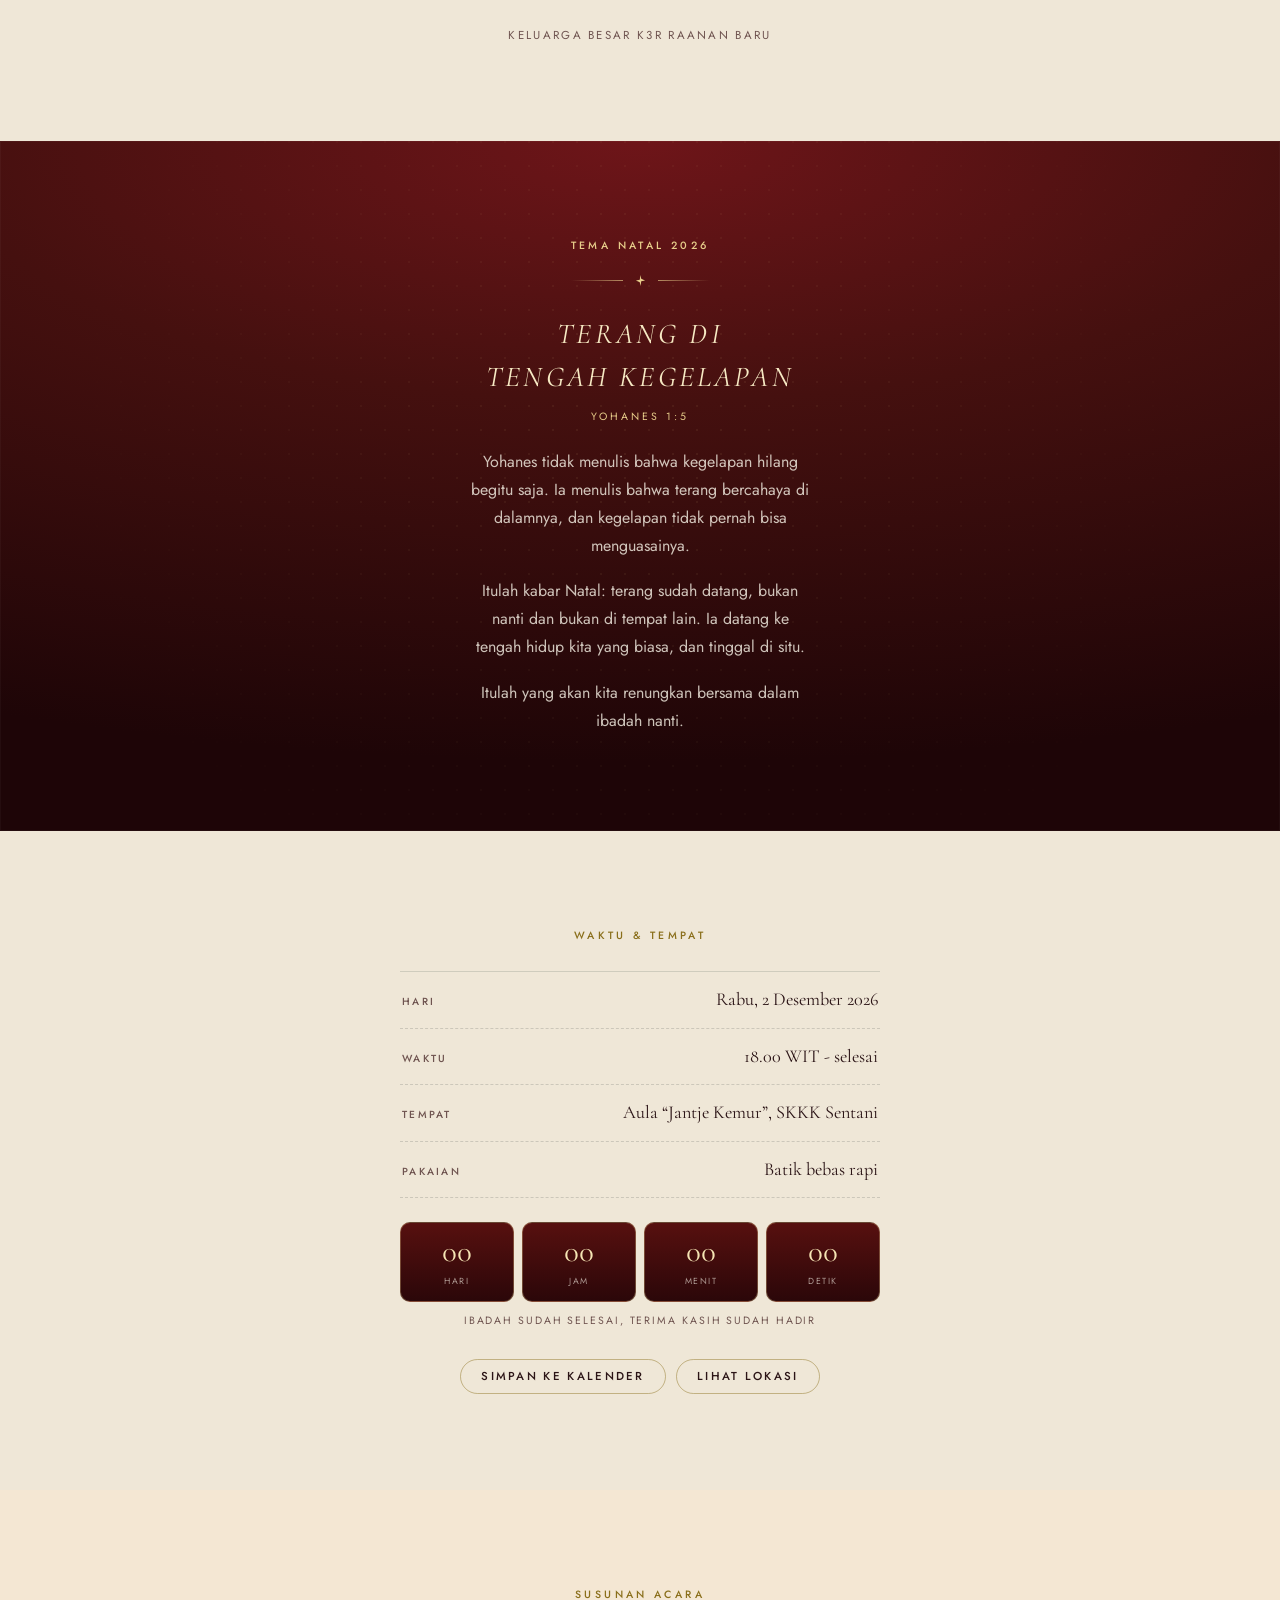
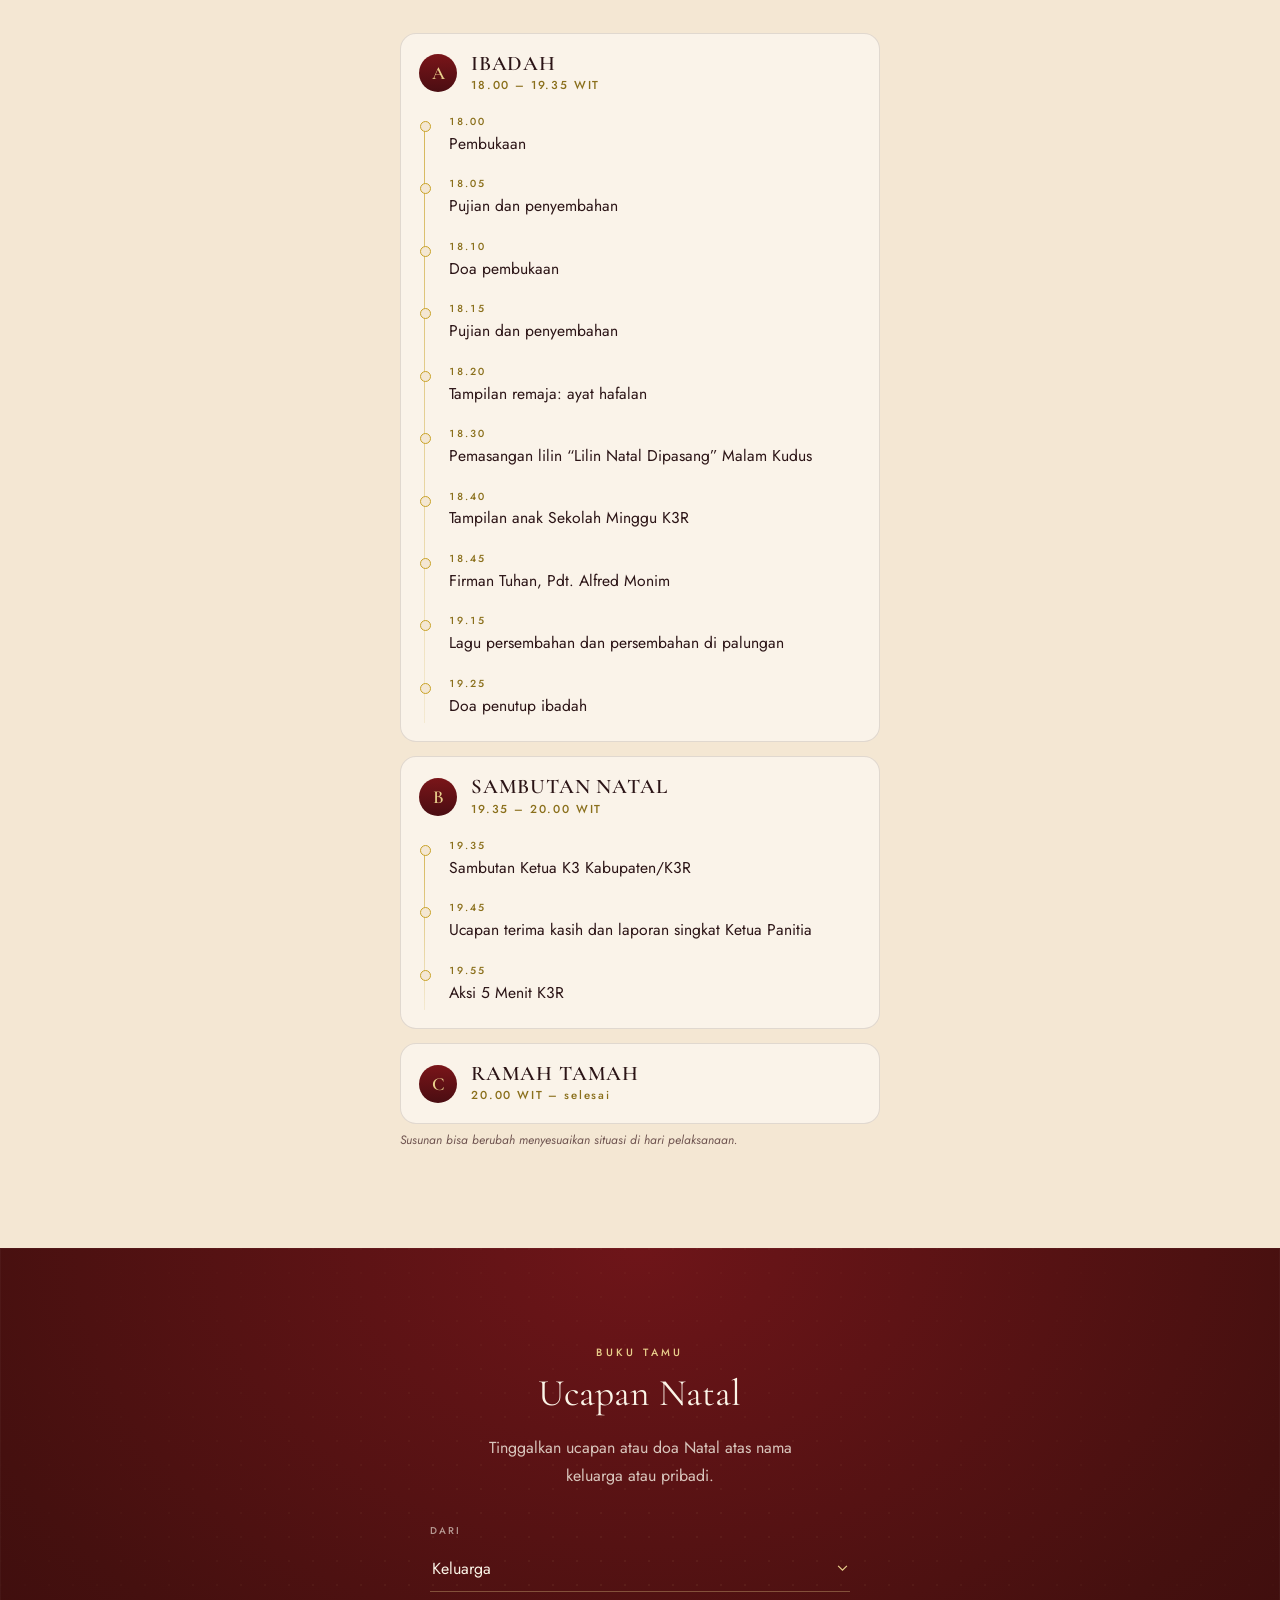
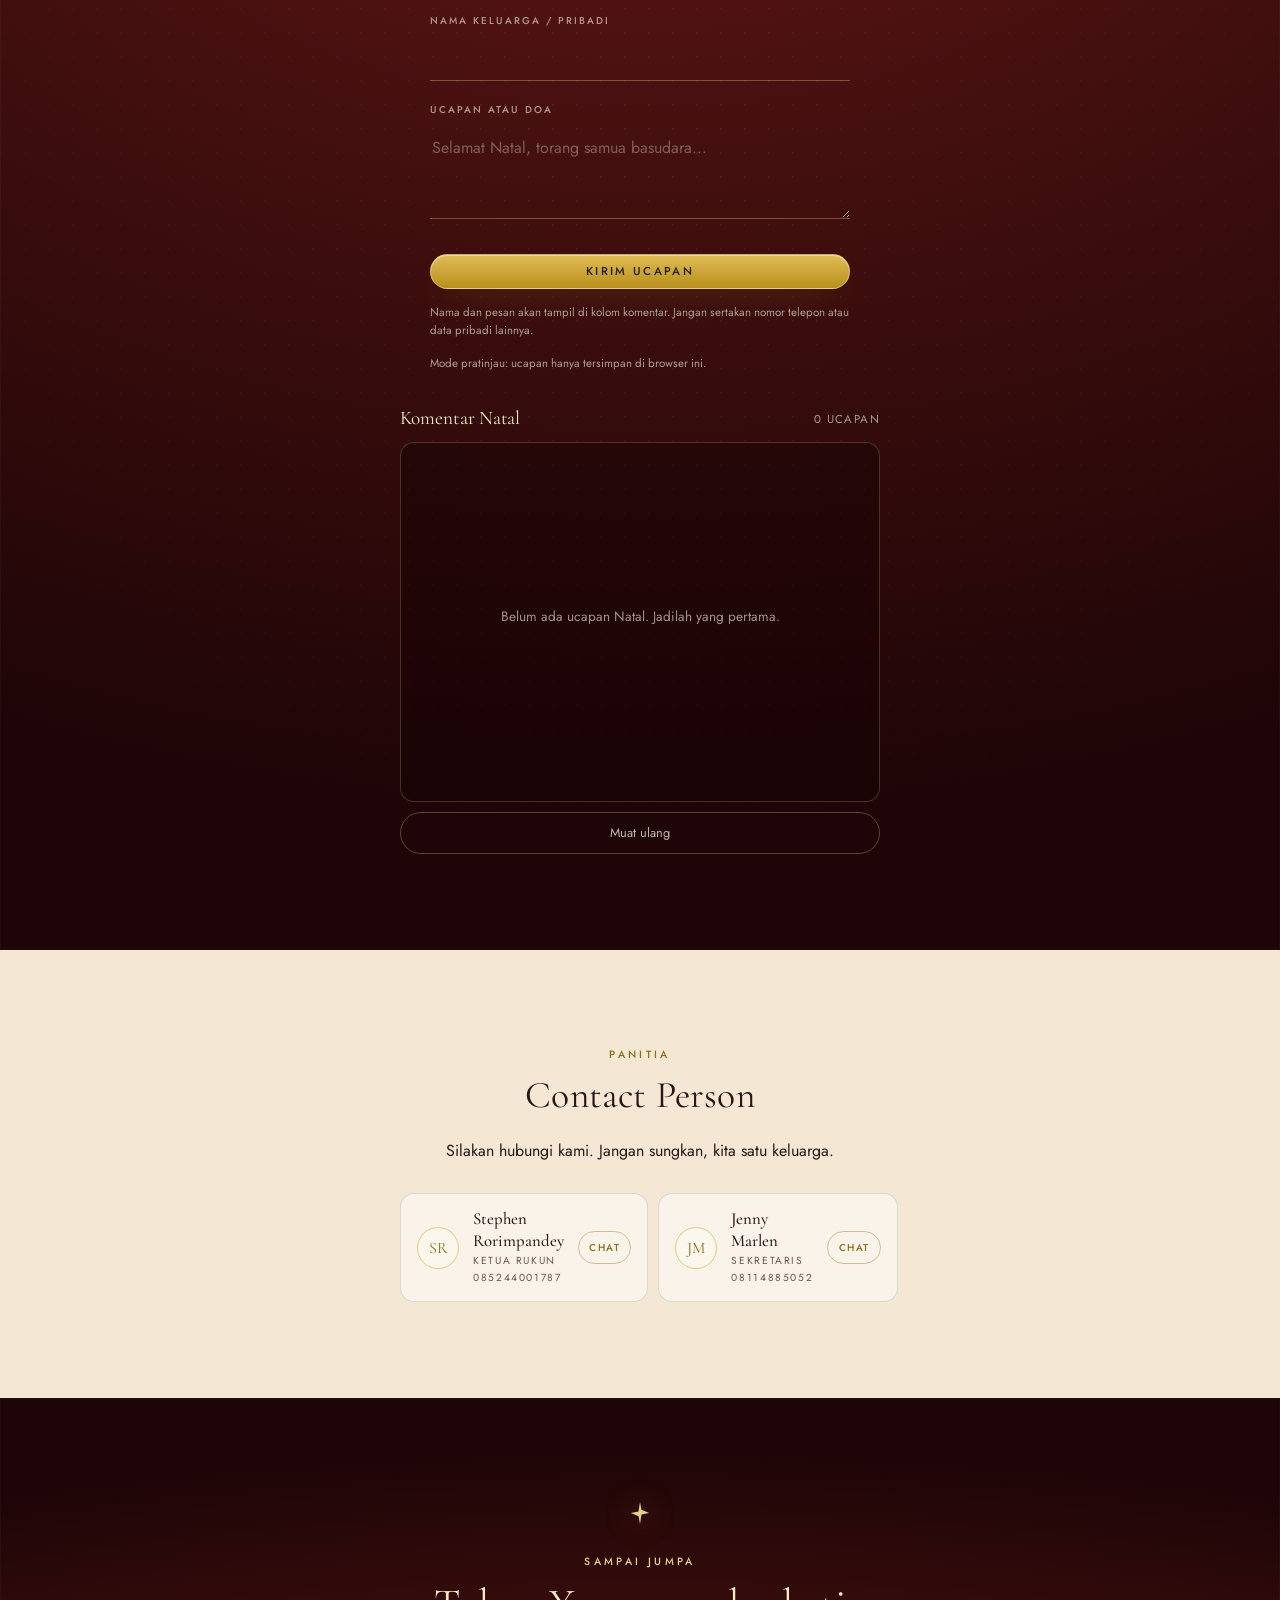
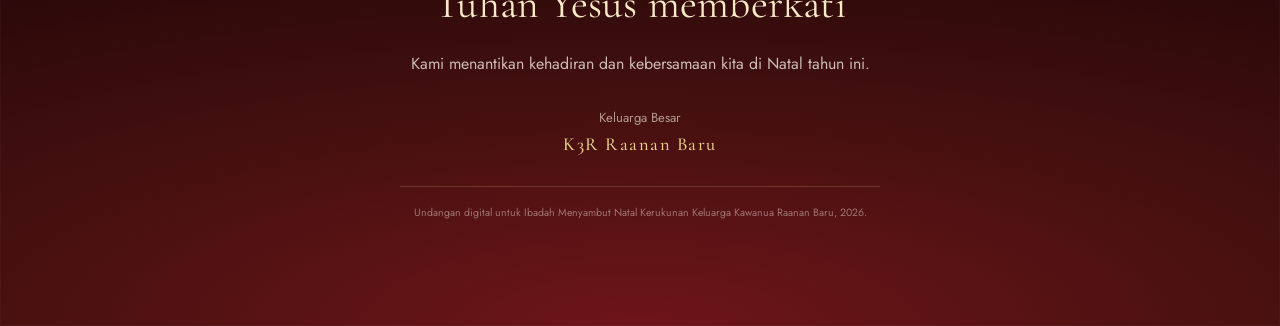
==== commit 2574474d: "Ubah jam ibadah menjadi 18.00 WIT - selesai" ====
--- a/index.html
+++ b/index.html
@@ -5,10 +5,10 @@
 <meta name="viewport" content="width=device-width, initial-scale=1, viewport-fit=cover">
 <meta name="theme-color" content="#25060A">
 <title>Undangan Ibadah Menyambut Natal K3R Raanan Baru 2026</title>
-<meta name="description" content="Undangan Ibadah Menyambut Natal Kerukunan Keluarga Kawanua (K3R) Raanan Baru. Rabu, 2 Desember 2026, pukul 17.00 WIT, di Aula “Jantje Kemur”, SKKK Sentani.">
+<meta name="description" content="Undangan Ibadah Menyambut Natal Kerukunan Keluarga Kawanua (K3R) Raanan Baru. Rabu, 2 Desember 2026, pukul 18.00 WIT, di Aula “Jantje Kemur”, SKKK Sentani.">
 <meta property="og:type" content="website">
 <meta property="og:title" content="Ibadah Menyambut Natal K3R Raanan Baru 2026">
-<meta property="og:description" content="Terang di tengah kegelapan. 2 Desember 2026, pukul 17.00 WIT, di Aula “Jantje Kemur”, SKKK Sentani.">
+<meta property="og:description" content="Terang di tengah kegelapan. 2 Desember 2026, pukul 18.00 WIT, di Aula “Jantje Kemur”, SKKK Sentani.">
 <meta property="og:locale" content="id_ID">
 <link rel="preconnect" href="https://fonts.googleapis.com">
 <link rel="preconnect" href="https://fonts.gstatic.com" crossorigin>
@@ -117,7 +117,7 @@
         </div>
         <div class="row">
           <span class="row-k">Waktu</span>
-          <span class="row-v" id="jamAcara">17.00 WIT - selesai</span>
+          <span class="row-v" id="jamAcara">18.00 WIT - selesai</span>
         </div>
         <div class="row">
           <span class="row-k">Tempat</span>
@@ -157,20 +157,20 @@
             <span class="agenda-mark" aria-hidden="true">A</span>
             <div>
               <h3 id="agendaIbadah">Ibadah</h3>
-              <p>17.00 &ndash; 18.35 WIT</p>
+              <p>18.00 &ndash; 19.35 WIT</p>
             </div>
           </header>
           <ol class="tl">
-            <li><time>17.00</time><span>Pembukaan</span></li>
-            <li><time>17.05</time><span>Pujian dan penyembahan</span></li>
-            <li><time>17.10</time><span>Doa pembukaan</span></li>
-            <li><time>17.15</time><span>Pujian dan penyembahan</span></li>
-            <li><time>17.20</time><span>Tampilan remaja: ayat hafalan</span></li>
-            <li><time>17.30</time><span>Pemasangan lilin &ldquo;Lilin Natal Dipasang&rdquo; Malam Kudus</span></li>
-            <li><time>17.40</time><span>Tampilan anak Sekolah Minggu K3R</span></li>
-            <li><time>17.45</time><span>Firman Tuhan, Pdt. Alfred Monim</span></li>
-            <li><time>18.15</time><span>Lagu persembahan dan persembahan di palungan</span></li>
-            <li><time>18.25</time><span>Doa penutup ibadah</span></li>
+            <li><time>18.00</time><span>Pembukaan</span></li>
+            <li><time>18.05</time><span>Pujian dan penyembahan</span></li>
+            <li><time>18.10</time><span>Doa pembukaan</span></li>
+            <li><time>18.15</time><span>Pujian dan penyembahan</span></li>
+            <li><time>18.20</time><span>Tampilan remaja: ayat hafalan</span></li>
+            <li><time>18.30</time><span>Pemasangan lilin &ldquo;Lilin Natal Dipasang&rdquo; Malam Kudus</span></li>
+            <li><time>18.40</time><span>Tampilan anak Sekolah Minggu K3R</span></li>
+            <li><time>18.45</time><span>Firman Tuhan, Pdt. Alfred Monim</span></li>
+            <li><time>19.15</time><span>Lagu persembahan dan persembahan di palungan</span></li>
+            <li><time>19.25</time><span>Doa penutup ibadah</span></li>
           </ol>
         </section>
 
@@ -179,13 +179,13 @@
             <span class="agenda-mark" aria-hidden="true">B</span>
             <div>
               <h3 id="agendaSambutan">Sambutan Natal</h3>
-              <p>18.35 &ndash; 19.00 WIT</p>
+              <p>19.35 &ndash; 20.00 WIT</p>
             </div>
           </header>
           <ol class="tl">
-            <li><time>18.35</time><span>Sambutan Ketua K3 Kabupaten/K3R</span></li>
-            <li><time>18.45</time><span>Ucapan terima kasih dan laporan singkat Ketua Panitia</span></li>
-            <li><time>18.55</time><span>Aksi 5 Menit K3R</span></li>
+            <li><time>19.35</time><span>Sambutan Ketua K3 Kabupaten/K3R</span></li>
+            <li><time>19.45</time><span>Ucapan terima kasih dan laporan singkat Ketua Panitia</span></li>
+            <li><time>19.55</time><span>Aksi 5 Menit K3R</span></li>
           </ol>
         </section>
 
@@ -194,7 +194,7 @@
             <span class="agenda-mark" aria-hidden="true">C</span>
             <div>
               <h3 id="agendaRamah">Ramah Tamah</h3>
-              <p>19.00 WIT &ndash; selesai</p>
+              <p>20.00 WIT &ndash; selesai</p>
             </div>
           </header>
         </section>
